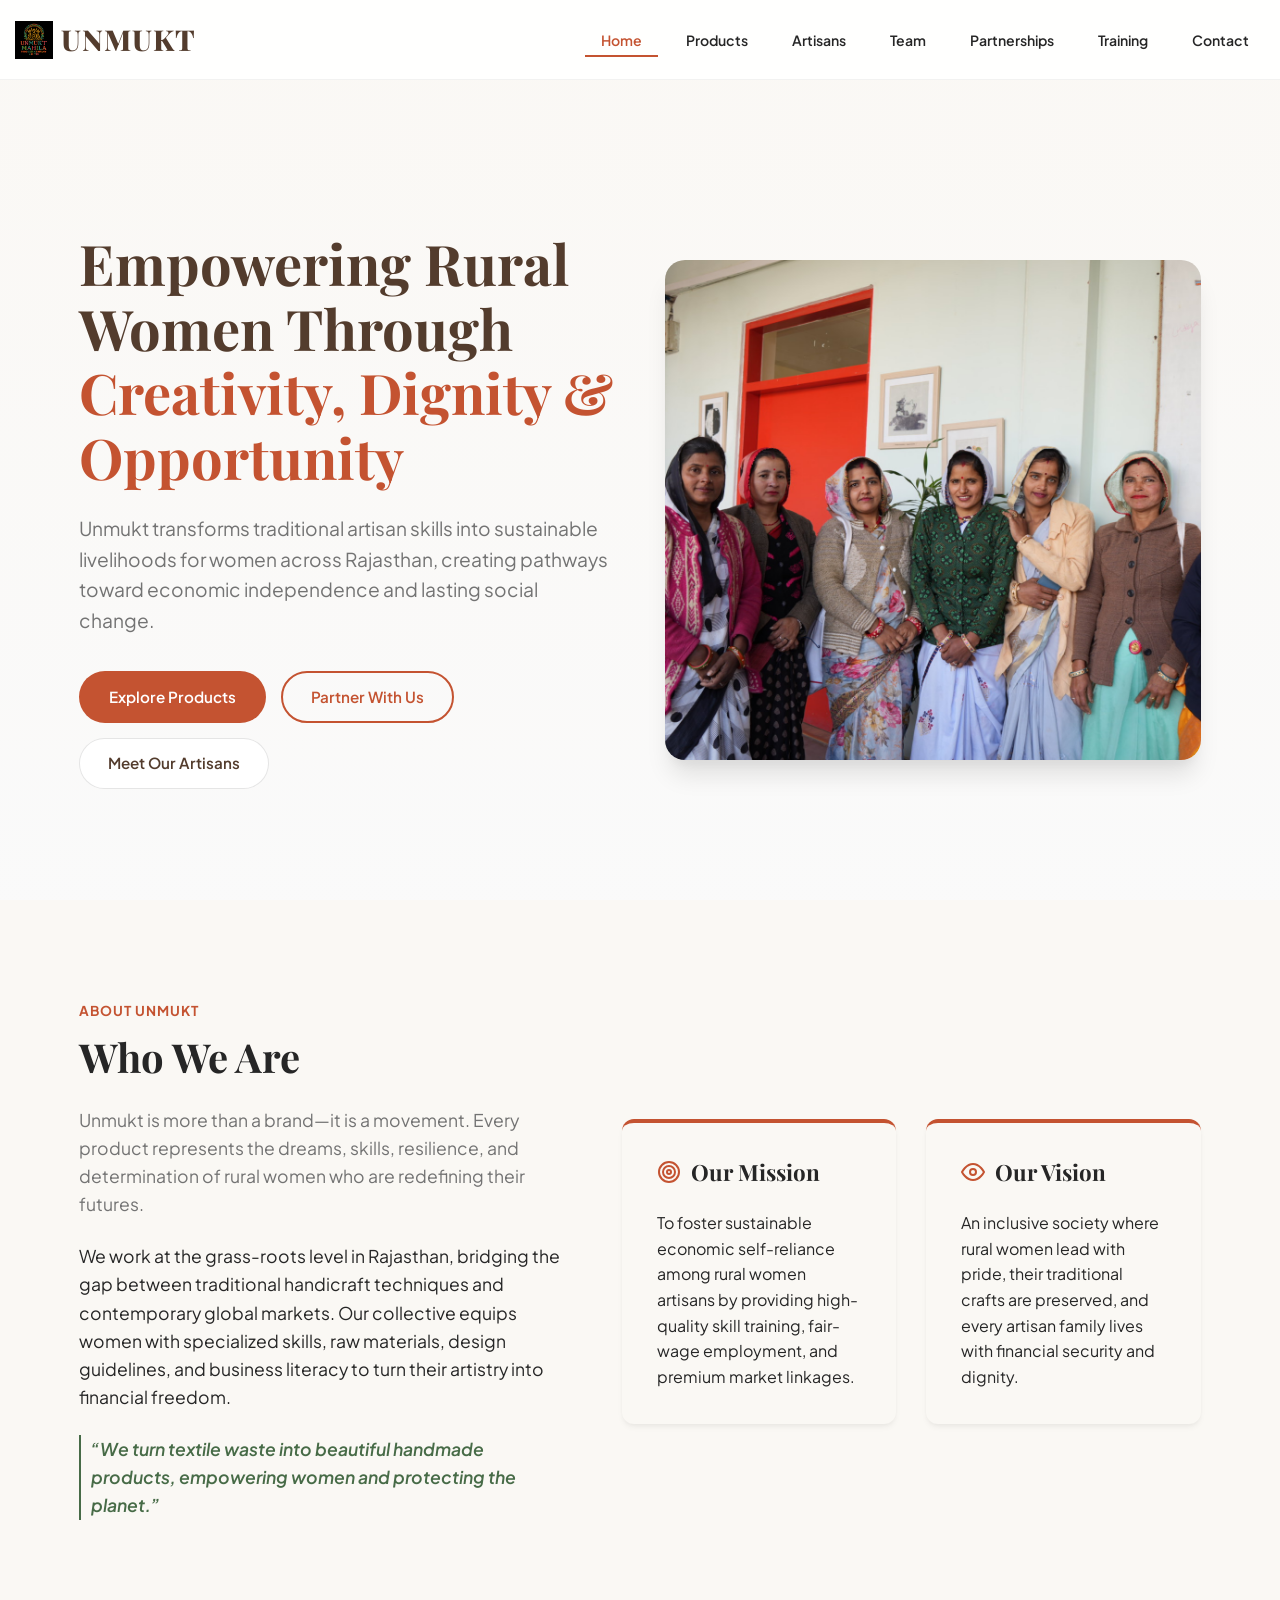
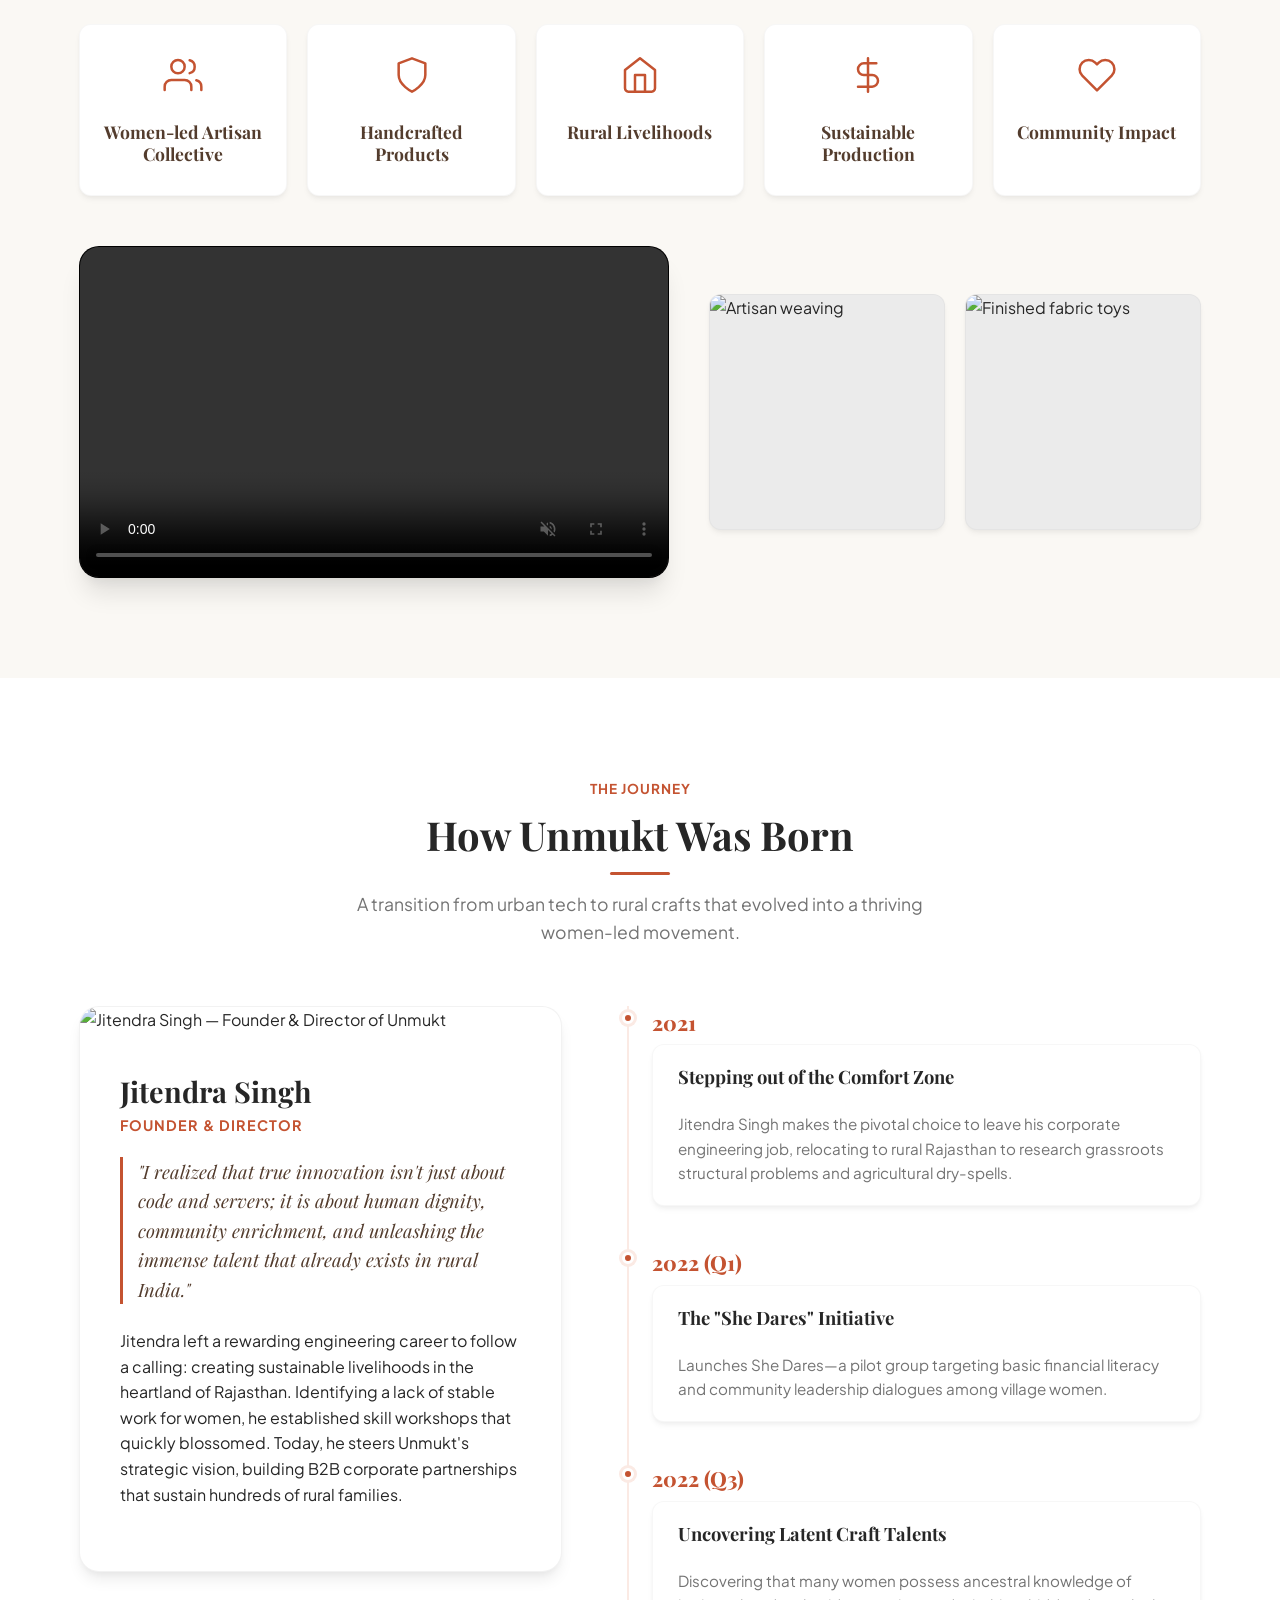
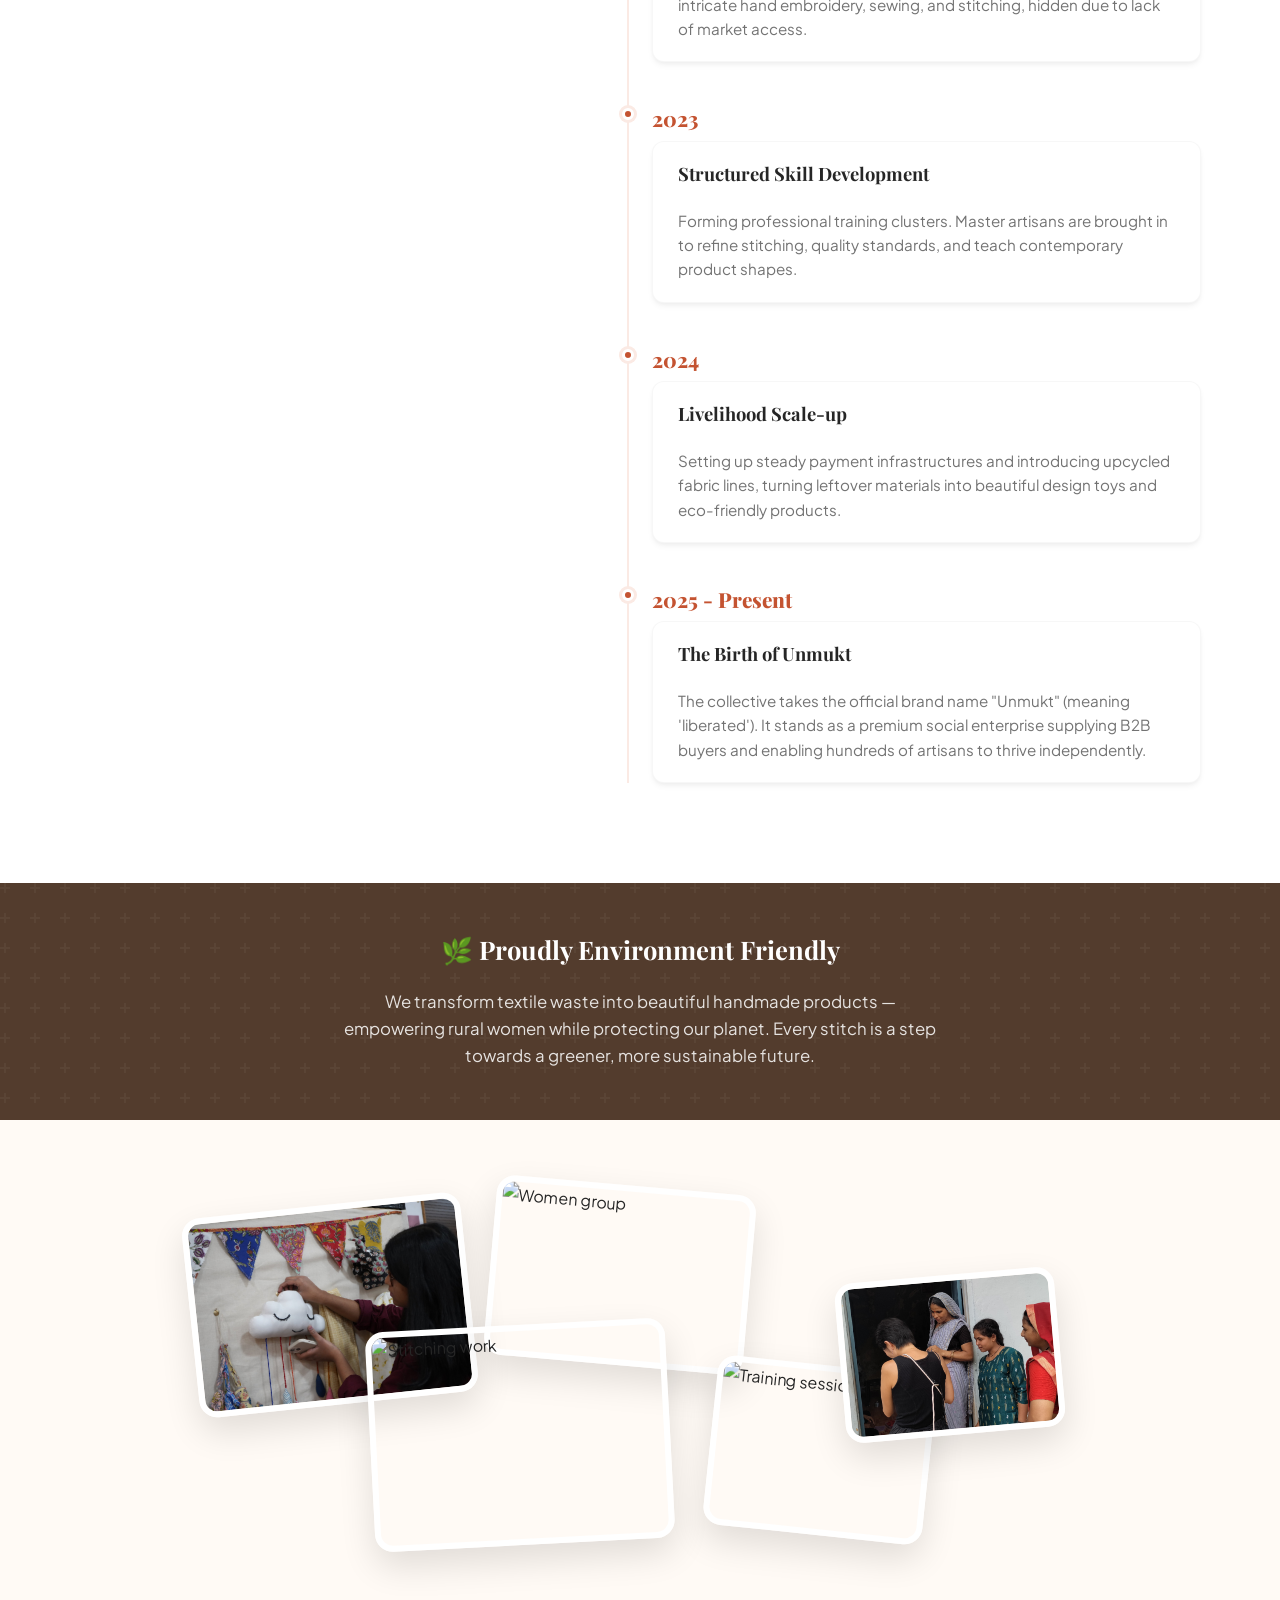
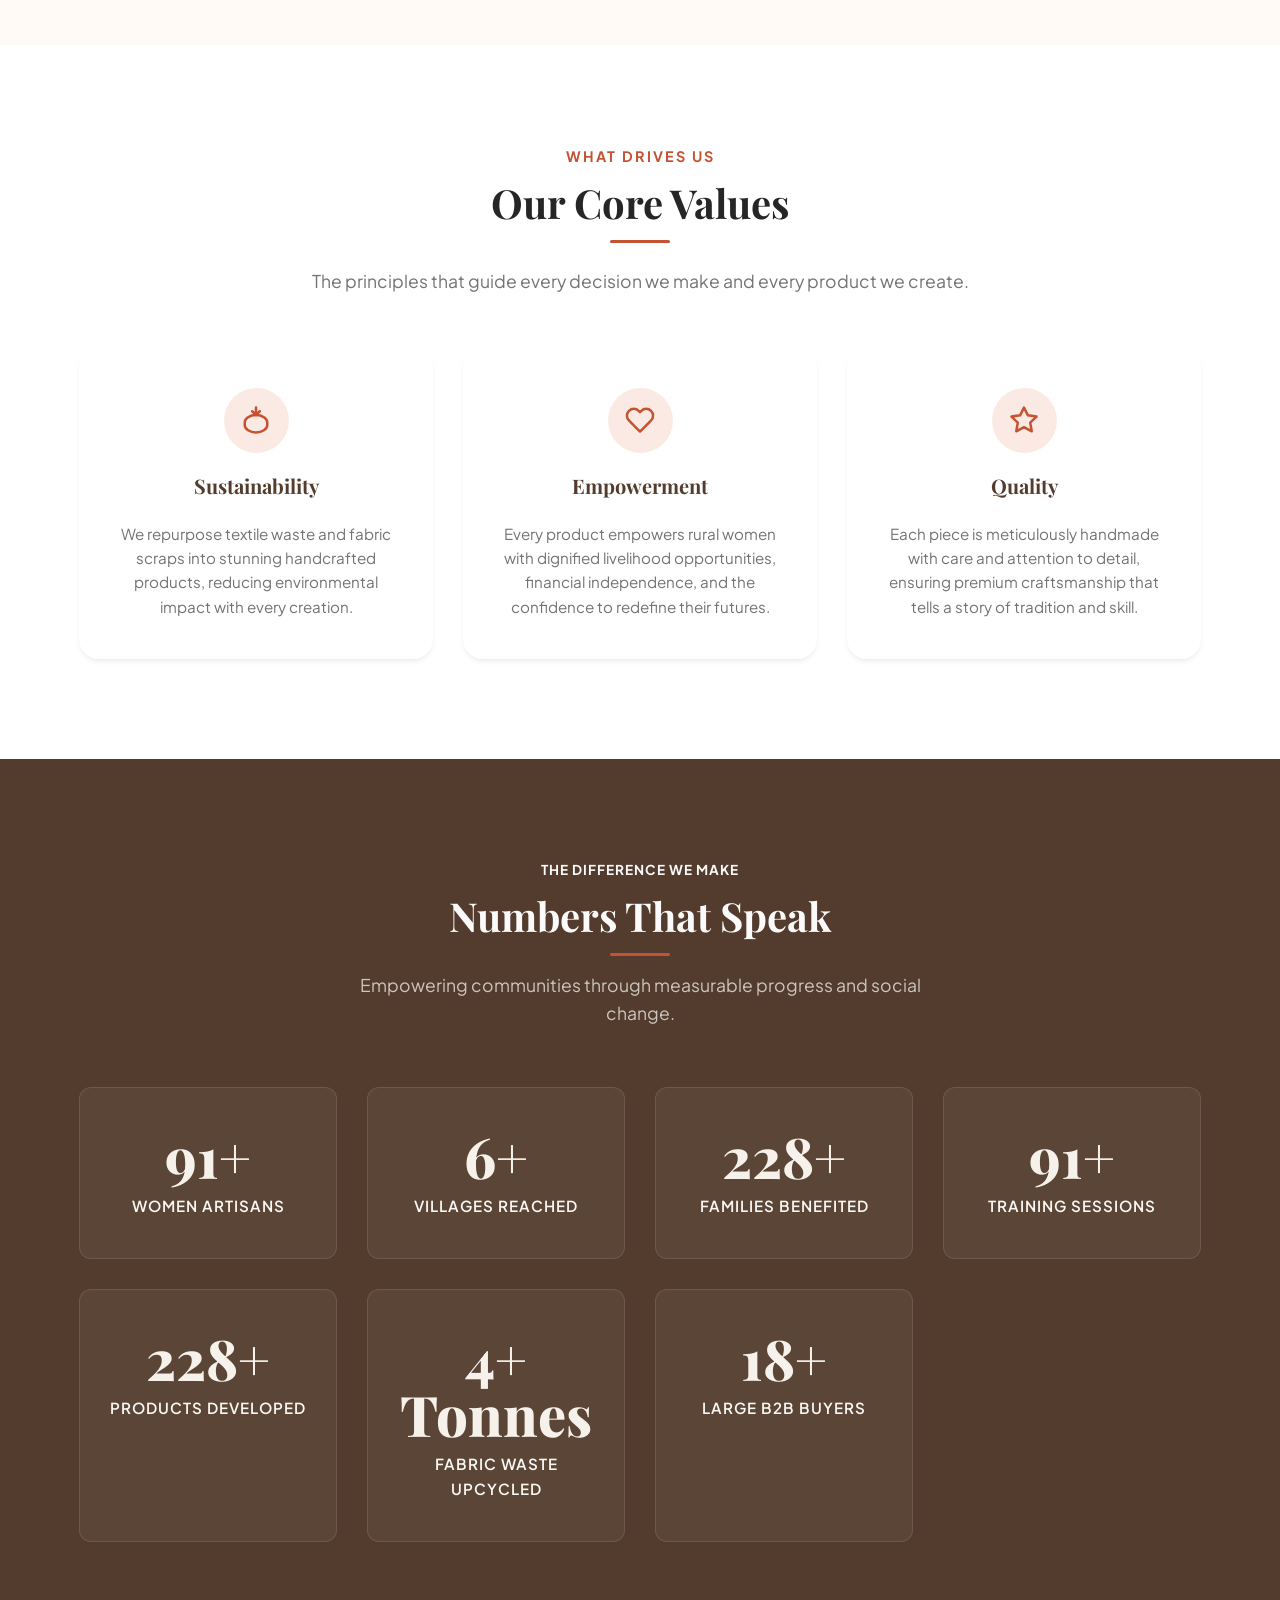
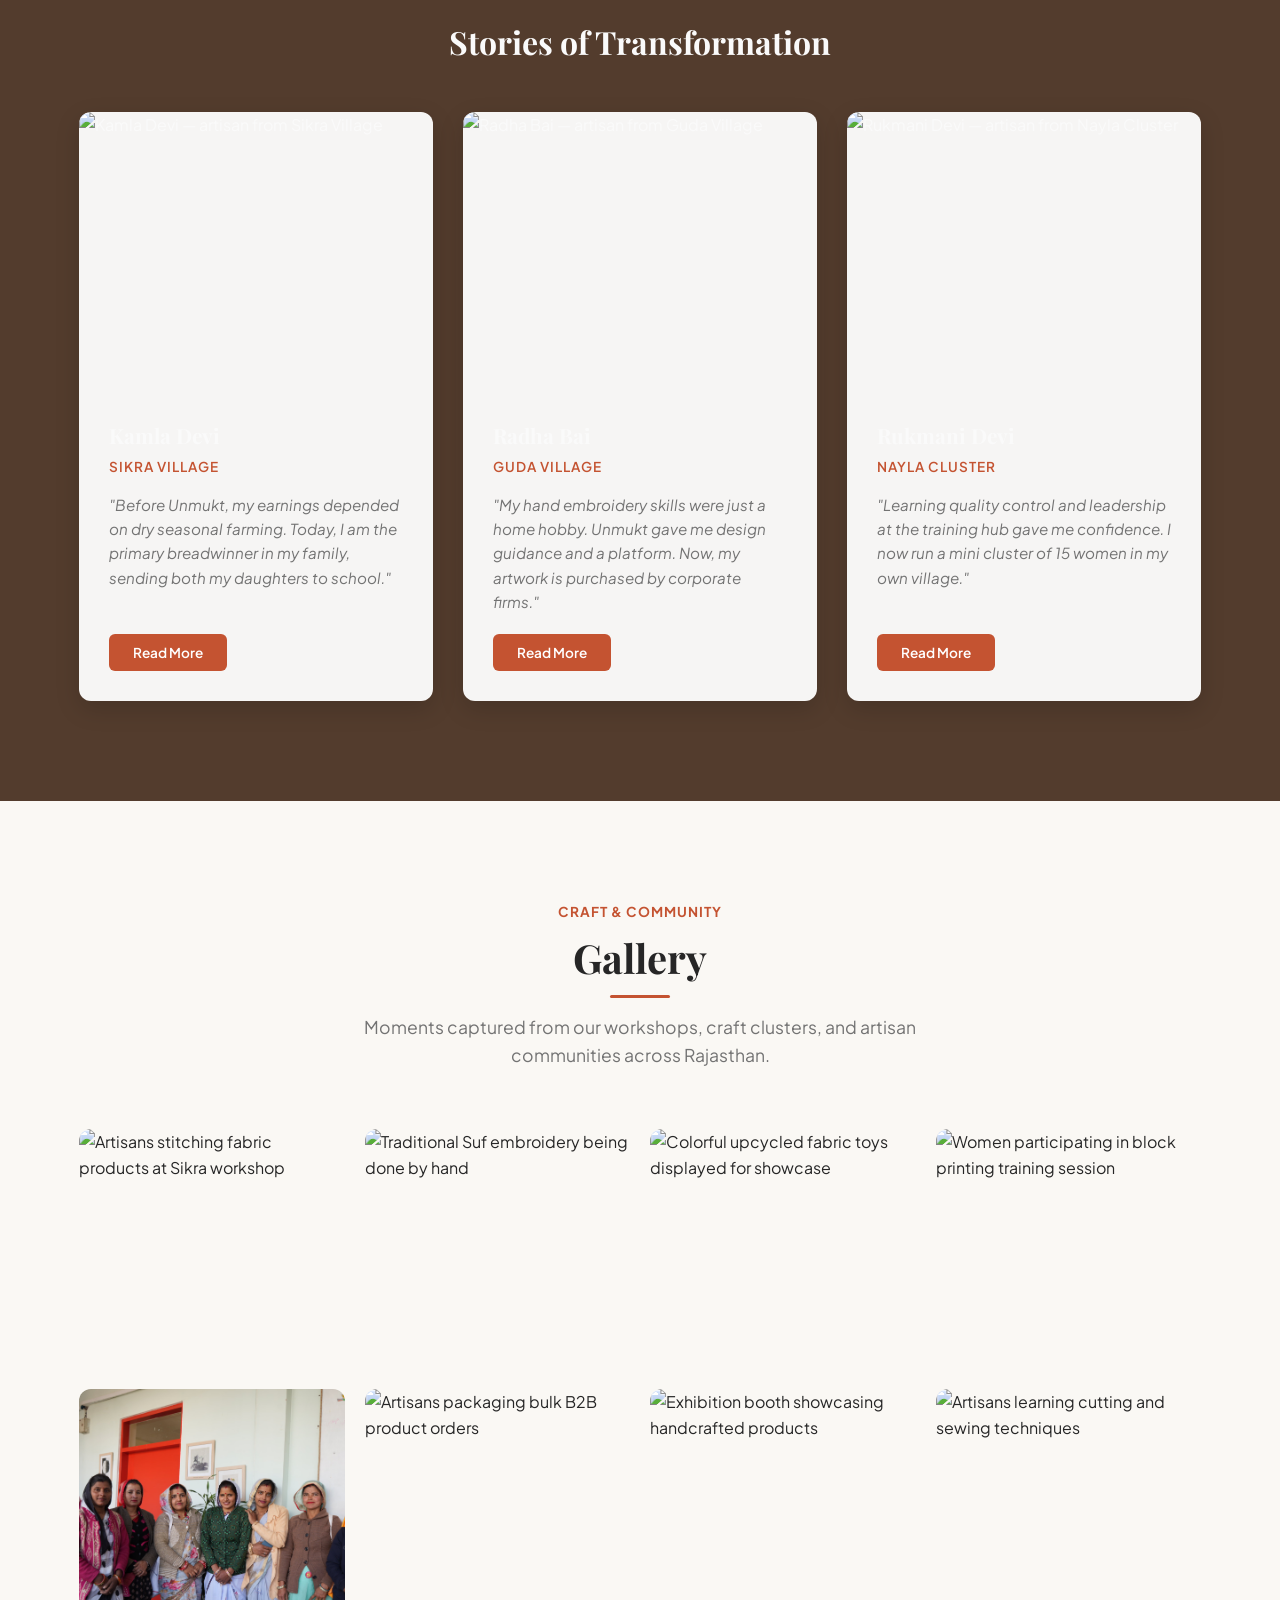
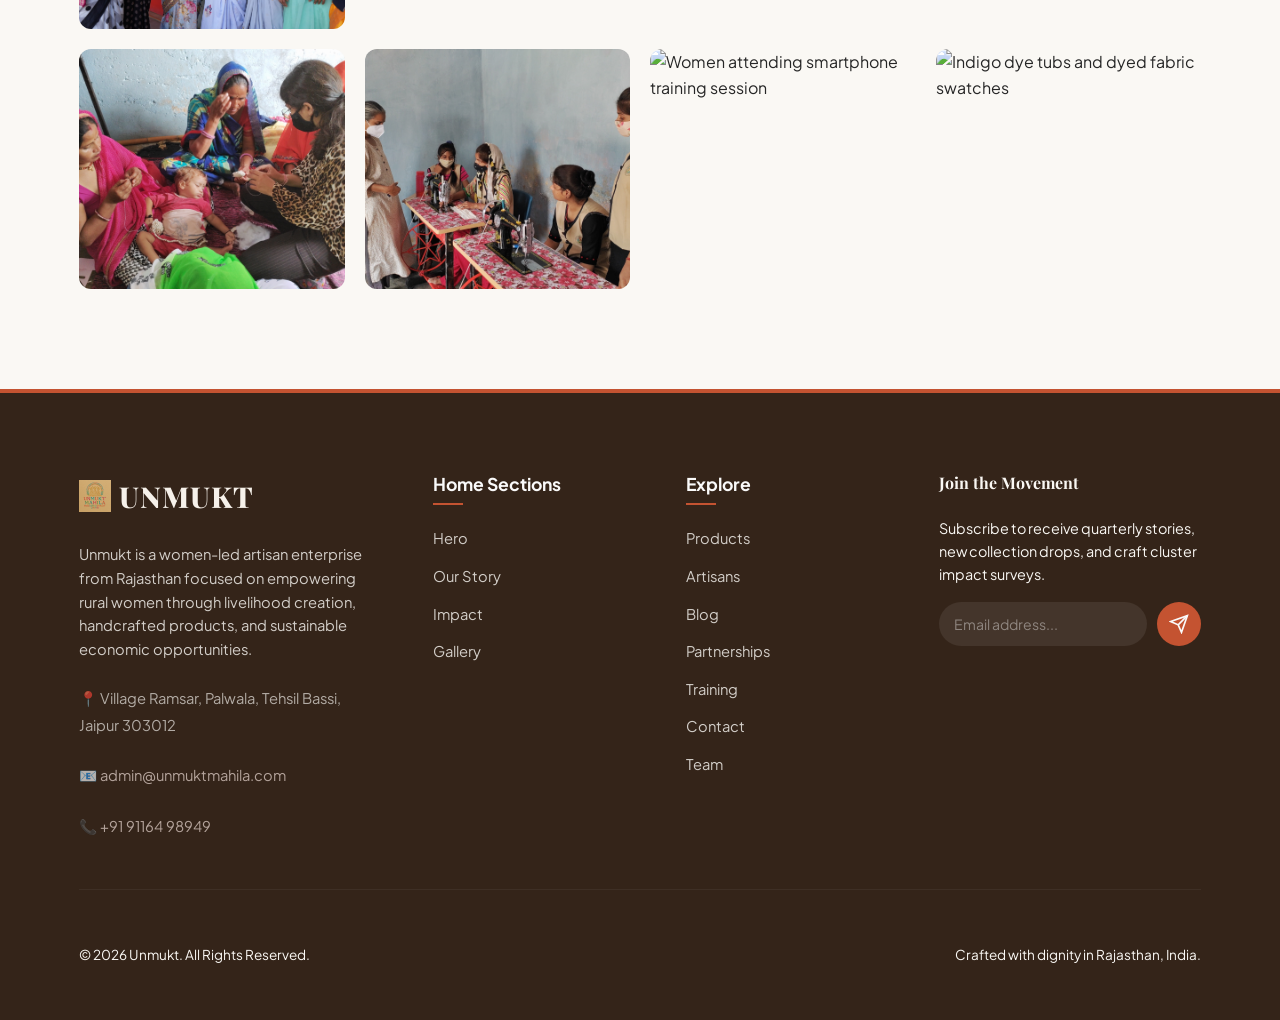
==== index.html @ b20cc85b "Add files via upload" ====
<!DOCTYPE html>
<html lang="en">
<head>
  <meta charset="UTF-8">
  <meta name="viewport" content="width=device-width, initial-scale=1.0">

  <!-- SEO Meta Tags -->
  <title>UNMUKT | Empowering Rural Women Artisans in Rajasthan</title>
  <meta name="description" content="Unmukt is a women-led artisan enterprise from Rajasthan empowering rural women through livelihood creation, skill development, and handcrafted sustainable products.">
  <meta name="keywords" content="Unmukt, artisan enterprise, Rajasthan, women empowerment, rural livelihoods, sustainable craft, upcycled fabric toys, corporate gifting, NGO Rajasthan">
  <meta name="author" content="Unmukt">

  <!-- Open Graph / Facebook -->
  <meta property="og:type" content="website">
  <meta property="og:url" content="https://unmukt-artisans.org/">
  <meta property="og:title" content="UNMUKT | Empowering Rural Women Artisans in Rajasthan">
  <meta property="og:description" content="Unmukt transforms traditional artisan skills into sustainable livelihoods for rural women. Discover handcrafted toys, home decor, and corporate gifts.">
  <meta property="og:image" content="images/hero/hero-main.jpg">

  <!-- Twitter -->
  <meta property="twitter:card" content="summary_large_image">
  <meta property="twitter:title" content="UNMUKT | Empowering Rural Women Artisans in Rajasthan">
  <meta property="twitter:description" content="Discover Unmukt - a movement unlocking pathways toward economic independence and lasting social change for rural women.">

  <!-- Stylesheet Link -->
  <link rel="stylesheet" href="style.css">
</head>
<body>

  <!-- STICKY NAVBAR -->
  <header class="navbar" id="navbar" role="banner">
    <div class="container nav-container">
      <a href="index.html" class="logo" aria-label="UNMUKT Home Page">
        <img src="assets/logo/Unmukt_Logo-removebg-preview.png" alt="UNMUKT Logo" style="height: 38px; width: auto; object-fit: contain;">
        UNMUKT
      </a>

      <button class="hamburger" id="hamburger-menu" aria-label="Toggle Navigation Menu" aria-expanded="false" aria-controls="nav-menu">
        <span></span>
        <span></span>
        <span></span>
      </button>

      <nav role="navigation">
        <ul class="nav-menu" id="nav-menu">
          <li><a href="index.html" class="nav-link active">Home</a></li>
          <li><a href="products.html" class="nav-link">Products</a></li>
          <li><a href="artisans.html" class="nav-link">Artisans</a></li>
          <li><a href="team.html" class="nav-link">Team</a></li>
          <!-- <li><a href="blog.html" class="nav-link">Blog</a></li> -->
          <li><a href="partnerships.html" class="nav-link">Partnerships</a></li>
          <li><a href="training.html" class="nav-link">Training</a></li>
           <li><a href="contact.html" class="nav-link">Contact</a></li>
        </ul>
      </nav>
    </div>
  </header>

  <!-- HERO SECTION -->
  <section id="home" class="hero" aria-label="Hero Introduction">
    <div class="container hero-grid">
      <div class="hero-content reveal">
        <h1>Empowering Rural Women Through <span>Creativity, Dignity &amp; Opportunity</span></h1>
        <p>Unmukt transforms traditional artisan skills into sustainable livelihoods for women across Rajasthan, creating pathways toward economic independence and lasting social change.</p>
        <div class="btn-group">
          <a href="products.html" class="btn btn-primary" aria-label="Explore Products catalog">Explore Products</a>
          <a href="partnerships.html" class="btn btn-secondary" aria-label="Partner With Us section">Partner With Us</a>
          <a href="artisans.html" class="btn btn-white" style="border: 1px solid rgba(0,0,0,0.1);" aria-label="Meet Our Artisans section">Meet Our Artisans</a>
        </div>
      </div>
      <div class="hero-image-container reveal" style="transition-delay: 0.15s;">
        <img src="./assets/Banner Images//DSC00562.JPG" alt="Rural women artisans of Rajasthan" class="hero-img" style="width: 100%; height: 500px; object-fit: cover; border-radius: var(--radius-lg); box-shadow: var(--shadow-lg);">
      </div>
    </div>
  </section>

  <!-- INTRODUCTION SECTION -->
  <section class="section bg-beige-light" id="intro" aria-label="Introduction, Mission &amp; Vision">
    <div class="container">
      <div class="intro-grid reveal">
        <div class="intro-text">
          <span style="font-weight: 700; color: var(--color-terracotta); text-transform: uppercase; letter-spacing: 1px; font-size: 0.85rem; display: block; margin-bottom: 10px;">About Unmukt</span>
          <h2>Who We Are</h2>
          <p class="lead">Unmukt is more than a brand—it is a movement. Every product represents the dreams, skills, resilience, and determination of rural women who are redefining their futures.</p>
          <p>We work at the grass-roots level in Rajasthan, bridging the gap between traditional handicraft techniques and contemporary global markets. Our collective equips women with specialized skills, raw materials, design guidelines, and business literacy to turn their artistry into financial freedom.</p>
          <p style="font-style: italic; color: var(--color-natural-green); font-weight: 600; border-left: 2px solid var(--color-natural-green); padding-left: 10px;">“We turn textile waste into beautiful handmade products, empowering women and protecting the planet.”</p>
        </div>
        <div class="mission-vision">
          <div class="mv-card">
            <h3>
              <svg viewBox="0 0 24 24" fill="none" stroke="currentColor" stroke-width="2" stroke-linecap="round" stroke-linejoin="round"><circle cx="12" cy="12" r="10"/><circle cx="12" cy="12" r="6"/><circle cx="12" cy="12" r="2"/></svg>
              Our Mission
            </h3>
            <p style="margin-bottom: 0;">To foster sustainable economic self-reliance among rural women artisans by providing high-quality skill training, fair-wage employment, and premium market linkages.</p>
          </div>
          <div class="mv-card">
            <h3>
              <svg viewBox="0 0 24 24" fill="none" stroke="currentColor" stroke-width="2" stroke-linecap="round" stroke-linejoin="round"><path d="M1 12s4-8 11-8 11 8 11 8-4 8-11 8-11-8-11-8z"/><circle cx="12" cy="12" r="3"/></svg>
              Our Vision
            </h3>
            <p style="margin-bottom: 0;">An inclusive society where rural women lead with pride, their traditional crafts are preserved, and every artisan family lives with financial security and dignity.</p>
          </div>
        </div>
      </div>

      <!-- Highlights cards -->
      <div class="highlights-grid reveal" style="transition-delay: 0.2s;">
        <div class="highlight-card">
          <svg viewBox="0 0 24 24" fill="none" stroke="currentColor" stroke-width="1.5" stroke-linecap="round" stroke-linejoin="round">
            <path d="M17 21v-2a4 4 0 0 0-4-4H5a4 4 0 0 0-4 4v2"/><circle cx="9" cy="7" r="4"/><path d="M23 21v-2a4 4 0 0 0-3-3.87"/><path d="M16 3.13a4 4 0 0 1 0 7.75"/>
          </svg>
          <h4>Women-led Artisan Collective</h4>
        </div>
        <div class="highlight-card">
          <svg viewBox="0 0 24 24" fill="none" stroke="currentColor" stroke-width="1.5" stroke-linecap="round" stroke-linejoin="round">
            <path d="M12 22s8-4 8-10V5l-8-3-8 3v7c0 6 8 10 8 10z"/>
          </svg>
          <h4>Handcrafted Products</h4>
        </div>
        <div class="highlight-card">
          <svg viewBox="0 0 24 24" fill="none" stroke="currentColor" stroke-width="1.5" stroke-linecap="round" stroke-linejoin="round">
            <path d="M3 9l9-7 9 7v11a2 2 0 0 1-2 2H5a2 2 0 0 1-2-2z"/><polyline points="9 22 9 12 15 12 15 22"/>
          </svg>
          <h4>Rural Livelihoods</h4>
        </div>
        <div class="highlight-card">
          <svg viewBox="0 0 24 24" fill="none" stroke="currentColor" stroke-width="1.5" stroke-linecap="round" stroke-linejoin="round">
            <path d="M12 2v20M17 5H9.5a3.5 3.5 0 0 0 0 7h5a3.5 3.5 0 0 1 0 7H6"/>
          </svg>
          <h4>Sustainable Production</h4>
        </div>
        <div class="highlight-card">
          <svg viewBox="0 0 24 24" fill="none" stroke="currentColor" stroke-width="1.5" stroke-linecap="round" stroke-linejoin="round">
            <path d="M20.84 4.61a5.5 5.5 0 0 0-7.78 0L12 5.67l-1.06-1.06a5.5 5.5 0 0 0-7.78 7.78l1.06 1.06L12 21.23l7.78-7.78 1.06-1.06a5.5 5.5 0 0 0 0-7.78z"/>
          </svg>
          <h4>Community Impact</h4>
        </div>
      </div>

      <!-- Intro Media Block (Video + Pictures) -->
      <div class="intro-media-block reveal" style="margin-top: 50px;">
        <div class="intro-video-container">
       <video
         autoplay
         muted
         loop
         playsinline
         controls
         class="intro-video-player"
       >
         <source src="./assets/Unmukt_Video.mp4" type="video/mp4" />
         Your browser does not support the video tag.
       </video>
        </div>
        <div class="intro-pictures-grid">
          <div class="intro-img-card">
            <img src="./assets/Plastic waste project//IMG-20231019-WA0035.jpg" alt="Artisan weaving">
          </div>
          <div class="intro-img-card">
            <img src="./assets//Plastic waste project/IMG_20230924_121026.jpg" alt="Finished fabric toys">
          </div>
        </div>
      </div>
    </div>
  </section>

  <!-- OUR STORY SECTION -->
  <section class="section bg-white" id="story" aria-label="Our Story &amp; Founders">
    <div class="container">
      <div class="section-header reveal" style="text-align:center; margin-bottom: 60px;">
        <span style="font-weight: 700; color: var(--color-terracotta); text-transform: uppercase; letter-spacing: 1px; font-size: 0.85rem; display: block; margin-bottom: 10px;">The Journey</span>
        <h2>How Unmukt Was Born</h2>
        <p style="max-width: 600px; margin: 0 auto; color: var(--color-text-muted);">A transition from urban tech to rural crafts that evolved into a thriving women-led movement.</p>
      </div>
      <div class="story-layout">
        <!-- Founder Column -->
        <div class="founder-card reveal">
          <img src="images/story/founder-jitendra.jpg"
               alt="Jitendra Singh — Founder &amp; Director of Unmukt"
               class="section-img">
          <div class="founder-info">
            <h3>Jitendra Singh</h3>
            <div class="role">Founder &amp; Director</div>
            <div class="founder-quote">"I realized that true innovation isn't just about code and servers; it is about human dignity, community enrichment, and unleashing the immense talent that already exists in rural India."</div>
            <p>Jitendra left a rewarding engineering career to follow a calling: creating sustainable livelihoods in the heartland of Rajasthan. Identifying a lack of stable work for women, he established skill workshops that quickly blossomed. Today, he steers Unmukt's strategic vision, building B2B corporate partnerships that sustain hundreds of rural families.</p>
          </div>
        </div>

        <!-- Timeline Column -->
        <div class="timeline reveal" style="transition-delay: 0.25s;">
          <div class="timeline-item">
            <div class="timeline-dot"></div>
            <div class="timeline-year">2021</div>
            <div class="timeline-content">
              <h4>Stepping out of the Comfort Zone</h4>
              <p>Jitendra Singh makes the pivotal choice to leave his corporate engineering job, relocating to rural Rajasthan to research grassroots structural problems and agricultural dry-spells.</p>
            </div>
          </div>
          <div class="timeline-item">
            <div class="timeline-dot"></div>
            <div class="timeline-year">2022 (Q1)</div>
            <div class="timeline-content">
              <h4>The "She Dares" Initiative</h4>
              <p>Launches She Dares—a pilot group targeting basic financial literacy and community leadership dialogues among village women.</p>
            </div>
          </div>
          <div class="timeline-item">
            <div class="timeline-dot"></div>
            <div class="timeline-year">2022 (Q3)</div>
            <div class="timeline-content">
              <h4>Uncovering Latent Craft Talents</h4>
              <p>Discovering that many women possess ancestral knowledge of intricate hand embroidery, sewing, and stitching, hidden due to lack of market access.</p>
            </div>
          </div>
          <div class="timeline-item">
            <div class="timeline-dot"></div>
            <div class="timeline-year">2023</div>
            <div class="timeline-content">
              <h4>Structured Skill Development</h4>
              <p>Forming professional training clusters. Master artisans are brought in to refine stitching, quality standards, and teach contemporary product shapes.</p>
            </div>
          </div>
          <div class="timeline-item">
            <div class="timeline-dot"></div>
            <div class="timeline-year">2024</div>
            <div class="timeline-content">
              <h4>Livelihood Scale-up</h4>
              <p>Setting up steady payment infrastructures and introducing upcycled fabric lines, turning leftover materials into beautiful design toys and eco-friendly products.</p>
            </div>
          </div>
          <div class="timeline-item">
            <div class="timeline-dot"></div>
            <div class="timeline-year">2025 - Present</div>
            <div class="timeline-content">
              <h4>The Birth of Unmukt</h4>
              <p>The collective takes the official brand name "Unmukt" (meaning 'liberated'). It stands as a premium social enterprise supplying B2B buyers and enabling hundreds of artisans to thrive independently.</p>
            </div>
          </div>
        </div>
      </div>
    </div>
  </section>


   <!-- ECO-FRIENDLY BANNER -->
  <section class="eco-banner" aria-label="Environment Friendly Message">
    <div class="container">
      <div class="eco-banner-content">
        <!-- <div class="eco-banner-icon">
          <svg viewBox="0 0 24 24" fill="none" stroke="currentColor" stroke-width="2" stroke-linecap="round" stroke-linejoin="round">
            <path d="M12 22c-4.97 0-9-2.69-9-6v-2c0-3.31 4.03-6 9-6s9 2.69 9 6v2c0 3.31-4.03 6-9 6z"/>
            <path d="M12 2C8.13 2 5 5.13 5 9c0 1.74.56 3.35 1.5 4.66"/>
            <path d="M12 2a7 7 0 0 1 5.5 11.66"/>
            <line x1="12" y1="2" x2="12" y2="8"/>
            <polyline points="9 5 12 8 15 5"/>
          </svg>
        </div> -->
        <div class="eco-banner-text">
          <h3>🌿 Proudly Environment Friendly</h3>
          <p>We transform textile waste into beautiful handmade products — empowering rural women while protecting our planet. Every stitch is a step towards a greener, more sustainable future.</p>
        </div>
      </div>
    </div>
  </section>



<!-- COLLAGE GALLERY -->
<section class="mini-collage-section">
  <div class="container">
    <div class="mini-collage">

      <img src="./assets/Banner Images/DSC00526.JPG" alt="Women artisans" class="collage-img img-1">

      <img src="./assets/Impact images/Women group in action.jpg" alt="Women group" class="collage-img img-2">

      <img src="./assets/Unmukt group images/Copy of _V1A0176.jpg" alt="Stitching work" class="collage-img img-3">

      <img src="./assets/Impact images/fun activity sessions.JPG" alt="Training session" class="collage-img img-4">

      <img src="./assets/Foreign visits and exposures/IMG_20230815_130330.jpg" alt="Exposure visit" class="collage-img img-5">

    </div>
  </div>
</section>


  <!-- VALUES SECTION -->
  <section class="section bg-white" id="our-values" aria-label="Our Values">
    <div class="container">
      <div class="section-header reveal">
        <span class="sub">What Drives Us</span>
        <h2>Our Core Values</h2>
        <p>The principles that guide every decision we make and every product we create.</p>
      </div>
      <div class="values-grid reveal">
        <div class="value-card">
          <div class="value-card-icon">
            <svg viewBox="0 0 24 24" fill="none" stroke="currentColor" stroke-width="2" stroke-linecap="round" stroke-linejoin="round">
              <path d="M12 22c-4.97 0-9-2.69-9-6v-2c0-3.31 4.03-6 9-6s9 2.69 9 6v2c0 3.31-4.03 6-9 6z"/>
              <line x1="12" y1="2" x2="12" y2="8"/>
              <polyline points="9 5 12 8 15 5"/>
            </svg>
          </div>
          <h3>Sustainability</h3>
          <p>We repurpose textile waste and fabric scraps into stunning handcrafted products, reducing environmental impact with every creation.</p>
        </div>
        <div class="value-card">
          <div class="value-card-icon">
            <svg viewBox="0 0 24 24" fill="none" stroke="currentColor" stroke-width="2" stroke-linecap="round" stroke-linejoin="round">
              <path d="M20.84 4.61a5.5 5.5 0 0 0-7.78 0L12 5.67l-1.06-1.06a5.5 5.5 0 0 0-7.78 7.78l1.06 1.06L12 21.23l7.78-7.78 1.06-1.06a5.5 5.5 0 0 0 0-7.78z"/>
            </svg>
          </div>
          <h3>Empowerment</h3>
          <p>Every product empowers rural women with dignified livelihood opportunities, financial independence, and the confidence to redefine their futures.</p>
        </div>
        <div class="value-card">
          <div class="value-card-icon">
            <svg viewBox="0 0 24 24" fill="none" stroke="currentColor" stroke-width="2" stroke-linecap="round" stroke-linejoin="round">
              <polygon points="12 2 15.09 8.26 22 9.27 17 14.14 18.18 21.02 12 17.77 5.82 21.02 7 14.14 2 9.27 8.91 8.26 12 2"/>
            </svg>
          </div>
          <h3>Quality</h3>
          <p>Each piece is meticulously handmade with care and attention to detail, ensuring premium craftsmanship that tells a story of tradition and skill.</p>
        </div>
      </div>
    </div>
  </section>





<!-- IMPACT SECTION -->
<section class="section bg-brown" id="impact" aria-label="Our Real-World Impact">
  <div class="container">
    <div class="section-header reveal" style="text-align:center; margin-bottom: 60px;">
      <span style="font-weight: 700; color: var(--color-gold); text-transform: uppercase; letter-spacing: 1px; font-size: 0.85rem; display: block; margin-bottom: 10px;">The Difference We Make</span>
      <h2 style="color: var(--color-white);">Numbers That Speak</h2>
      <p style="max-width: 600px; margin: 0 auto; color: rgba(255,255,255,0.7);">Empowering communities through measurable progress and social change.</p>
    </div>

    <!-- Counters Grid -->
    <div class="impact-counters reveal">
      <div class="counter-card">
        <div class="counter-number" data-target="100" data-suffix="+">0</div>
        <div class="counter-label">Women Artisans</div>
      </div>
      <div class="counter-card">
        <div class="counter-number" data-target="7">0</div>
        <div class="counter-label">Villages Reached</div>
      </div>
      <div class="counter-card">
        <div class="counter-number" data-target="250" data-suffix="+">0</div>
        <div class="counter-label">Families Benefited</div>
      </div>
      <div class="counter-card">
        <div class="counter-number" data-target="100" data-suffix="+">0</div>
        <div class="counter-label">Training Sessions</div>
      </div>
      <div class="counter-card">
        <div class="counter-number" data-target="250" data-suffix="+">0</div>
        <div class="counter-label">Products Developed</div>
      </div>
      <div class="counter-card">
        <div class="counter-number" data-target="5" data-suffix="+ Tonnes">0</div>
        <div class="counter-label">Fabric Waste Upcycled</div>
      </div>
      <div class="counter-card">
        <div class="counter-number" data-target="20">0</div>
        <div class="counter-label">Large B2B Buyers</div>
      </div>
    </div>

    <!-- Transformation Stories -->
    <div class="transformation-stories reveal" style="margin-top: 80px;">
      <h3 class="text-center" style="color: var(--color-white); font-size: 2rem; margin-bottom: 50px; font-family: var(--font-heading);">Stories of Transformation</h3>
      <div class="stories-grid" style="display: grid; grid-template-columns: repeat(auto-fit, minmax(300px, 1fr)); gap: 30px; grid-auto-rows: 1fr;">

        <!-- Story 1 -->
        <article class="story-card" style="display: flex; flex-direction: column; background: rgba(255, 255, 255, 0.95); border-radius: 12px; overflow: hidden; box-shadow: 0 8px 24px rgba(0, 0, 0, 0.15); transition: transform 0.3s ease, box-shadow 0.3s ease;">
          <img src="images/impact/kamla-devi.jpg"
               alt="Kamla Devi — artisan from Sikra Village"
               style="width: 100%; height: 280px; object-fit: cover; display: block;">
          <div class="story-body" style="padding: 30px; display: flex; flex-direction: column; justify-content: space-between; flex-grow: 1;">
            <div>
              <h3 style="margin: 0 0 8px 0; font-size: 1.3rem; color: var(--color-brown);">Kamla Devi</h3>
              <span class="story-village" style="display: block; font-size: 0.85rem; color: var(--color-terracotta); font-weight: 600; margin-bottom: 15px;">Sikra Village</span>
              <p style="margin: 0; line-height: 1.6; color: var(--color-text-muted); font-style: italic;">"Before Unmukt, my earnings depended on dry seasonal farming. Today, I am the primary breadwinner in my family, sending both my daughters to school."</p>
            </div>
            <button class="btn btn-secondary btn-read-story" data-artisan="kamla" style="align-self: flex-start; padding: 10px 24px; font-size: 0.85rem; margin-top: 20px; border: none; background: var(--color-terracotta); color: white; border-radius: 6px; cursor: pointer; transition: background 0.3s ease;" aria-label="Read Kamla Devi's full transformation story">Read More</button>
            </div>
        </article>

        <!-- Story 2 -->
        <article class="story-card" style="display: flex; flex-direction: column; background: rgba(255, 255, 255, 0.95); border-radius: 12px; overflow: hidden; box-shadow: 0 8px 24px rgba(0, 0, 0, 0.15); transition: transform 0.3s ease, box-shadow 0.3s ease;">
          <img src="images/impact/radha-bai.jpg"
               alt="Radha Bai — artisan from Guda Village"
               style="width: 100%; height: 280px; object-fit: cover; display: block;">
          <div class="story-body" style="padding: 30px; display: flex; flex-direction: column; justify-content: space-between; flex-grow: 1;">
            <div>
              <h3 style="margin: 0 0 8px 0; font-size: 1.3rem; color: var(--color-brown);">Radha Bai</h3>
              <span class="story-village" style="display: block; font-size: 0.85rem; color: var(--color-terracotta); font-weight: 600; margin-bottom: 15px;">Guda Village</span>
              <p style="margin: 0; line-height: 1.6; color: var(--color-text-muted); font-style: italic;">"My hand embroidery skills were just a home hobby. Unmukt gave me design guidance and a platform. Now, my artwork is purchased by corporate firms."</p>
            </div>
            <button class="btn btn-secondary btn-read-story" data-artisan="radha" style="align-self: flex-start; padding: 10px 24px; font-size: 0.85rem; margin-top: 20px; border: none; background: var(--color-terracotta); color: white; border-radius: 6px; cursor: pointer; transition: background 0.3s ease;" aria-label="Read Radha Bai's full transformation story">Read More</button>
            </div>
        </article>

        <!-- Story 3 -->
        <article class="story-card" style="display: flex; flex-direction: column; background: rgba(255, 255, 255, 0.95); border-radius: 12px; overflow: hidden; box-shadow: 0 8px 24px rgba(0, 0, 0, 0.15); transition: transform 0.3s ease, box-shadow 0.3s ease;">
          <img src="images/impact/rukmani-devi.jpg"
               alt="Rukmani Devi — artisan from Nayla Cluster"
               style="width: 100%; height: 280px; object-fit: cover; display: block;">
          <div class="story-body" style="padding: 30px; display: flex; flex-direction: column; justify-content: space-between; flex-grow: 1;">
            <div>
              <h3 style="margin: 0 0 8px 0; font-size: 1.3rem; color: var(--color-brown);">Rukmani Devi</h3>
              <span class="story-village" style="display: block; font-size: 0.85rem; color: var(--color-terracotta); font-weight: 600; margin-bottom: 15px;">Nayla Cluster</span>
              <p style="margin: 0; line-height: 1.6; color: var(--color-text-muted); font-style: italic;">"Learning quality control and leadership at the training hub gave me confidence. I now run a mini cluster of 15 women in my own village."</p>
            </div>
            <button class="btn btn-secondary btn-read-story" data-artisan="rukmani" style="align-self: flex-start; padding: 10px 24px; font-size: 0.85rem; margin-top: 20px; border: none; background: var(--color-terracotta); color: white; border-radius: 6px; cursor: pointer; transition: background 0.3s ease;" aria-label="Read Rukmani Devi's full transformation story">Read More</button>
            </div>
        </article>

      </div>
    </div>
  </div>
</section>

  <!-- GALLERY SECTION -->
  <section class="section bg-beige-light" id="gallery" aria-label="Photo Gallery">
    <div class="container">
      <div class="section-header reveal" style="text-align:center; margin-bottom: 60px;">
        <span style="font-weight: 700; color: var(--color-terracotta); text-transform: uppercase; letter-spacing: 1px; font-size: 0.85rem; display: block; margin-bottom: 10px;">Craft &amp; Community</span>
        <h2>Gallery</h2>
        <p style="max-width: 600px; margin: 0 auto; color: var(--color-text-muted);">Moments captured from our workshops, craft clusters, and artisan communities across Rajasthan.</p>
      </div>
      <div class="gallery-grid reveal">

        <!-- Gallery 1 (Tall) -->
        <div class="gallery-item">
          <img src="./assets/Unmukt group images/Copy of _MG_0394.JPG" alt="Artisans stitching fabric products at Sikra workshop">
          <div class="gallery-overlay"><span>Sikra Craft Cluster</span></div>
        </div>

        <!-- Gallery 2 -->
        <div class="gallery-item">
          <img src="./assets//Unmukt Board Meeting/DSC00973 copy.jpg" alt="Traditional Suf embroidery being done by hand">
          <div class="gallery-overlay"><span>Suf Embroidery</span></div>
        </div>

        <!-- Gallery 3 -->
        <div class="gallery-item">
          <img src="./assets//Foreign visits and exposures//IMG_20231005_144045.jpg" alt="Colorful upcycled fabric toys displayed for showcase">
          <div class="gallery-overlay"><span>Upcycled Toys</span></div>
        </div>

        <!-- Gallery 4 (Wide) -->
        <div class="gallery-item">
          <img src="./assets//Impact images//children at she dares center.JPG" alt="Women participating in block printing training session">
          <div class="gallery-overlay"><span>Block Printing Workshop</span></div>
        </div>

        <!-- Gallery 5 -->
        <div class="gallery-item">
          <img src="./assets/Banner Images/DSC00562.JPG" alt="Women gathered at Nayla artisan community hub">
          <div class="gallery-overlay"><span>Nayla Artisan Hub</span></div>
        </div>

        <!-- Gallery 6 (Tall) -->
        <div class="gallery-item">
          <img src="./assets/Unmukt group images/Copy of _MG_0394.JPG" alt="Artisans packaging bulk B2B product orders">
          <div class="gallery-overlay"><span>B2B Dispatch</span></div>
        </div>

        <!-- Gallery 7 (Wide & Tall - 2x2) -->
        <div class="gallery-item">
          <img src="./assets/Unmukt Board Meeting/DSC00914.JPG" alt="Exhibition booth showcasing handcrafted products">
          <div class="gallery-overlay"><span>Exhibition Showcase</span></div>
        </div>

        <!-- Gallery 8 -->
        <div class="gallery-item">
          <img src="./assets/Unmukt group images/Copy of _MG_0394.JPG" alt="Artisans learning cutting and sewing techniques">
          <div class="gallery-overlay"><span>Craft Training</span></div>
        </div>

        <!-- Gallery 9 -->
        <div class="gallery-item">
          <img src="./assets/Unmukt group images/Copy of Craft making.jpg" alt="Close-up of needlework and stitching">
          <div class="gallery-overlay"><span>Stitching Detail</span></div>
        </div>

        <!-- Gallery 10 (Wide) -->
        <div class="gallery-item">
          <img src="./assets/Unmukt group images/Copy of Stitching 1.jpg" alt="Artisan group celebrating a successful project">
          <div class="gallery-overlay"><span>Community Celebration</span></div>
        </div>

        <!-- Gallery 11 (Tall) -->
        <div class="gallery-item">
          <img src="./assets/Plastic waste project/IMG_20230924_113227.jpg" alt="Women attending smartphone training session">
          <div class="gallery-overlay"><span>Digital Hub Session</span></div>
        </div>

        <!-- Gallery 12 -->
        <div class="gallery-item">
          <img src="./assets/Impact images/Girls addressing to men.jpg" alt="Indigo dye tubs and dyed fabric swatches">
          <div class="gallery-overlay"><span>Indigo Dyeing</span></div>
        </div>

      </div>
    </div>
  </section>

  <!-- Lightbox Modal -->
  <div class="lightbox" id="lightbox" role="dialog" aria-modal="true" aria-label="Expanded media view">
    <button class="lightbox-close" id="lightboxClose" aria-label="Close lightbox">&times;</button>
    <div class="lightbox-content">
      <div class="lightbox-image" id="lightboxImage"></div>
      <p class="lightbox-caption" id="lightboxCaption"></p>
    </div>
  </div>


  <!-- Toast alert placement -->
  <div class="toast-container" id="toastContainer" aria-live="polite"></div>

  <!-- FOOTER -->
  <footer class="footer" role="contentinfo">
    <div class="container">
      <div class="footer-grid">
        <div class="footer-brand">
         <a href="index.html" class="logo">
            <img src="assets/logo/Unmukt Logo.png" alt="UNMUKT Logo" style="height: 32px; width: auto; object-fit: contain;">
            UNMUKT
          </a>
          <p>Unmukt is a women-led artisan enterprise from Rajasthan focused on empowering rural women through livelihood creation, handcrafted products, and sustainable economic opportunities.</p>
          <div style="margin-top: 15px; font-size: 0.9rem; line-height: 1.8; opacity: 0.8;">
            <p style="margin-bottom: 5px;">📍 Village Ramsar, Palwala, Tehsil Bassi, Jaipur 303012</p>
            <p style="margin-bottom: 5px;">📧 <a href="mailto:admin@unmuktmahila.com" style="color: var(--color-terracotta-light);">admin@unmuktmahila.com</a></p>
            <p style="margin-bottom: 0;">📞 <a href="tel:+919116498949" style="color: var(--color-terracotta-light);">+91 91164 98949</a></p>
          </div>
        </div>
        <div class="footer-links">
          <h4>Home Sections</h4>
          <ul>
            <li><a href="#home">Hero</a></li>
            <li><a href="#story">Our Story</a></li>
            <li><a href="#impact">Impact</a></li>
            <li><a href="#gallery">Gallery</a></li>
          </ul>
        </div>
        <div class="footer-links">
          <h4>Explore</h4>
          <ul>
            <li><a href="products.html">Products</a></li>
            <li><a href="artisans.html">Artisans</a></li>
            <li><a href="blog.html">Blog</a></li>
            <li><a href="partnerships.html">Partnerships</a></li>
            <li><a href="training.html">Training</a></li>
            <li><a href="contact.html">Contact</a></li>
            <li><a href="team.html">Team</a></li>
          </ul>
        </div>
        <div class="footer-newsletter">
          <h4>Join the Movement</h4>
          <p>Subscribe to receive quarterly stories, new collection drops, and craft cluster impact surveys.</p>
          <form class="footer-form" id="newsletterForm" onsubmit="event.preventDefault(); alert('Newsletter subscribed successfully!'); this.reset();">
            <input type="email" placeholder="Email address..." aria-label="Newsletter email address" required>
            <button type="submit" aria-label="Subscribe to newsletter">
              <svg viewBox="0 0 24 24" fill="none" stroke="currentColor" stroke-width="2"><line x1="22" y1="2" x2="11" y2="13"/><polygon points="22 2 15 22 11 13 2 9 22 2"/></svg>
            </button>
          </form>
        </div>
      </div>
      <div class="footer-bottom">
        <p>&copy; 2026 Unmukt. All Rights Reserved.</p>
        <p>Crafted with dignity in Rajasthan, India.</p>
      </div>
    </div>
  </footer>

  <!-- JavaScript file Link -->
  <script src="script.js"></script>
</body>
</html>
---- style.css ----
/* 
  UNMUKT Style System
  Colors: Terracotta, Earth Brown, Sand Beige, Natural Green, Charcoal Grey, Warm Cream
  Typography: Playfair Display (Serif) & Plus Jakarta Sans (Sans-Serif)
*/

@import url('https://fonts.googleapis.com/css2?family=Playfair+Display:ital,wght@0,400..900;1,400..900&family=Plus+Jakarta+Sans:ital,wght@0,200..800;1,200..800&display=swap');

:root {
  /* Colors */
  --color-terracotta: hsl(14, 60%, 48%);
  --color-terracotta-dark: hsl(14, 60%, 38%);
  --color-terracotta-light: hsl(14, 75%, 94%);
  --color-earth-brown: hsl(24, 30%, 25%);
  --color-earth-brown-dark: hsl(24, 35%, 15%);
  --color-natural-green: hsl(120, 20%, 35%);
  --color-natural-green-light: hsl(120, 25%, 93%);
  --color-sand-beige: hsl(36, 40%, 94%);
  --color-sand-beige-light: hsl(36, 40%, 97%);
  --color-white: hsl(0, 0%, 98%);
  --color-pure-white: hsl(0, 0%, 100%);
  --color-charcoal: hsl(0, 0%, 15%);
  --color-text-muted: hsl(0, 0%, 45%);
  --color-placeholder-bg: hsl(0, 0%, 92%);
  --color-placeholder-border: hsl(0, 0%, 82%);
  --color-placeholder-text: hsl(0, 0%, 35%);

  /* Typography */
  --font-heading: 'Playfair Display', serif;
  --font-body: 'Plus Jakarta Sans', sans-serif;

  /* Layout */
  --header-height: 80px;
  --header-shrink-height: 65px;
  --container-max-width: 1280px;
  --section-padding: 100px 0;
  --section-padding-mobile: 60px 0;

  /* Shadows */
  --shadow-sm: 0 4px 6px -1px rgba(0, 0, 0, 0.05), 0 2px 4px -1px rgba(0, 0, 0, 0.03);
  --shadow-md: 0 10px 15px -3px rgba(0, 0, 0, 0.08), 0 4px 6px -2px rgba(0, 0, 0, 0.04);
  --shadow-lg: 0 20px 25px -5px rgba(0, 0, 0, 0.1), 0 10px 10px -5px rgba(0, 0, 0, 0.04);
  --shadow-inset: inset 0 2px 4px 0 rgba(0, 0, 0, 0.06);

  /* Borders & Radius */
  --radius-sm: 6px;
  --radius-md: 12px;
  --radius-lg: 20px;
  --radius-round: 9999px;
  --border-width: 1px;
  --transition-fast: 0.2s ease;
  --transition-normal: 0.4s cubic-bezier(0.16, 1, 0.3, 1);
  --transition-slow: 0.6s cubic-bezier(0.16, 1, 0.3, 1);
}

/* Resets & Base Styles */
* {
  box-sizing: border-box;
  margin: 0;
  padding: 0;
}

html {
  scroll-behavior: smooth;
  scroll-padding-top: var(--header-shrink-height);
  -webkit-font-smoothing: antialiased;
  -moz-osx-font-smoothing: grayscale;
}

body {
  font-family: var(--font-body);
  font-size: 16px;
  line-height: 1.6;
  color: var(--color-charcoal);
  background-color: var(--color-white);
  overflow-x: hidden;
}

/* Typography elements */
h1, h2, h3, h4, h5, h6 {
  font-family: var(--font-heading);
  color: inherit;
  line-height: 1.25;
  font-weight: 700;
}

p {
  margin-top: 1.5rem;
  margin-bottom: 1.5rem;
   color: inherit;
}

p.lead {
  font-size: 1.15rem;
  color: var(--color-text-muted);
}

a {
  text-decoration: none;
  color: inherit;
  transition: color var(--transition-fast);
}

img, video {
  max-width: 100%;
  height: auto;
  display: block;
}

/* Layout Utilities */
.container {
  width: 90%;
  max-width: var(--container-max-width);
  margin: 0 auto;
  padding: 0 15px;
}

.section {
  padding: var(--section-padding);
}

@media (max-width: 768px) {
  .section {
    padding: var(--section-padding-mobile);
  }
}

.bg-beige {
  background-color: var(--color-sand-beige);
}

.bg-beige-light {
  background-color: var(--color-sand-beige-light);
}

.bg-white {
  background-color: var(--color-pure-white);
}

.bg-brown {
  background-color: var(--color-earth-brown);
  color: var(--color-white);
}
.bg-brown h1, .bg-brown h2, .bg-brown h3, .bg-brown h4 {
  color: var(--color-sand-beige);
}
.bg-brown p {
  color: var(--color-sand-beige-light);
}

.text-center {
  text-align: center;
}

/* Section Headers */
.section-header {
  max-width: 700px;
  margin: 0 auto 50px;
  text-align: center;
}

.section-header .sub {
  font-size: 0.9rem;
  text-transform: uppercase;
  letter-spacing: 2px;
  color: var(--color-terracotta);
  font-weight: 700;
  margin-bottom: 10px;
  display: block;
}

.section-header h2 {
  font-size: 2.5rem;
  margin-bottom: 15px;
  position: relative;
  display: block;
}

.section-header h2::after {
  content: '';
  display: block;
  width: 60px;
  height: 3px;
  background-color: var(--color-terracotta);
  margin: 12px auto 0;
  border-radius: var(--radius-round);
}

.section-header p {
  font-size: 1.1rem;
  color: var(--color-text-muted);
}

/* Buttons */
.btn {
  display: inline-flex;
  align-items: center;
  justify-content: center;
  padding: 12px 28px;
  font-family: var(--font-body);
  font-size: 0.95rem;
  font-weight: 600;
  border-radius: var(--radius-round);
  border: 2px solid transparent;
  cursor: pointer;
  transition: all var(--transition-normal);
  gap: 8px;
  text-align: center;
}

.btn-primary {
  background-color: var(--color-terracotta);
  color: var(--color-pure-white);
}

.btn-primary:hover {
  background-color: var(--color-terracotta-dark);
  transform: translateY(-2px);
  box-shadow: var(--shadow-md);
}

.btn-secondary {
  background-color: transparent;
  border-color: var(--color-terracotta);
  color: var(--color-terracotta);
}

.btn-secondary:hover {
  background-color: var(--color-terracotta-light);
  transform: translateY(-2px);
}

.btn-white {
  background-color: var(--color-pure-white);
  color: var(--color-earth-brown);
}

.btn-white:hover {
  background-color: var(--color-sand-beige);
  transform: translateY(-2px);
  box-shadow: var(--shadow-md);
}

.btn-outline-white {
  background-color: transparent;
  border-color: var(--color-white);
  color: var(--color-white);
}

.btn-outline-white:hover {
  background-color: var(--color-white);
  color: var(--color-earth-brown);
  transform: translateY(-2px);
}

.btn-group {
  display: flex;
  flex-wrap: wrap;
  gap: 15px;
}

/* Elegant Grey Placeholders */
.placeholder-image {
  background: linear-gradient(135deg, var(--color-placeholder-bg) 0%, hsl(0, 0%, 88%) 100%);
  border: 1px dashed var(--color-placeholder-border);
  border-radius: var(--radius-md);
  position: relative;
  overflow: hidden;
  display: flex;
  flex-direction: column;
  align-items: center;
  justify-content: center;
  padding: 40px 20px;
  text-align: center;
  color: var(--color-placeholder-text);
  min-height: 200px;
  transition: all var(--transition-normal);
}

.placeholder-image::before {
  content: '';
  position: absolute;
  top: 0;
  left: 0;
  width: 100%;
  height: 100%;
  background: linear-gradient(90deg, transparent, rgba(255, 255, 255, 0.15), transparent);
  transform: translateX(-100%);
}

.placeholder-image:hover::before {
  animation: shimmer 1.5s infinite;
}

.placeholder-image svg {
  width: 48px;
  height: 48px;
  stroke: var(--color-placeholder-text);
  margin-bottom: 12px;
  opacity: 0.6;
  transition: transform var(--transition-normal);
}

.placeholder-image:hover svg {
  transform: scale(1.1);
}

.placeholder-image span {
  font-family: var(--font-body);
  font-size: 0.85rem;
  font-weight: 600;
  letter-spacing: 1px;
  text-transform: uppercase;
  opacity: 0.8;
}

@keyframes shimmer {
  100% {
    transform: translateX(100%);
  }
}

/* Header & Sticky Navbar */
.navbar {
  position: fixed;
  top: 0;
  left: 0;
  width: 100%;
  height: var(--header-height);
  background-color: rgba(255, 255, 255, 0.9);
  backdrop-filter: blur(12px);
  -webkit-backdrop-filter: blur(12px);
  z-index: 1000;
  border-bottom: 1px solid rgba(0, 0, 0, 0.05);
  transition: all var(--transition-normal);
  display: flex;
  align-items: center;
}

.navbar.scrolled {
  height: var(--header-shrink-height);
  box-shadow: var(--shadow-sm);
  background-color: rgba(255, 255, 255, 0.95);
}

.nav-container {
  display: flex;
  justify-content: space-between;
  align-items: center;
  width: 100%;
}

.logo {
  font-family: var(--font-heading);
  font-size: 1.8rem;
  font-weight: 800;
  color: var(--color-earth-brown);
  letter-spacing: 1px;
  display: flex;
  align-items: center;
  gap: 8px;
}

.logo span {
  color: var(--color-terracotta);
}

.nav-menu {
  display: flex;
  list-style: none;
  gap: 12px;
}

.nav-link {
  font-family: var(--font-body);
  font-size: 0.88rem;
  font-weight: 600;
  color: var(--color-charcoal);
  position: relative;
  padding: 0.5rem 1rem;
}

.nav-link::after {
  content: '';
  position: absolute;
  bottom: 0;
  left: 0;
  width: 0;
  height: 2px;
  background-color: var(--color-terracotta);
  transition: width var(--transition-normal);
}

.nav-link:hover, .nav-link.active {
  color: var(--color-terracotta);
}

.nav-link.active::after, .nav-link:hover::after {
  width: 100%;
}

/* Mobile Hamburger Menu */
.hamburger {
  display: none;
  cursor: pointer;
  background: none;
  border: none;
  padding: 10px;
  z-index: 1010;
}

.hamburger span {
  display: block;
  width: 25px;
  height: 3px;
  background-color: var(--color-earth-brown);
  margin: 5px 0;
  transition: all var(--transition-normal);
}

@media (max-width: 1024px) {
  .hamburger {
    display: block;
    margin-left: auto;
  }

  .nav-menu {
    position: fixed;
    top: 0;
    right: -100%;
    width: 250px;
    height: 100vh;
    background-color: var(--color-pure-white);
    box-shadow: -5px 0 25px rgba(0, 0, 0, 0.08);
    border-left: 1px solid rgba(0, 0, 0, 0.05);
    flex-direction: column;
    padding: 95px 30px 40px;
    transition: right 0.4s cubic-bezier(0.16, 1, 0.3, 1);
    z-index: 1005;
    overflow-y: auto;
    max-height: 100vh;
  }

  .nav-menu.open {
    right: 0;
  }

  .nav-menu li {
    margin-bottom: 22px;
  }

  .nav-menu .nav-link {
    font-size: 1.05rem;
    display: inline-block;
    transition: transform var(--transition-fast), color var(--transition-fast);
    width: 100%;
  }

  .nav-menu .nav-link:hover {
    transform: translateX(6px);
  }

  .hamburger.open span:nth-child(1) {
    transform: rotate(45deg) translate(5px, 6px);
  }

  .hamburger.open span:nth-child(2) {
    opacity: 0;
  }

  .hamburger.open span:nth-child(3) {
    transform: rotate(-45deg) translate(6px, -7px);
  }
}

/* Hero Section */
.hero {
  min-height: 100vh;
  padding-top: calc(var(--header-height) + 40px);
  display: flex;
  align-items: center;
  background: linear-gradient(180deg, var(--color-sand-beige-light) 0%, var(--color-white) 100%);
  position: relative;
  overflow: hidden;
}

.hero-grid {
  display: grid;
  grid-template-columns: 1fr 1fr;
  gap: 50px;
  align-items: center;
}

.hero-content h1 {
  font-size: 3.5rem;
  line-height: 1.15;
  margin-bottom: 20px;
  color: var(--color-earth-brown);
}

.hero-content h1 span {
  color: var(--color-terracotta);
}

.hero-content p {
  font-size: 1.2rem;
  color: var(--color-text-muted);
  margin-bottom: 35px;
}

.hero-image-container {
  position: relative;
}

.hero-image-container .placeholder-image {
  height: 500px;
  border-radius: var(--radius-lg);
  box-shadow: var(--shadow-lg);
}

@media (max-width: 991px) {
  .hero {
    padding: 120px 0 60px;
  }
  
  .hero-grid {
    grid-template-columns: 1fr;
    gap: 40px;
    text-align: center;
  }

  .hero-content h1 {
    font-size: 2.8rem;
  }

  .hero-content .btn-group {
    justify-content: center;
  }

  .hero-image-container .placeholder-image {
    height: 350px;
  }
}

/* Page Hero Banner (Sub-pages) */
.page-hero {
  padding: calc(var(--header-height) + 60px) 0 60px;
  background: linear-gradient(135deg, var(--color-sand-beige-light) 0%, var(--color-sand-beige) 50%, var(--color-terracotta-light) 100%);
  text-align: center;
  position: relative;
  overflow: hidden;
}

.page-hero::before {
  content: '';
  position: absolute;
  top: -50%;
  right: -20%;
  width: 500px;
  height: 500px;
  border-radius: 50%;
  background: radial-gradient(circle, rgba(196, 98, 56, 0.08) 0%, transparent 70%);
  pointer-events: none;
}

.page-hero .sub {
  font-size: 0.9rem;
  text-transform: uppercase;
  letter-spacing: 2px;
  color: var(--color-terracotta);
  font-weight: 700;
  margin-bottom: 10px;
  display: block;
}

.page-hero h1 {
  font-size: 3rem;
  color: var(--color-earth-brown);
  margin-bottom: 15px;
  font-family: var(--font-heading);
}

.page-hero p {
  font-size: 1.15rem;
  color: var(--color-text-muted);
  max-width: 600px;
  margin: 0 auto;
}

@media (max-width: 768px) {
  .page-hero {
    padding: calc(var(--header-shrink-height) + 40px) 0 40px;
  }
  .page-hero h1 {
    font-size: 2.2rem;
  }
}

/* Eco-Friendly Banner */
.eco-banner {
  background: var(--color-earth-brown);
  color: var(--color-pure-white);
  padding: 50px 0;
  text-align: center;
  position: relative;
  overflow: hidden;
}

.eco-banner::before {
  content: '';
  position: absolute;
  top: 0;
  left: 0;
  width: 100%;
  height: 100%;
  background: url("data:image/svg+xml,%3Csvg width='60' height='60' viewBox='0 0 60 60' xmlns='http://www.w3.org/2000/svg'%3E%3Cg fill='none' fill-rule='evenodd'%3E%3Cg fill='%23ffffff' fill-opacity='0.04'%3E%3Cpath d='M36 34v-4h-2v4h-4v2h4v4h2v-4h4v-2h-4zm0-30V0h-2v4h-4v2h4v4h2V6h4V4h-4zM6 34v-4H4v4H0v2h4v4h2v-4h4v-2H6zM6 4V0H4v4H0v2h4v4h2V6h4V4H6z'/%3E%3C/g%3E%3C/g%3E%3C/svg%3E");
  pointer-events: none;
}

.eco-banner .container {
  position: relative;
  z-index: 1;
}

.eco-banner-content {
  display: flex;
  align-items: center;
  justify-content: center;
  gap: 25px;
  flex-wrap: wrap;
}

.eco-banner-icon {
  width: 70px;
  height: 70px;
  background: rgba(255,255,255,0.15);
  border-radius: 50%;
  display: flex;
  align-items: center;
  justify-content: center;
  flex-shrink: 0;
  animation: ecoPulse 3s ease-in-out infinite;
}

.eco-banner-icon svg {
  width: 36px;
  height: 36px;
  stroke: var(--color-pure-white);
}

@keyframes ecoPulse {
  0%, 100% { transform: scale(1); }
  50% { transform: scale(1.08); }
}

.eco-banner-text h3 {
  font-size: 1.6rem;
  color: var(--color-pure-white);
  margin-bottom: 8px;
  font-family: var(--font-heading);
}

.eco-banner-text p {
  font-size: 1.05rem;
  color: rgba(255,255,255,0.85);
  margin-bottom: 0;
  max-width: 600px;
}

@media (max-width: 768px) {
  .eco-banner-content {
    flex-direction: column;
    text-align: center;
  }
  .eco-banner-text h3 {
    font-size: 1.3rem;
  }
}

/* Team Cards */
.team-grid {
  display: grid;
  grid-template-columns: repeat(3, 1fr);
  gap: 40px;
  margin-top: 50px;
}

.team-card {
  background: var(--color-pure-white);
  border-radius: var(--radius-lg);
  overflow: hidden;
  box-shadow: var(--shadow-md);
  transition: all var(--transition-normal);
  text-align: center;
}

.team-card:hover {
  transform: translateY(-8px);
  box-shadow: var(--shadow-lg);
}

.team-card-img {
  width: 100%;
  height: 320px;
  object-fit: cover;
}

.team-card .img-placeholder {
  display: none; /* hide placeholder – images now use uniform class */
}


.team-card-body {
  padding: 30px 25px;
}

.team-card-body h3 {
  font-size: 1.4rem;
  margin-bottom: 5px;
  color: var(--color-earth-brown);
}

.team-card-body .team-role {
  font-size: 0.85rem;
  text-transform: uppercase;
  letter-spacing: 1.5px;
  color: var(--color-terracotta);
  font-weight: 700;
  display: block;
  margin-bottom: 15px;
}

.team-card-body p {
  font-size: 0.95rem;
  color: var(--color-text-muted);
  line-height: 1.7;
}

.team-card-social {
  display: flex;
  gap: 12px;
  justify-content: center;
  margin-top: 15px;
}

.team-card-social a {
  width: 38px;
  height: 38px;
  border-radius: 50%;
  border: 1px solid rgba(0,0,0,0.1);
  display: flex;
  align-items: center;
  justify-content: center;
  transition: all var(--transition-fast);
}

.team-card-social a:hover {
  background: var(--color-terracotta);
  border-color: var(--color-terracotta);
}

.team-card-social a:hover svg {
  stroke: var(--color-pure-white);
}

.team-card-social svg {
  width: 18px;
  height: 18px;
  stroke: var(--color-text-muted);
}

/* Values Grid (Team page) */
.values-grid {
  display: grid;
  grid-template-columns: repeat(3, 1fr);
  gap: 30px;
  margin-top: 50px;
}

.value-card {
  text-align: center;
  padding: 40px 30px;
  background: var(--color-pure-white);
  border-radius: var(--radius-lg);
  box-shadow: var(--shadow-sm);
  transition: all var(--transition-normal);
  border-top: 3px solid transparent;
}

.value-card:hover {
  transform: translateY(-5px);
  box-shadow: var(--shadow-md);
  border-top-color: var(--color-terracotta);
}

.value-card-icon {
  width: 65px;
  height: 65px;
  border-radius: 50%;
  background: var(--color-terracotta-light);
  display: flex;
  align-items: center;
  justify-content: center;
  margin: 0 auto 20px;
}

.value-card-icon svg {
  width: 30px;
  height: 30px;
  stroke: var(--color-terracotta);
}

.value-card h3 {
  font-size: 1.25rem;
  margin-bottom: 10px;
  color: var(--color-earth-brown);
}

.value-card p {
  font-size: 0.95rem;
  color: var(--color-text-muted);
  margin-bottom: 0;
}

@media (max-width: 991px) {
  .team-grid {
    grid-template-columns: repeat(2, 1fr);
    gap: 30px;
  }
  .values-grid {
    grid-template-columns: repeat(2, 1fr);
  }
}

@media (max-width: 600px) {
  .team-grid {
    grid-template-columns: 1fr;
  }
  .values-grid {
    grid-template-columns: 1fr;
  }
}

/* Introduction Section */
.intro-grid {
  display: grid;
  grid-template-columns: 1fr 1.2fr;
  gap: 60px;
  align-items: center;
  margin-bottom: 80px;
}

.intro-text h2 {
  font-size: 2.5rem;
  margin-bottom: 20px;
}

.intro-text p {
  font-size: 1.1rem;
}

.mission-vision {
  display: grid;
  grid-template-columns: 1fr 1fr;
  gap: 30px;
}

.mv-card {
  background-color: var(--color-sand-beige-light);
  padding: 35px;
  border-radius: var(--radius-md);
  border-top: 4px solid var(--color-terracotta);
  box-shadow: var(--shadow-sm);
  transition: all var(--transition-normal);
}

.mv-card:hover {
  transform: translateY(-5px);
  box-shadow: var(--shadow-md);
}

.mv-card h3 {
  font-size: 1.4rem;
  margin-bottom: 15px;
  display: flex;
  align-items: center;
  gap: 10px;
}

.mv-card svg {
  width: 24px;
  height: 24px;
  stroke: var(--color-terracotta);
}

/* Highlights Grid */
.highlights-grid {
  display: grid;
  grid-template-columns: repeat(5, 1fr);
  gap: 20px;
}

.highlight-card {
  background-color: var(--color-pure-white);
  padding: 30px 20px;
  border-radius: var(--radius-md);
  text-align: center;
  box-shadow: var(--shadow-sm);
  border: 1px solid rgba(0, 0, 0, 0.03);
  transition: all var(--transition-normal);
}

.highlight-card:hover {
  transform: translateY(-8px);
  box-shadow: var(--shadow-lg);
  border-color: var(--color-terracotta-light);
}

.highlight-card svg {
  width: 40px;
  height: 40px;
  stroke: var(--color-terracotta);
  fill: none;
  margin-bottom: 20px;
}

.highlight-card h4 {
  font-size: 1.1rem;
  font-weight: 700;
  color: var(--color-earth-brown);
}

@media (max-width: 1024px) {
  .highlights-grid {
    grid-template-columns: repeat(3, 1fr);
  }
}

@media (max-width: 768px) {
  .intro-grid {
    grid-template-columns: 1fr;
    gap: 40px;
  }

  .mission-vision {
    grid-template-columns: 1fr;
  }

  .highlights-grid {
    grid-template-columns: repeat(2, 1fr);
  }
}

@media (max-width: 480px) {
  .highlights-grid {
    grid-template-columns: 1fr;
  }
}

/* Our Story Timeline Section */
.story-layout {
  display: grid;
  grid-template-columns: 1fr 1.2fr;
  gap: 60px;
  align-items: start;
}

.founder-card {
  background-color: var(--color-pure-white);
  border-radius: var(--radius-lg);
  box-shadow: var(--shadow-md);
  overflow: hidden;
  border: 1px solid rgba(0,0,0,0.05);
}

.founder-card .placeholder-image {
  height: 300px;
  border-radius: 0;
}

.founder-info {
  padding: 40px;
}

.founder-info h3 {
  font-size: 1.8rem;
  margin-bottom: 5px;
}

.founder-info .role {
  font-size: 0.9rem;
  font-weight: 700;
  text-transform: uppercase;
  color: var(--color-terracotta);
  letter-spacing: 1px;
  margin-bottom: 20px;
}

.founder-quote {
  font-family: var(--font-heading);
  font-style: italic;
  font-size: 1.15rem;
  color: var(--color-earth-brown);
  border-left: 3px solid var(--color-terracotta);
  padding-left: 15px;
  margin-bottom: 20px;
}

/* Timeline Layout */
.timeline {
  position: relative;
  padding-left: 30px;
}

.timeline::before {
  content: '';
  position: absolute;
  top: 0;
  left: 5px;
  width: 2px;
  height: 100%;
  background-color: var(--color-terracotta-light);
}

.timeline-item {
  position: relative;
  margin-bottom: 40px;
}

.timeline-item:last-child {
  margin-bottom: 0;
}

.timeline-dot {
  position: absolute;
  top: 6px;
  left: -30px;
  width: 12px;
  height: 12px;
  border-radius: 50%;
  background-color: var(--color-terracotta);
  border: 3px solid var(--color-pure-white);
  box-shadow: 0 0 0 3px var(--color-terracotta-light);
  z-index: 2;
  transition: all var(--transition-fast);
}

.timeline-item:hover .timeline-dot {
  transform: scale(1.3);
  background-color: var(--color-earth-brown);
}

.timeline-year {
  font-size: 1.3rem;
  font-weight: 800;
  color: var(--color-terracotta);
  margin-bottom: 5px;
  font-family: var(--font-heading);
}

.timeline-content {
  background-color: var(--color-pure-white);
  padding: 20px 25px;
  border-radius: var(--radius-md);
  box-shadow: var(--shadow-sm);
  border: 1px solid rgba(0,0,0,0.03);
}

.timeline-content h4 {
  font-size: 1.15rem;
  margin-bottom: 8px;
}

.timeline-content p {
  margin-bottom: 0;
  font-size: 0.95rem;
  color: var(--color-text-muted);
}

@media (max-width: 991px) {
  .story-layout {
    grid-template-columns: 1fr;
    gap: 50px;
  }
}

/* Impact Section */
.impact-counters {
  display: grid;
  grid-template-columns: repeat(4, 1fr);
  gap: 30px;
  margin-bottom: 80px;
}

.counter-card {
  text-align: center;
  background-color: rgba(255, 255, 255, 0.05);
  padding: 40px 20px;
  border-radius: var(--radius-md);
  border: 1px solid rgba(255, 255, 255, 0.1);
  transition: transform var(--transition-normal);
}

.counter-card:hover {
  transform: translateY(-5px);
  background-color: rgba(255, 255, 255, 0.08);
}

.counter-number {
  font-family: var(--font-heading);
  font-size: 3.5rem;
  font-weight: 800;
  color: var(--color-sand-beige);
  line-height: 1;
  margin-bottom: 10px;
}

.counter-label {
  font-size: 0.95rem;
  text-transform: uppercase;
  letter-spacing: 1px;
  color: var(--color-sand-beige-light);
  font-weight: 600;
}

@media (max-width: 991px) {
  .impact-counters {
    grid-template-columns: repeat(2, 1fr);
  }
}

@media (max-width: 480px) {
  .impact-counters {
    grid-template-columns: 1fr;
  }
}

/* Impact Stories Carousel/Grid */
.transformation-stories {
  margin-top: 60px;
}

.stories-grid {
  display: grid;
  grid-template-columns: repeat(3, 1fr);
  gap: 30px;
}

/* Add these media queries after: */
@media (max-width: 991px) {
  .stories-grid {
    grid-template-columns: 1fr 1fr;  /* 2 columns on tablet */
    gap: 25px;
  }
}

@media (max-width: 768px) {
  .stories-grid {
    grid-template-columns: 1fr;  /* 1 column on mobile */
    gap: 20px;
  }

  .story-card img,
  .story-card .placeholder-image {
    height: 220px;
  }
}


.story-card {
  background-color: var(--color-pure-white);
  border-radius: var(--radius-lg);
  overflow: hidden;
  box-shadow: var(--shadow-md);
  transition: all var(--transition-normal);
  display: flex;
  flex-direction: column;
}

.story-card:hover {
  transform: translateY(-8px);
  box-shadow: var(--shadow-lg);
}

.story-card .placeholder-image {
  height: 240px;
  border-radius: 0;
}

.story-body {
  padding: 30px;
  flex-grow: 1;
  display: flex;
  flex-direction: column;
  justify-content: space-between;
}

.story-body h3 {
  font-size: 1.4rem;
  margin-bottom: 5px;
  color: var(--color-earth-brown);
}

.story-village {
  font-size: 0.85rem;
  font-weight: 700;
  text-transform: uppercase;
  color: var(--color-terracotta);
  letter-spacing: 1px;
  margin-bottom: 15px;
  display: inline-block;
}

.story-body p {
  font-size: 0.95rem;
  color: var(--color-text-muted);
  line-height: 1.5;
  margin-bottom: 20px;
}

@media (max-width: 991px) {
  .stories-grid {
    grid-template-columns: 1fr 1fr;
  }
}

@media (max-width: 768px) {
  .stories-grid {
    grid-template-columns: 1fr;
  }
}

/* Products Section */
.products-wrapper {
  margin-bottom: 80px;
}

.tabs-container {
  display: flex;
  justify-content: center;
  flex-wrap: wrap;
  gap: 15px;
  margin-bottom: 45px;
}

.tab-btn {
  background-color: var(--color-white);
  border: 1px solid rgba(0,0,0,0.1);
  padding: 10px 24px;
  border-radius: var(--radius-round);
  font-family: var(--font-body);
  font-weight: 600;
  font-size: 0.9rem;
  cursor: pointer;
  color: var(--color-charcoal);
  transition: all var(--transition-normal);
}

.tab-btn:hover {
  border-color: var(--color-terracotta);
  background-color: var(--color-terracotta-light);
  color: var(--color-terracotta);
}

.tab-btn.active {
  background-color: var(--color-terracotta);
  border-color: var(--color-terracotta);
  color: var(--color-pure-white);
  box-shadow: var(--shadow-sm);
}

.products-grid {
  display: grid;
  grid-template-columns: repeat(4, 1fr);
  gap: 30px;
  min-height: 400px;
}

.product-card {
  background-color: var(--color-pure-white);
  border-radius: var(--radius-md);
  overflow: hidden;
  box-shadow: var(--shadow-sm);
  border: 1px solid rgba(0,0,0,0.03);
  transition: all var(--transition-normal);
  display: flex;
  flex-direction: column;
}

.product-card:hover {
  transform: translateY(-5px);
  box-shadow: var(--shadow-md);
}

.product-card.hidden {
  display: none;
}

.product-card .placeholder-image {
  height: 250px;
  border-radius: 0;
}

.product-info {
  padding: 20px;
  flex-grow: 1;
  display: flex;
  flex-direction: column;
  justify-content: space-between;
}

.product-info h3 {
  font-size: 1.15rem;
  margin-bottom: 8px;
}

.product-info p {
  font-size: 0.88rem;
  color: var(--color-text-muted);
  margin-bottom: 20px;
  line-height: 1.5;
}

.product-actions {
  display: flex;
  justify-content: space-between;
  align-items: center;
}

.product-price {
  font-family: var(--font-body);
  font-weight: 700;
  color: var(--color-terracotta);
}

@media (max-width: 1024px) {
  .products-grid {
    grid-template-columns: repeat(3, 1fr);
  }
}

@media (max-width: 768px) {
  .products-grid {
    grid-template-columns: repeat(2, 1fr);
  }
}

@media (max-width: 480px) {
  .products-grid {
    grid-template-columns: 1fr;
  }
}

/* Forms & Card layouts */
.form-card {
  background-color: var(--color-pure-white);
  border-radius: var(--radius-lg);
  padding: 50px;
  box-shadow: var(--shadow-lg);
  max-width: 800px;
  margin: 0 auto;
  border: 1px solid rgba(0,0,0,0.03);
}

@media (max-width: 768px) {
  .form-card {
    padding: 30px 20px;
  }
}

.form-title-area {
  text-align: center;
  margin-bottom: 40px;
}

.form-title-area h3 {
  font-size: 2rem;
  margin-bottom: 10px;
}

.form-title-area p {
  color: var(--color-text-muted);
}

.form-grid {
  display: grid;
  grid-template-columns: 1fr 1fr;
  gap: 20px;
  margin-bottom: 30px;
}

.form-group-full {
  grid-column: span 2;
}

@media (max-width: 600px) {
  .form-grid {
    grid-template-columns: 1fr;
  }
  .form-group-full {
    grid-column: span 1;
  }
}

.form-group {
  display: flex;
  flex-direction: column;
  gap: 8px;
}

.form-group label {
  font-size: 0.85rem;
  font-weight: 700;
  color: var(--color-earth-brown);
  text-transform: uppercase;
  letter-spacing: 0.5px;
}

.form-control {
  font-family: var(--font-body);
  font-size: 0.95rem;
  padding: 12px 18px;
  border-radius: var(--radius-md);
  border: 1.5px solid rgba(0, 0, 0, 0.1);
  background-color: var(--color-white);
  color: var(--color-charcoal);
  transition: all var(--transition-fast);
  width: 100%;
  max-width: 100%;
}

.form-control:focus {
  outline: none;
  border-color: var(--color-terracotta);
  background-color: var(--color-pure-white);
  box-shadow: 0 0 0 4px var(--color-terracotta-light);
}

.form-control.error {
  border-color: hsl(0, 75%, 60%);
  background-color: hsl(0, 75%, 98%);
}

.form-control.error:focus {
  box-shadow: 0 0 0 4px hsl(0, 75%, 94%);
}

.form-error-msg {
  font-size: 0.8rem;
  color: hsl(0, 75%, 50%);
  margin-top: 4px;
  display: none;
}

textarea.form-control {
  min-height: 120px;
  resize: vertical;
}

/* Artisans Grid */
/* .artisans-grid {
  display: grid;
  grid-template-columns: repeat(3, 1fr);
  gap: 30px;
  align-items: stretch;
}

.artisan-card {
  background-color: var(--color-pure-white);
  border-radius: var(--radius-lg);
  overflow: hidden;
  box-shadow: var(--shadow-md);
  border: 1px solid rgba(0,0,0,0.03);
  transition: all var(--transition-normal);
  display: flex;
  flex-direction: column;
}

.artisan-card .artisan-img {
  width: 100%;
  height: 260px;
  object-fit: cover;
  object-position: center top;
  display: block;
  flex-shrink: 0;
}

.artisan-card:hover {
  transform: translateY(-8px);
  box-shadow: var(--shadow-lg);
}

.artisan-card .placeholder-image {
  height: 280px;
  border-radius: 0;
}

.artisan-info {
  padding: 25px 30px 30px;
  display: flex;
  flex-direction: column;
  flex: 1;
}

.artisan-info .btn-read-story {
  margin-top: auto;
  width: 100%;
}

.artisan-info h3 {
  font-size: 1.5rem;
  margin-bottom: 5px;
}

.artisan-village {
  font-size: 0.85rem;
  font-weight: 700;
  text-transform: uppercase;
  color: var(--color-terracotta);
  letter-spacing: 1px;
  margin-bottom: 10px;
  display: block;
}

.artisan-skills {
  display: flex;
  flex-wrap: wrap;
  gap: 8px;
  margin-bottom: 20px;
}

.skill-tag {
  font-size: 0.78rem;
  background-color: var(--color-sand-beige);
  color: var(--color-earth-brown);
  padding: 4px 10px;
  border-radius: var(--radius-round);
  font-weight: 600;
}

.artisan-story {
  font-size: 0.92rem;
  color: var(--color-text-muted);
  line-height: 1.5;
  margin-bottom: 20px;
  flex: 1;
} */



/* Artisans Grid */
.artisans-grid {
  display: grid;
  grid-template-columns: repeat(3, 1fr);
  gap: 30px;
  align-items: stretch;
}

.artisan-card {
  background-color: var(--color-pure-white);
  border-radius: var(--radius-lg);
  overflow: hidden;
  box-shadow: var(--shadow-md);
  border: 1px solid rgba(0,0,0,0.03);
  transition: all var(--transition-normal);
  display: flex;
  flex-direction: column;
}

.artisan-card .artisan-img {
  width: 100%;
  aspect-ratio: 4 / 3;
  object-fit: cover;
  object-position: center;
  display: block;
  flex-shrink: 0;
  min-height: 0;
}

.artisan-card:hover {
  transform: translateY(-8px);
  box-shadow: var(--shadow-lg);
}

.artisan-card .placeholder-image {
  height: 280px;
  border-radius: 0;
}

.artisan-info {
  padding: 30px;
  display: flex;
  flex-direction: column;
  flex: 1;
}

.artisan-info .btn-read-story {
  margin-top: auto;
  width: 100%;
}

.artisan-info h3 {
  font-size: 1.5rem;
  margin-bottom: 5px;
}

.artisan-village {
  font-size: 0.85rem;
  font-weight: 700;
  text-transform: uppercase;
  color: var(--color-terracotta);
  letter-spacing: 1px;
  margin-bottom: 10px;
  display: block;
}

.artisan-skills {
  display: flex;
  flex-wrap: wrap;
  gap: 8px;
  margin-bottom: 20px;
}

.skill-tag {
  font-size: 0.78rem;
  background-color: var(--color-sand-beige);
  color: var(--color-earth-brown);
  padding: 4px 10px;
  border-radius: var(--radius-round);
  font-weight: 600;
}

.artisan-story {
  font-size: 0.92rem;
  color: var(--color-text-muted);
  line-height: 1.5;
  margin-bottom: 20px;
  flex: 1;
}

@media (max-width: 991px) {
  .artisans-grid {
    grid-template-columns: 1fr 1fr;
    gap: 25px;
  }

  .artisan-info {
    padding: 25px;
  }

  .artisan-info h3 {
    font-size: 1.35rem;
  }
}

@media (max-width: 650px) {
  .artisans-grid {
    grid-template-columns: 1fr;
    gap: 20px;
  }

  .artisan-card .artisan-img {
    aspect-ratio: 16 / 10;
  }

  .artisan-info {
    padding: 20px;
  }

  .artisan-info h3 {
    font-size: 1.25rem;
  }

  .artisan-village {
    font-size: 0.8rem;
  }

  .artisan-story {
    font-size: 0.88rem;
    margin-bottom: 15px;
  }

  .skill-tag {
    font-size: 0.75rem;
    padding: 3px 8px;
  }

  .artisan-info .btn-read-story {
    padding: 10px 16px;
    font-size: 0.8rem;
  }
}

@media (max-width: 480px) {
  .artisans-grid {
    gap: 15px;
  }

  .artisan-card .artisan-img {
    aspect-ratio: 3 / 2;
  }

  .artisan-info {
    padding: 15px;
  }

  .artisan-info h3 {
    font-size: 1.15rem;
    margin-bottom: 3px;
  }

  .artisan-skills {
    gap: 6px;
    margin-bottom: 15px;
  }

  .artisan-story {
    font-size: 0.85rem;
    margin-bottom: 12px;
  }
}


@media (max-width: 991px) {
  .artisans-grid {
    grid-template-columns: 1fr 1fr;
  }
}

@media (max-width: 650px) {
  .artisans-grid {
    grid-template-columns: 1fr;
  }
}

/* Training Section */
.training-grid {
  display: grid;
  grid-template-columns: repeat(4, 1fr);
  gap: 25px;
  margin-bottom: 80px;
}

.training-card {
  background-color: var(--color-pure-white);
  padding: 35px 25px;
  border-radius: var(--radius-lg);
  box-shadow: var(--shadow-sm);
  border: 1px solid rgba(0,0,0,0.03);
  text-align: center;
  transition: all var(--transition-normal);
}

.training-card:hover {
  transform: translateY(-5px);
  box-shadow: var(--shadow-md);
  border-color: var(--color-natural-green);
}

.training-card svg {
  width: 48px;
  height: 48px;
  stroke: var(--color-natural-green);
  fill: none;
  margin-bottom: 20px;
}

.training-card h3 {
  font-size: 1.25rem;
  margin-bottom: 10px;
  color: var(--color-earth-brown);
}

.training-card p {
  font-size: 0.88rem;
  color: var(--color-text-muted);
  margin-bottom: 0;
  line-height: 1.5;
}

@media (max-width: 1024px) {
  .training-grid {
    grid-template-columns: repeat(2, 1fr);
  }
}

@media (max-width: 550px) {
  .training-grid {
    grid-template-columns: 1fr;
  }
}

.training-stats-grid {
  display: grid;
  grid-template-columns: 1fr 1fr;
  gap: 50px;
  align-items: center;
}

.training-stats-grid img {
  width: 100%;
  height: auto;
  max-height: 400px;
  object-fit: cover;
  border-radius: var(--radius-lg);
  box-shadow: var(--shadow-lg);
}

@media (max-width: 768px) {
  .training-stats-grid {
    grid-template-columns: 1fr;  /* Stack on tablet/mobile */
    gap: 30px;
  }
}
  .training-stats-grid img {
    max-height: 300px;
  }


/* Slider / Testimonials Styles */
.slider-section-wrapper {
  max-width: 900px;
  margin: 0 auto;
  position: relative;
  overflow: hidden;
}

.slider-container {
  display: flex;
  transition: transform var(--transition-slow);
}

.slide {
  min-width: 100%;
  max-width: 100%;
  flex-shrink: 0;
  padding: 0 40px;
  display: flex;
  flex-direction: column;
  align-items: center;
  text-align: center;
  overflow: hidden;
}

.slide .placeholder-image {
  width: 100px;
  height: 100px;
  min-height: 100px;
  border-radius: 50%;
  padding: 0;
  margin-bottom: 20px;
  box-shadow: var(--shadow-sm);
  border: 2px solid var(--color-natural-green-light);
}

.slide-quote {
  font-family: var(--font-heading);
  font-style: italic;
  font-size: 1.4rem;
  line-height: 1.5;
  color: var(--color-earth-brown);
  margin-bottom: 20px;
  position: relative;
  width: 100%;
  max-width: 100%;
  white-space: normal;
  word-wrap: break-word;
  overflow-wrap: break-word;
}

.slide-quote::before, .slide-quote::after {
  content: '"';
  font-family: var(--font-heading);
  font-size: 3rem;
  color: var(--color-natural-green-light);
  position: absolute;
  line-height: 1;
}

.slide-quote::before {
  top: -15px;
  left: -25px;
}

.slide-quote::after {
  bottom: -40px;
  right: -25px;
}

.slide-author {
  font-family: var(--font-body);
  font-weight: 700;
  font-size: 1.1rem;
  color: var(--color-charcoal);
  margin-bottom: 2px;
}

.slide-sub {
  font-size: 0.85rem;
  color: var(--color-natural-green);
  font-weight: 600;
  text-transform: uppercase;
  letter-spacing: 1px;
}

.slider-controls {
  display: flex;
  justify-content: center;
  gap: 15px;
  margin-top: 30px;
}

.slider-btn {
  background-color: var(--color-pure-white);
  border: 1px solid rgba(0,0,0,0.1);
  width: 44px;
  height: 44px;
  border-radius: 50%;
  cursor: pointer;
  display: flex;
  align-items: center;
  justify-content: center;
  transition: all var(--transition-fast);
  box-shadow: var(--shadow-sm);
}

.slider-btn:hover {
  background-color: var(--color-natural-green);
  border-color: var(--color-natural-green);
}

.slider-btn:hover svg {
  stroke: var(--color-pure-white);
}

.slider-btn svg {
  width: 20px;
  height: 20px;
  stroke: var(--color-charcoal);
  fill: none;
  stroke-width: 2.5;
  transition: stroke var(--transition-fast);
}

.slider-dots {
  display: flex;
  justify-content: center;
  gap: 8px;
  margin-top: 20px;
}

.slider-dot {
  width: 8px;
  height: 8px;
  border-radius: 50%;
  background-color: rgba(0, 0, 0, 0.1);
  cursor: pointer;
  transition: all var(--transition-fast);
}

.slider-dot.active {
  background-color: var(--color-natural-green);
  transform: scale(1.3);
}

/* Partnerships B2B Section */
.partnerships-services {
  display: grid;
  grid-template-columns: repeat(4, 1fr);
  gap: 30px;
  margin-bottom: 80px;
}

.service-card {
  background-color: var(--color-pure-white);
  padding: 40px 30px;
  border-radius: var(--radius-lg);
  box-shadow: var(--shadow-sm);
  border: 1px solid rgba(0,0,0,0.03);
  transition: all var(--transition-normal);
}

.service-card:hover {
  transform: translateY(-8px);
  box-shadow: var(--shadow-lg);
}

.service-card .icon-wrap {
  width: 60px;
  height: 60px;
  background-color: var(--color-terracotta-light);
  border-radius: var(--radius-md);
  display: flex;
  align-items: center;
  justify-content: center;
  margin-bottom: 25px;
}

.service-card svg {
  width: 30px;
  height: 30px;
  stroke: var(--color-terracotta);
  fill: none;
}

.service-card h3 {
  font-size: 1.3rem;
  margin-bottom: 12px;
}

.service-card p {
  font-size: 0.9rem;
  color: var(--color-text-muted);
  line-height: 1.5;
  margin-bottom: 0;
}

@media (max-width: 1024px) {
  .partnerships-services {
    grid-template-columns: repeat(2, 1fr);
  }
}

@media (max-width: 550px) {
  .partnerships-services {
    grid-template-columns: 1fr;
  }
}

/* Gallery Section Masonry */
.gallery-grid {
  display: grid;
  grid-template-columns: repeat(4, 1fr);
  grid-auto-rows: 240px;
  gap: 20px;
}

.gallery-item {
  position: relative;
  border-radius: var(--radius-md);
  overflow: hidden;
  cursor: default;
  height: 100%;
}

.gallery-item img {
  width: 100%;
  height: 100%;
  object-fit: cover;
  display: block;
  transition: transform var(--transition-normal);
}

.gallery-item:hover img {
  transform: scale(1.05);
}

.gallery-item .img-placeholder {
  width: 100%;
  height: 100%;
  display: flex !important;
  flex-direction: column;
  justify-content: center;
  align-items: center;
  background-color: var(--color-placeholder-bg);
  color: var(--color-placeholder-text);
  border-radius: var(--radius-md);
  padding: 20px;
  text-align: center;
}

.gallery-item .img-placeholder svg {
  width: 32px;
  height: 32px;
  stroke: var(--color-placeholder-text);
  margin-bottom: 8px;
  opacity: 0.6;
}

.gallery-item .img-placeholder span {
  font-size: 0.85rem;
  font-weight: 600;
  opacity: 0.8;
}

.gallery-overlay {
  position: absolute;
  top: 0;
  left: 0;
  width: 100%;
  height: 100%;
  background-color: rgba(36, 30, 25, 0.8);
  display: flex;
  flex-direction: column;
  justify-content: center;
  align-items: center;
  opacity: 0;
  transition: opacity var(--transition-normal);
  padding: 20px;
  text-align: center;
  z-index: 5;
}

.gallery-item:hover .gallery-overlay {
  opacity: 1;
}

.gallery-overlay svg {
  width: 32px;
  height: 32px;
  stroke: var(--color-white);
  fill: none;
  margin-bottom: 10px;
  transform: translateY(15px);
  transition: transform var(--transition-normal);
}

.gallery-overlay span {
  color: var(--color-white);
  font-weight: 700;
  font-size: 0.95rem;
  letter-spacing: 1px;
  text-transform: uppercase;
  transform: translateY(15px);
  transition: transform var(--transition-normal) 0.1s;
}

.gallery-item:hover .gallery-overlay svg, 
.gallery-item:hover .gallery-overlay span {
  transform: translateY(0);
}

@media (max-width: 991px) {
  .gallery-grid {
    grid-template-columns: repeat(3, 1fr);
  }
}

@media (max-width: 768px) {
  .gallery-grid {
    grid-template-columns: repeat(2, 1fr);
    grid-auto-rows: 200px;
  }
  .gallery-item.h-2 {
    grid-column: span 1;
  }
}

@media (max-width: 480px) {
  .gallery-grid {
    grid-template-columns: 1fr;
    grid-auto-rows: 220px;
  }
  .gallery-item.v-2 {
    grid-row: span 1;
  }
}

/* Lightbox Modal */
.lightbox {
  position: fixed;
  top: 0;
  left: 0;
  width: 100%;
  height: 100%;
  background-color: rgba(0, 0, 0, 0.95);
  z-index: 2000;
  display: flex;
  justify-content: center;
  align-items: center;
  opacity: 0;
  pointer-events: none;
  transition: opacity var(--transition-normal);
}

.lightbox.open {
  opacity: 1;
  pointer-events: auto;
}

.lightbox-content {
  max-width: 90%;
  max-height: 80%;
  position: relative;
  display: flex;
  flex-direction: column;
  align-items: center;
}

.lightbox-content .placeholder-image {
  width: 800px;
  max-width: 100%;
  height: 500px;
  max-height: 70vh;
  background-color: #222;
  border-color: #333;
}

.lightbox-caption {
  color: var(--color-white);
  margin-top: 15px;
  font-size: 1.1rem;
  font-family: var(--font-heading);
}

.lightbox-close {
  position: absolute;
  top: -50px;
  right: 0;
  background: none;
  border: none;
  cursor: pointer;
}

.lightbox-close svg {
  width: 32px;
  height: 32px;
  stroke: var(--color-white);
  fill: none;
  stroke-width: 2;
}

/* Video Section */
.video-layout {
  max-width: 900px;
  margin: 0 auto;
}

.video-main {
  position: relative;
  border-radius: var(--radius-lg);
  overflow: hidden;
  box-shadow: var(--shadow-lg);
  width: 100%;
  aspect-ratio: 16 / 9;
}

.video-main .placeholder-image {
  width: 100%;
  height: 100%;
  border-radius: var(--radius-lg);
}

.play-btn-overlay {
  position: absolute;
  top: 0;
  left: 0;
  width: 100%;
  height: 100%;
  display: flex;
  justify-content: center;
  align-items: center;
  background-color: rgba(24, 20, 18, 0.4);
  cursor: pointer;
  transition: background-color var(--transition-normal);
}

.video-main:hover .play-btn-overlay {
  background-color: rgba(24, 20, 18, 0.55);
}

.play-circle {
  width: 90px;
  height: 90px;
  background-color: var(--color-white);
  border-radius: 50%;
  display: flex;
  justify-content: center;
  align-items: center;
  box-shadow: var(--shadow-lg);
  transition: all var(--transition-normal);
}

.video-main:hover .play-circle {
  transform: scale(1.1);
  background-color: var(--color-terracotta);
}

.play-circle svg {
  width: 35px;
  height: 35px;
  stroke: none;
  fill: var(--color-terracotta);
  margin-left: 5px;
  transition: fill var(--transition-normal);
}

.video-main:hover .play-circle svg {
  fill: var(--color-white);
}

/* Blog Section */
.blog-grid {
  display: grid;
  grid-template-columns: repeat(3, 1fr);
  gap: 30px;
}

.blog-card {
  background-color: var(--color-pure-white);
  border-radius: var(--radius-lg);
  overflow: hidden;
  box-shadow: var(--shadow-md);
  border: 1px solid rgba(0,0,0,0.03);
  transition: all var(--transition-normal);
  display: flex;
  flex-direction: column;
}

.blog-card:hover {
  transform: translateY(-8px);
  box-shadow: var(--shadow-lg);
}

.blog-card .placeholder-image {
  height: 220px;
  border-radius: 0;
}

.blog-body {
  padding: 30px;
  flex-grow: 1;
  display: flex;
  flex-direction: column;
  justify-content: space-between;
}

.blog-meta {
  display: flex;
  justify-content: space-between;
  align-items: center;
  margin-bottom: 15px;
}

.blog-category {
  font-size: 0.78rem;
  font-weight: 700;
  text-transform: uppercase;
  color: var(--color-terracotta);
  letter-spacing: 1px;
}

.blog-date {
  font-size: 0.8rem;
  color: var(--color-text-muted);
}

.blog-body h3 {
  font-size: 1.35rem;
  margin-bottom: 12px;
  line-height: 1.3;
}

.blog-body p {
  font-size: 0.9rem;
  color: var(--color-text-muted);
  margin-bottom: 25px;
  line-height: 1.5;
}

.blog-read-more {
  font-size: 0.88rem;
  font-weight: 700;
  color: var(--color-terracotta);
  display: inline-flex;
  align-items: center;
  gap: 5px;
  transition: gap var(--transition-fast);
}

.blog-card:hover .blog-read-more {
  color: var(--color-terracotta-dark);
  gap: 8px;
}

.blog-read-more svg {
  width: 16px;
  height: 16px;
  stroke: var(--color-terracotta);
  fill: none;
  stroke-width: 2.5;
}

@media (max-width: 991px) {
  .blog-grid {
    grid-template-columns: 1fr 1fr;
  }
}

@media (max-width: 650px) {
  .blog-grid {
    grid-template-columns: 1fr;
  }
}

/* Contact Split Layout */
.contact-split {
  display: grid;
  grid-template-columns: 1fr 1.3fr;
  gap: 50px;
  align-items: start;
}

.contact-info-panel {
  background-color: var(--color-earth-brown);
  color: var(--color-white);
  padding: 50px;
  border-radius: var(--radius-lg);
  display: flex;
  flex-direction: column;
  justify-content: space-between;
  box-shadow: var(--shadow-lg);
}

.contact-info-panel h3 {
  color: var(--color-sand-beige);
  font-size: 2rem;
  margin-bottom: 20px;
}

.contact-info-panel p {
  color: var(--color-sand-beige-light);
  margin-bottom: 40px;
}

.contact-details {
  display: flex;
  flex-direction: column;
  gap: 30px;
  margin-bottom: 40px;
}

.detail-item {
  display: flex;
  align-items: flex-start;
  gap: 20px;
}

.detail-icon {
  width: 44px;
  height: 44px;
  background-color: rgba(255,255,255,0.08);
  border-radius: 50%;
  display: flex;
  align-items: center;
  justify-content: center;
  flex-shrink: 0;
  border: 1px solid rgba(255,255,255,0.1);
}

.detail-icon svg {
  width: 20px;
  height: 20px;
  stroke: var(--color-sand-beige);
  fill: none;
}

.detail-content h4 {
  font-family: var(--font-body);
  font-size: 0.85rem;
  color: var(--color-sand-beige-light);
  text-transform: uppercase;
  letter-spacing: 1px;
  margin-bottom: 5px;
}

.detail-content p {
  color: var(--color-white);
  margin-bottom: 0;
  font-size: 1rem;
}

.detail-content a:hover {
  color: var(--color-sand-beige);
}

.social-links {
  display: flex;
  gap: 15px;
}

.social-btn {
  width: 40px;
  height: 40px;
  border-radius: 50%;
  background-color: rgba(255,255,255,0.08);
  border: 1px solid rgba(255,255,255,0.1);
  display: flex;
  align-items: center;
  justify-content: center;
  transition: all var(--transition-fast);
}

.social-btn:hover {
  background-color: var(--color-terracotta);
  border-color: var(--color-terracotta);
  transform: translateY(-3px);
}

.social-btn svg {
  width: 18px;
  height: 18px;
  stroke: var(--color-white);
  fill: none;
  stroke-width: 2;
}

.contact-form-panel {
  background-color: var(--color-pure-white);
  padding: 50px;
  border-radius: var(--radius-lg);
  box-shadow: var(--shadow-md);
  border: 1px solid rgba(0,0,0,0.03);
}

@media (max-width: 991px) {
  .contact-split {
    grid-template-columns: 1fr;  /* Stack on mobile */
    gap: 40px;
  }

  .contact-map-container > div:first-child {
    min-height: 250px;
  }
}

@media (max-width: 768px) {
  .contact-info-panel, .contact-form-panel {
    padding: 30px;
  }
}

@media (max-width: 550px) {
  .contact-info-panel, .contact-form-panel {
    padding: 20px;
  }
}


/* Map Section */
.map-section {
  padding: 0;
  line-height: 0;
  position: relative;
}

.map-placeholder {
  width: 100%;
  height: 450px;
  background-color: var(--color-placeholder-bg);
  display: flex;
  flex-direction: column;
  justify-content: center;
  align-items: center;
  color: var(--color-placeholder-text);
  border-top: 1px solid var(--color-placeholder-border);
  border-bottom: 1px solid var(--color-placeholder-border);
}

.map-placeholder svg {
  width: 48px;
  height: 48px;
  stroke: var(--color-placeholder-text);
  margin-bottom: 12px;
}

.map-placeholder p {
  font-weight: 700;
  text-transform: uppercase;
  font-size: 0.9rem;
  letter-spacing: 1px;
  margin-bottom: 0;
}

.map-iframe {
  width: 100%;
  height: 450px;
  border: none;
}

/* Footer Styles */
.footer {
  background-color: var(--color-earth-brown-dark);
  color: var(--color-sand-beige-light);
  padding: 80px 0 30px;
  border-top: 4px solid var(--color-terracotta);
}

.footer-grid {
  display: grid;
  grid-template-columns: 1.5fr 1fr 1fr 1.2fr;
  gap: 50px;
  margin-bottom: 50px;
}

.footer-brand .logo {
  color: var(--color-sand-beige);
  margin-bottom: 20px;
}

.footer-brand p {
  font-size: 0.92rem;
  color: var(--color-sand-beige-light);
  opacity: 0.8;
  max-width: 300px;
}

.footer-links h4 {
  color: var(--color-white);
  font-family: var(--font-body);
  font-size: 1.1rem;
  font-weight: 700;
  margin-bottom: 20px;
  position: relative;
}

.footer-links h4::after {
  content: '';
  display: block;
  width: 30px;
  height: 2px;
  background-color: var(--color-terracotta);
  margin-top: 8px;
}

.footer-links ul {
  list-style: none;
  display: flex;
  flex-direction: column;
  gap: 12px;
}

.footer-links a {
  font-size: 0.92rem;
  opacity: 0.8;
}

.footer-links a:hover {
  color: var(--color-sand-beige);
  opacity: 1;
  padding-left: 5px;
}

.footer-newsletter p {
  font-size: 0.9rem;
  margin-bottom: 15px;
}

.footer-form {
  display: flex;
  gap: 10px;
}

.footer-form input {
  padding: 10px 15px;
  border-radius: var(--radius-round);
  border: none;
  font-family: var(--font-body);
  font-size: 0.88rem;
  background-color: rgba(255, 255, 255, 0.08);
  color: var(--color-white);
  flex-grow: 1;
}

.footer-form input::placeholder {
  color: rgba(255, 255, 255, 0.4);
}

.footer-form input:focus {
  outline: none;
  background-color: rgba(255, 255, 255, 0.15);
}

.footer-form button {
  width: 44px;
  height: 44px;
  border-radius: 50%;
  background-color: var(--color-terracotta);
  border: none;
  cursor: pointer;
  display: flex;
  align-items: center;
  justify-content: center;
  transition: background-color var(--transition-fast);
}

.footer-form button:hover {
  background-color: var(--color-terracotta-dark);
}

.footer-form button svg {
  width: 20px;
  height: 20px;
  stroke: var(--color-white);
  fill: none;
}

.footer-bottom {
  border-top: 1px solid rgba(255, 255, 255, 0.05);
  padding-top: 30px;
  display: flex;
  justify-content: space-between;
  align-items: center;
  flex-wrap: wrap;
  gap: 20px;
  font-size: 0.85rem;
}

@media (max-width: 991px) {
  .footer-grid {
    grid-template-columns: 1fr 1fr;
    gap: 40px;
  }
}

@media (max-width: 550px) {
  .footer-grid {
    grid-template-columns: 1fr;
    gap: 30px;
  }
  .footer-bottom {
    flex-direction: column;
    text-align: center;
  }
}

/* Notifications / Toast Alerts */
.toast-container {
  position: fixed;
  bottom: 30px;
  right: 30px;
  display: flex;
  flex-direction: column;
  gap: 15px;
  z-index: 3000;
  max-width: 400px;
  width: 90%;
}

.toast {
  background-color: var(--color-pure-white);
  border-left: 4px solid var(--color-terracotta);
  padding: 15px 20px;
  border-radius: var(--radius-sm);
  box-shadow: var(--shadow-lg);
  display: flex;
  align-items: flex-start;
  gap: 12px;
  transform: translateY(100px);
  opacity: 0;
  transition: all var(--transition-normal);
}

.toast.show {
  transform: translateY(0);
  opacity: 1;
}

.toast.success {
  border-left-color: var(--color-natural-green);
}

.toast.error {
  border-left-color: hsl(0, 75%, 60%);
}

.toast-icon {
  flex-shrink: 0;
}

.toast-icon svg {
  width: 20px;
  height: 20px;
}

.toast.success .toast-icon svg {
  stroke: var(--color-natural-green);
}

.toast.error .toast-icon svg {
  stroke: hsl(0, 75%, 60%);
}

.toast-content h4 {
  font-size: 0.95rem;
  margin-bottom: 2px;
  color: var(--color-charcoal);
  font-family: var(--font-body);
}

.toast-content p {
  font-size: 0.85rem;
  color: var(--color-text-muted);
  margin-bottom: 0;
}

/* Animations Trigger Classes */
.reveal {
  opacity: 0;
  transform: translateY(40px);
  transition: opacity var(--transition-slow), transform var(--transition-slow);
}

.reveal.active {
  opacity: 1;
  transform: translateY(0);
}

/* Extra Responsive Adjustments for Mobile & Tablets */
@media (max-width: 768px) {
  .slide-quote {
    font-size: 1.15rem;
    padding: 0 15px;
  }
  .slide-quote::before {
    left: -10px;
    top: -10px;
  }
  .slide-quote::after {
    right: -10px;
    bottom: -30px;
  }
  .slide {
    padding: 0 20px;
  }
}

@media (max-width: 480px) {
  .hero-content h1 {
    font-size: 2.1rem;
  }
  .section-header h2 {
    font-size: 2rem;
  }
  .btn-group {
    flex-direction: column;
    width: 100%;
  }
  .btn-group .btn {
    width: 100%;
  }
  .product-actions {
    flex-direction: column;
    gap: 10px;
    align-items: stretch;
    text-align: center;
  }
  .product-actions .btn {
    width: 100%;
  }
}

/* Hero & Intro Section Additions */
.hero-image-container img {
  width: 100%;
  height: 500px;
  object-fit: cover;
  border-radius: var(--radius-lg);
  box-shadow: var(--shadow-lg);
}

@media (max-width: 991px) {
  .hero-image-container img {
    height: 350px;
  }
}

@media (max-width: 600px) {
  .hero-image-container img {
    height: 280px;
  }
}

.intro-media-block {
  margin-top: 60px;
  display: grid;
  grid-template-columns: 1.2fr 1fr;
  gap: 40px;
  align-items: center;
}

.intro-video-container {
  position: relative;
  border-radius: var(--radius-lg);
  overflow: hidden;
  box-shadow: var(--shadow-lg);
  aspect-ratio: 16 / 9;
  background-color: #000;
  border: 1px solid rgba(0,0,0,0.05);
}

.intro-video-player {
  width: 100%;
  height: 100%;
  object-fit: cover;
  display: block;
}

.intro-pictures-grid {
  display: grid;
  grid-template-columns: 1fr 1fr;
  gap: 20px;
}

.intro-img-card {
  border-radius: var(--radius-md);
  overflow: hidden;
  box-shadow: var(--shadow-sm);
  aspect-ratio: 1 / 1;
  position: relative;
  background-color: var(--color-placeholder-bg);
  border: 1px solid rgba(0,0,0,0.03);
  transition: transform var(--transition-fast);
}

.intro-img-card:hover {
  transform: translateY(-5px);
}

.intro-img-card img {
  width: 100%;
  height: 100%;
  object-fit: cover;
}

.intro-img-card .img-placeholder {
  width: 100%;
  height: 100%;
  display: flex;
  flex-direction: column;
  justify-content: center;
  align-items: center;
  color: var(--color-placeholder-text);
  padding: 15px;
  text-align: center;
  font-size: 0.85rem;
}

.intro-img-card .img-placeholder svg {
  width: 32px;
  height: 32px;
  stroke: var(--color-placeholder-text);
  margin-bottom: 8px;
}

@media (max-width: 991px) {
  .intro-media-block {
    grid-template-columns: 1fr;
    gap: 30px;
  }
}

/* Eco-friendly images collage */

/* MINI COLLAGE */
.mini-collage-section{
  padding: 65px 0 40px;
  background: #fffaf5;
}

.mini-collage{
  position: relative;
  height: 420px;
  max-width: 900px;
  margin: auto;
}

.story-card {
  display: flex;
  flex-direction: column;
  background: rgba(255, 255, 255, 0.95);
  border-radius: 12px;
  overflow: hidden;
  box-shadow: 0 8px 24px rgba(0,0,0,0.15);
  transition: transform 0.3s ease, box-shadow 0.2s ease;
  height: 100%;
}
.story-card:hover {
  transform: translateY(-5px);
}
.story-card img {
  width: 100%;
  height: 250px;
  object-fit: cover;
  display: block;
}
.story-body {
  flex: 1;
  display: flex;
  flex-direction: column;
  justify-content: space-between;
  padding: 30px;
}

.collage-img{
  position: absolute;
  object-fit: cover;
  border-radius: 18px;
  box-shadow: 0 15px 35px rgba(0,0,0,0.12);
  transition: all 0.4s ease;
  border: 6px solid #fff;
}

.collage-img:hover{
  transform: scale(1.05);
  z-index: 10;
}

/* Individual Positions */

.img-1{
  width: 280px;
  height: 200px;
  top: 20px;
  left: 0;
  transform: rotate(-6deg);
}

.img-2{
  width: 260px;
  height: 180px;
  top: 0;
  left: 300px;
  transform: rotate(5deg);
}

.img-3{
  width: 300px;
  height: 220px;
  top: 140px;
  left: 180px;
  transform: rotate(-3deg);
}

.img-4{
  width: 220px;
  height: 170px;
  top: 180px;
  left: 520px;
  transform: rotate(6deg);
}

.img-5{
  width: 220px;
  height: 160px;
  top: 90px;
  left: 650px;
  transform: rotate(-5deg);
}

/* Mobile */

@media (max-width: 768px){

  .mini-collage{
    display: grid;
    grid-template-columns: repeat(2,1fr);
    gap: 15px;
    height: auto;
  }

  .collage-img{
    position: static;
    width: 100%;
    height: 180px;
    transform: none !important;
  }

  .img-3{
    grid-column: span 2;
    height: 220px;
  }
}
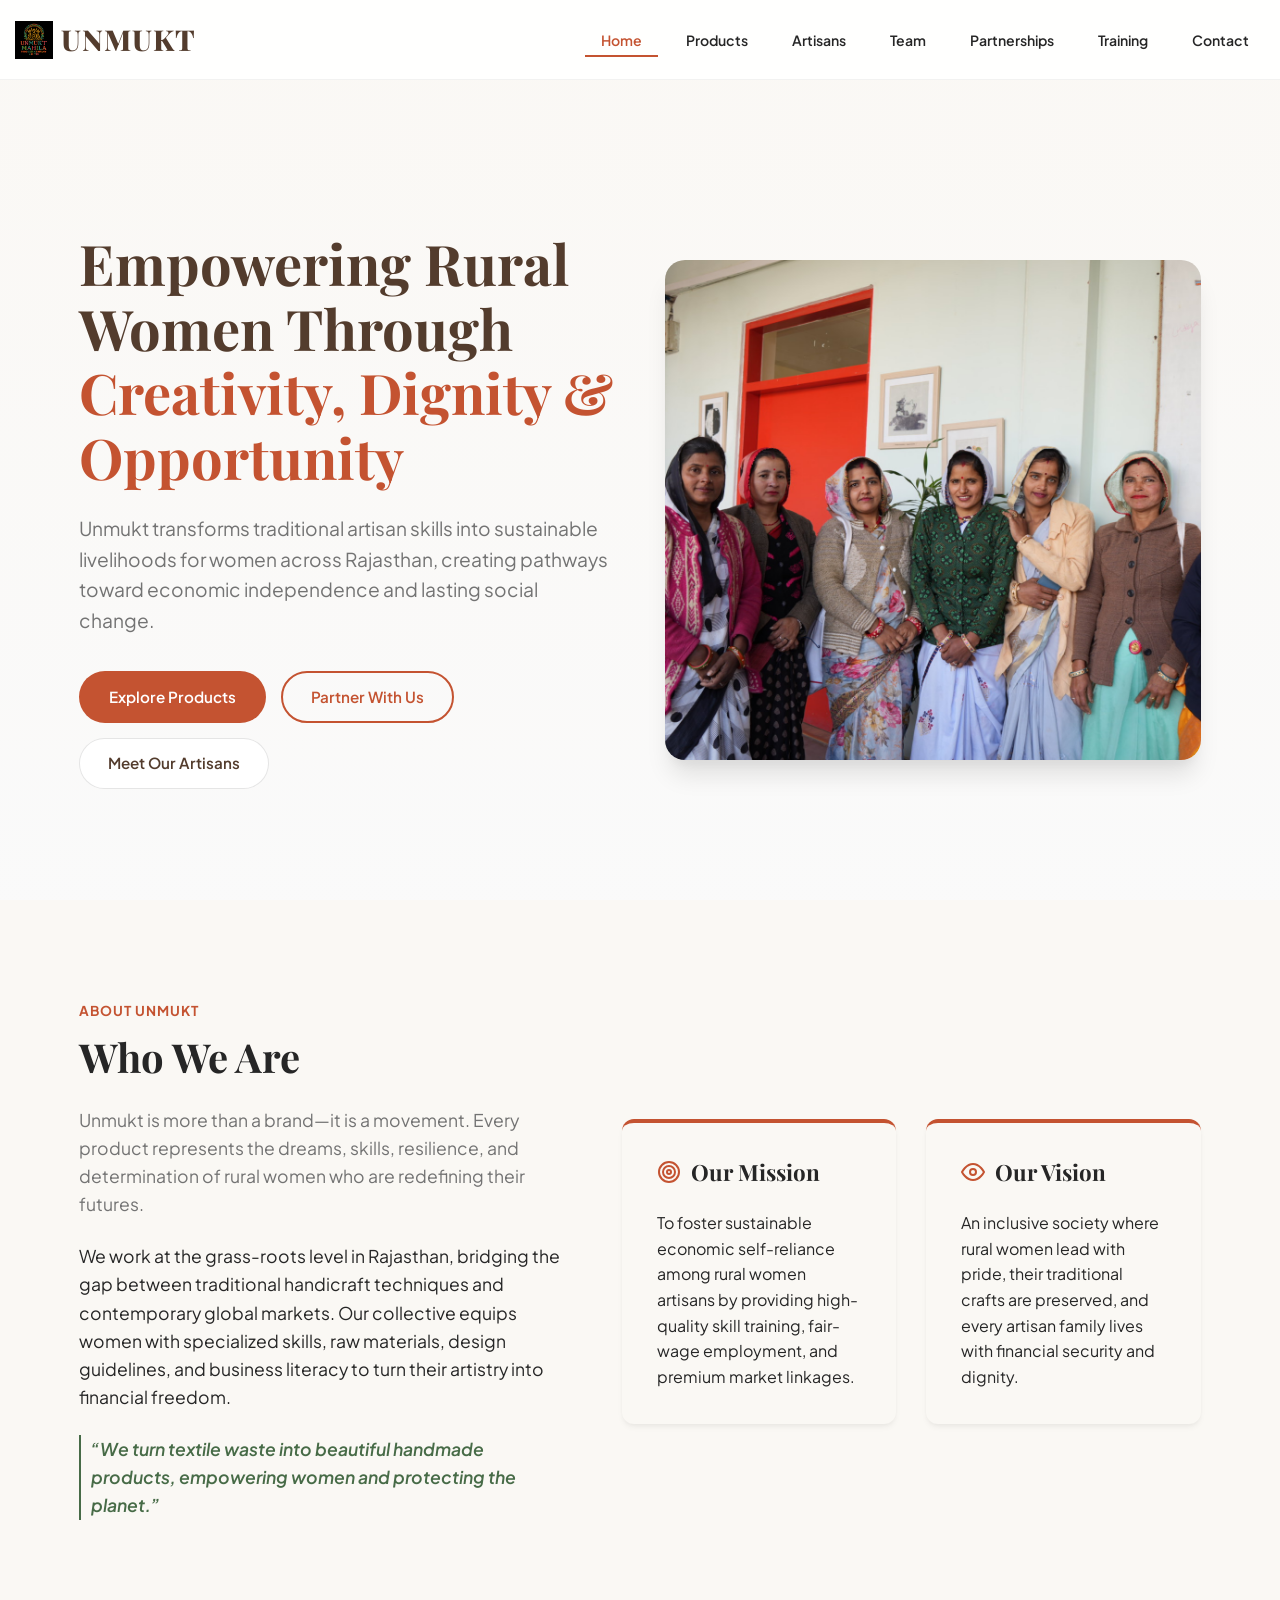
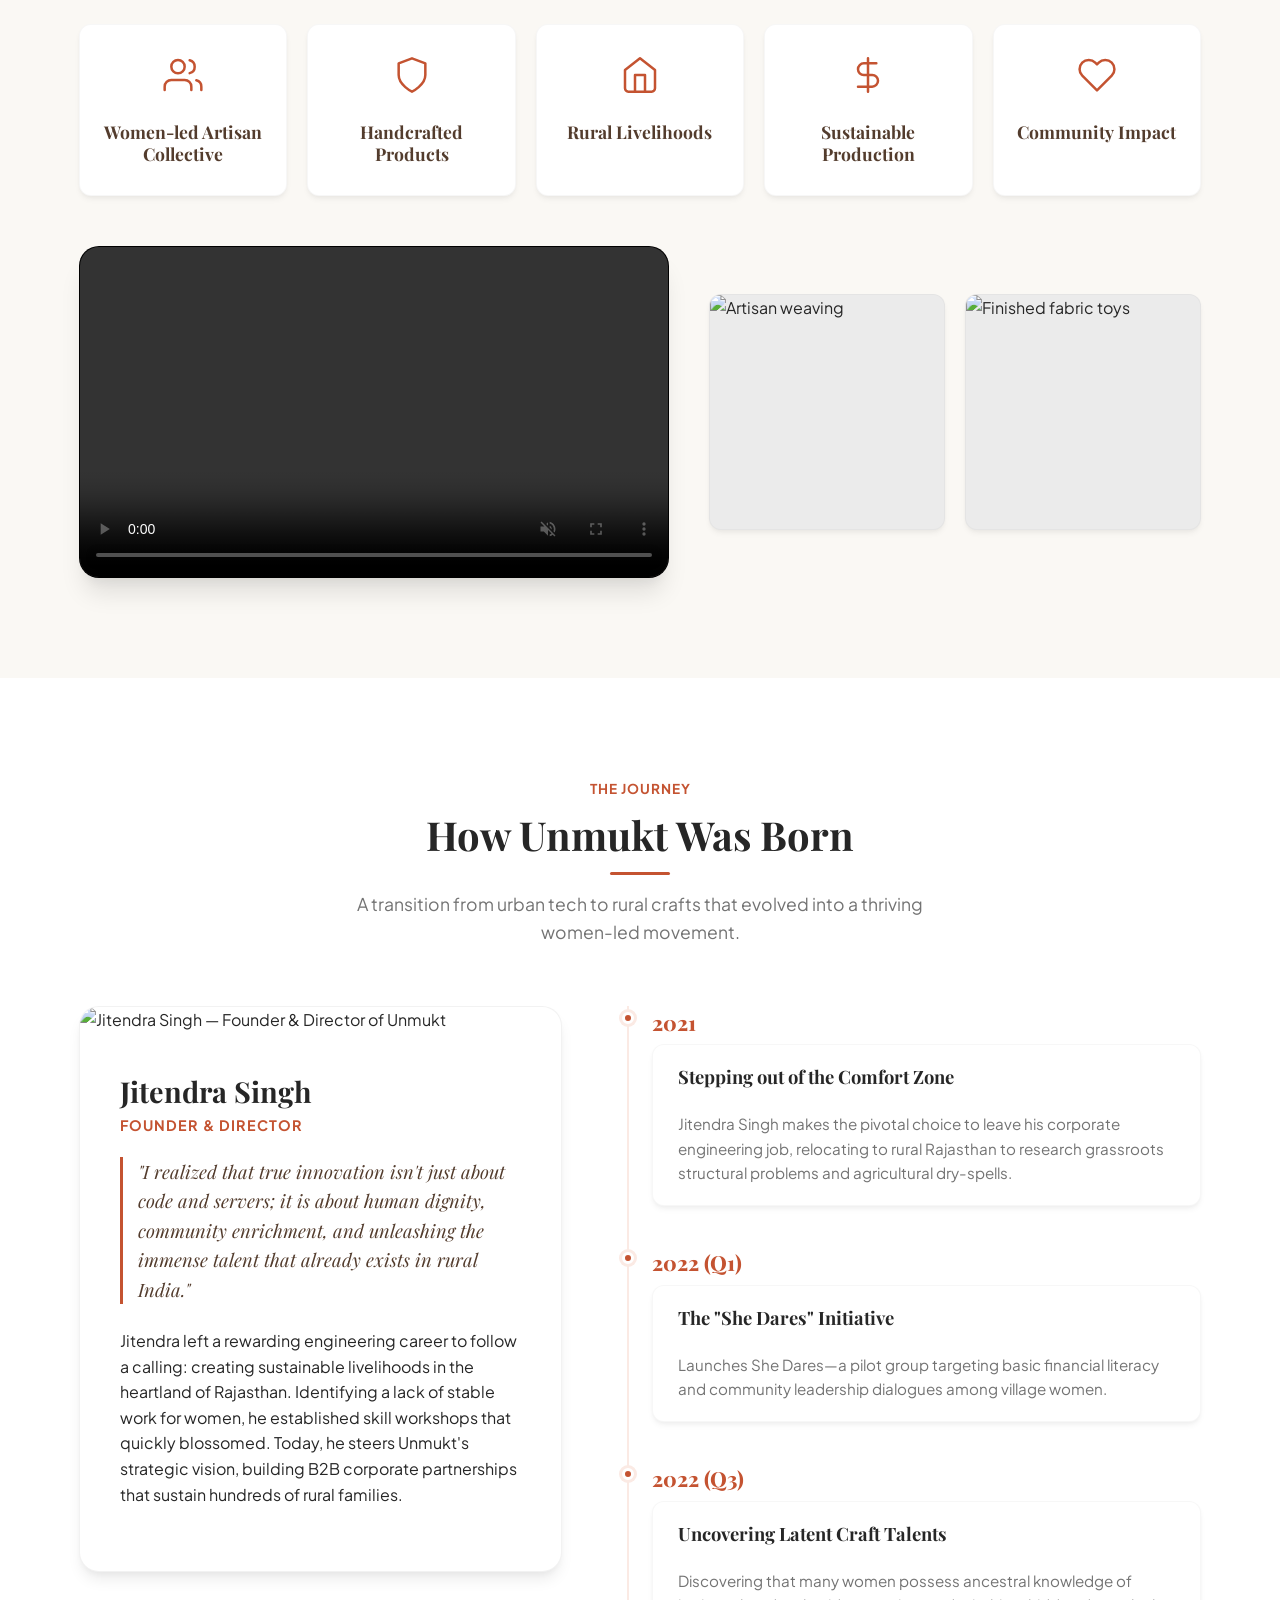
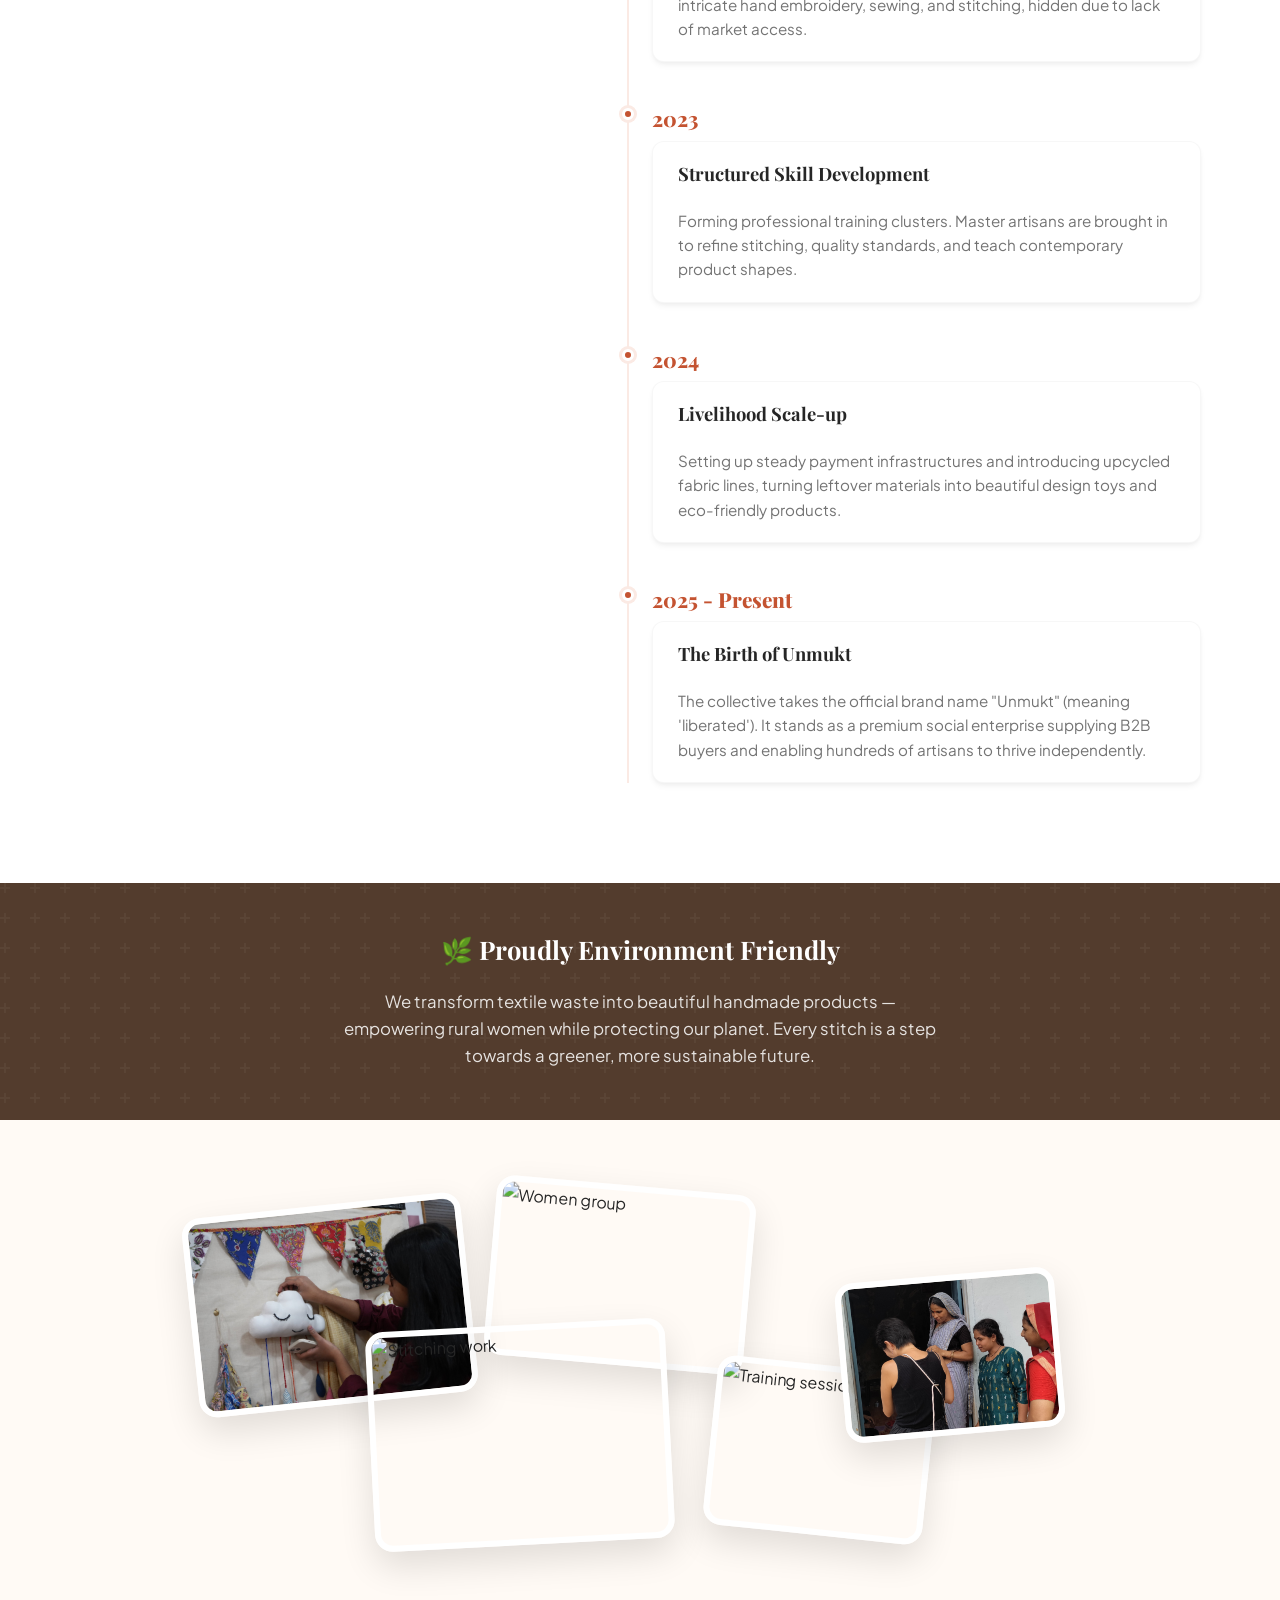
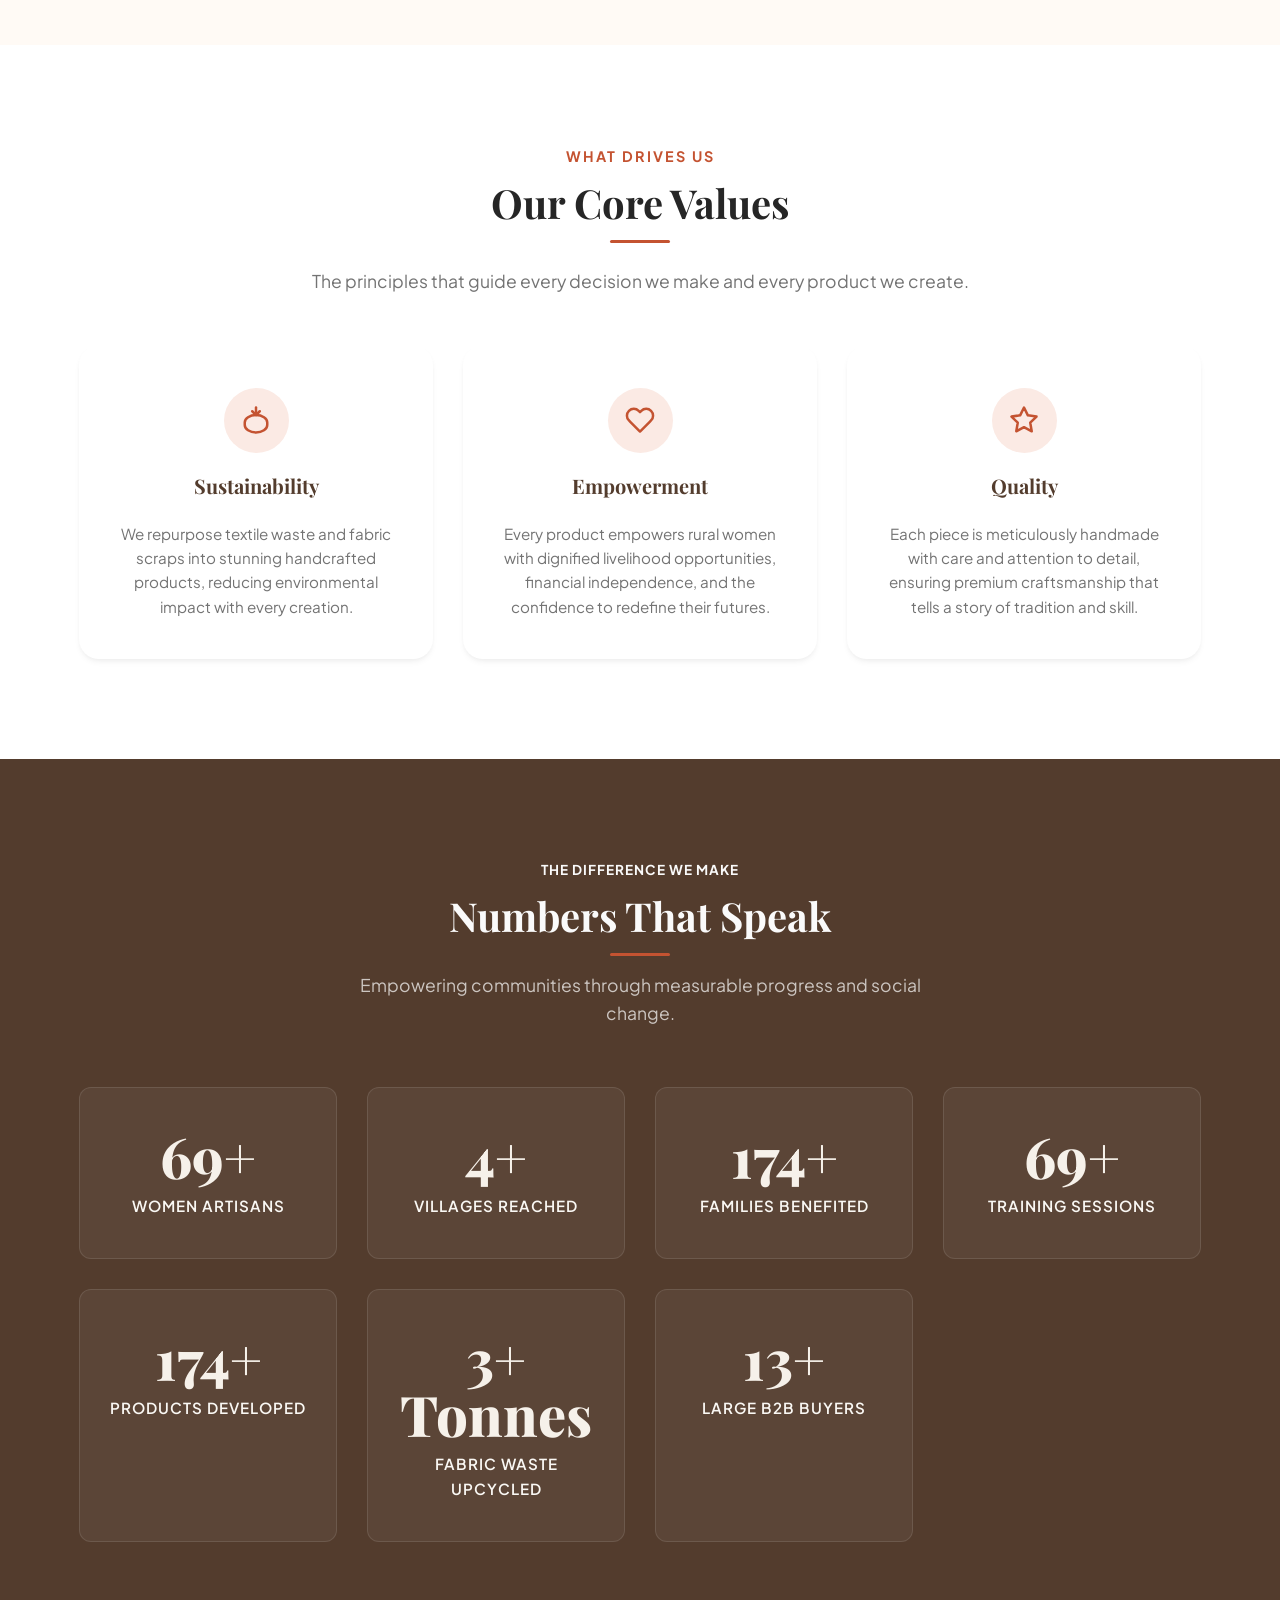
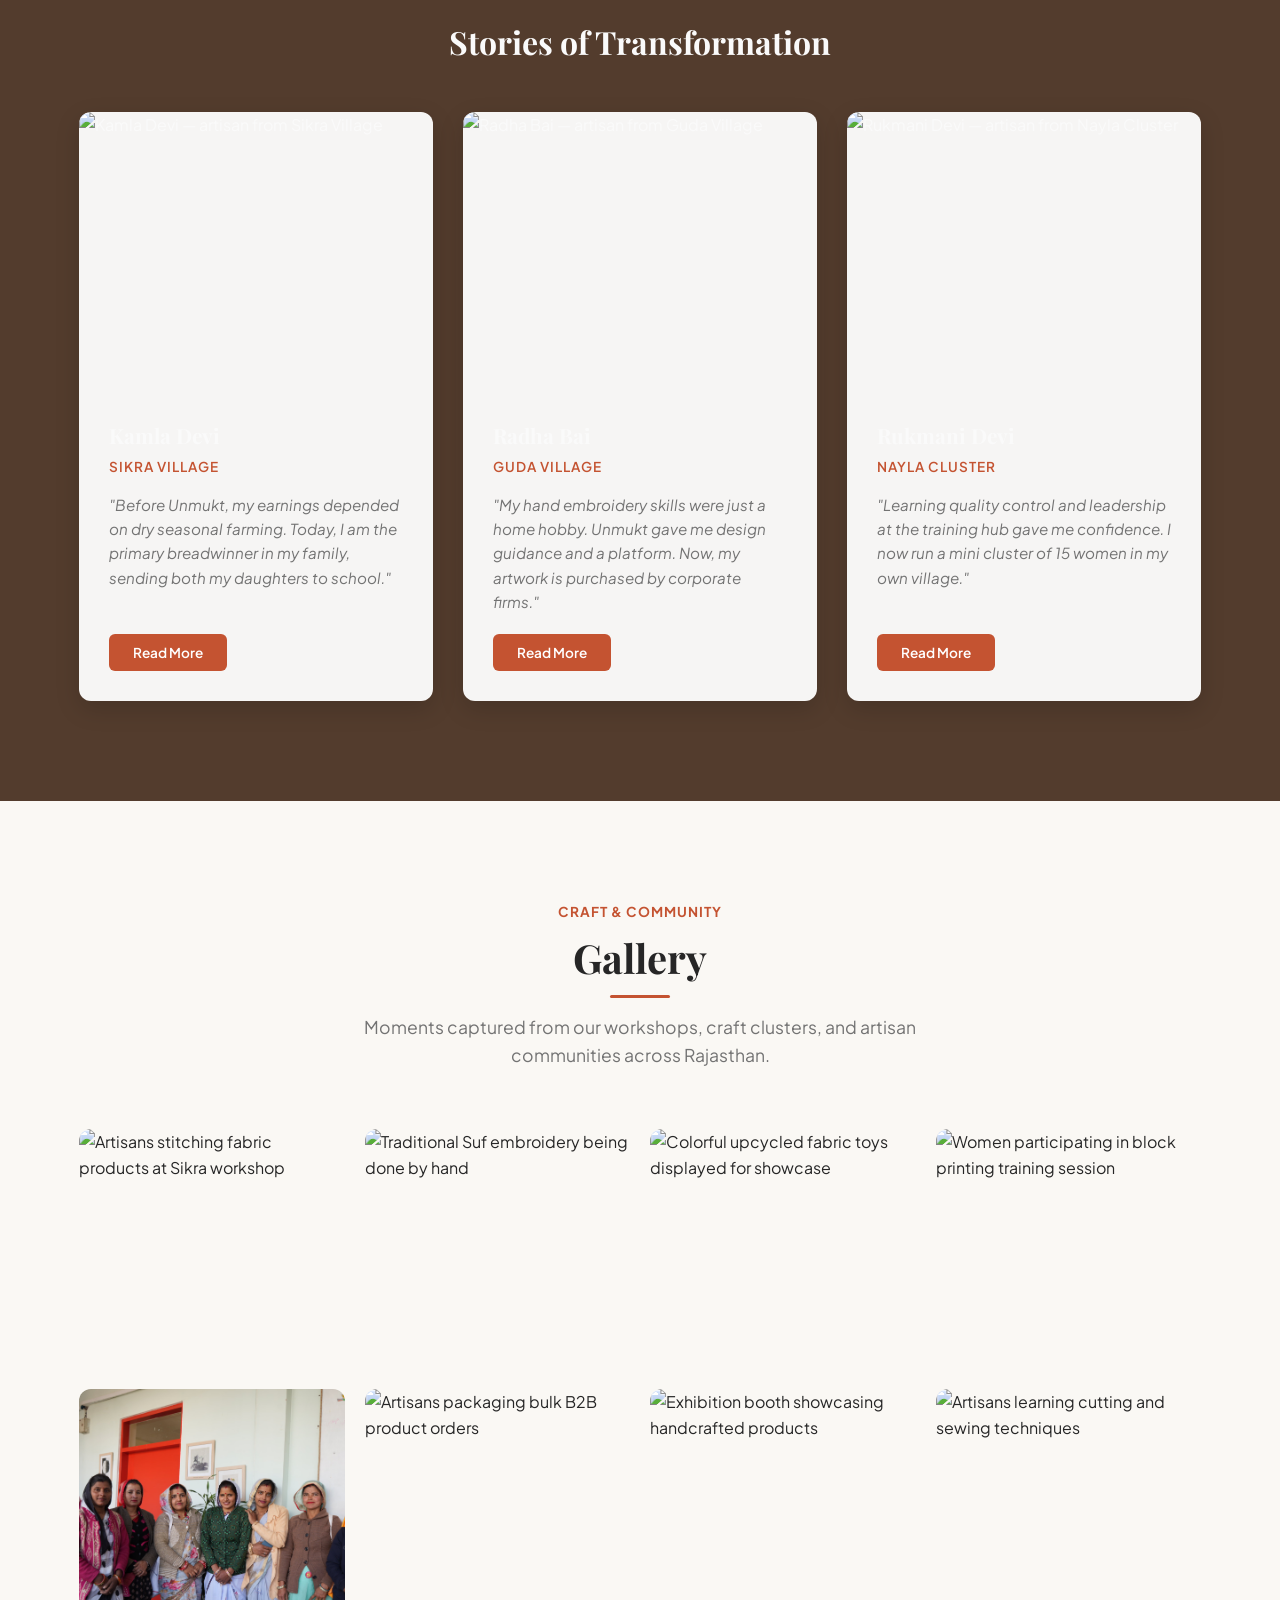
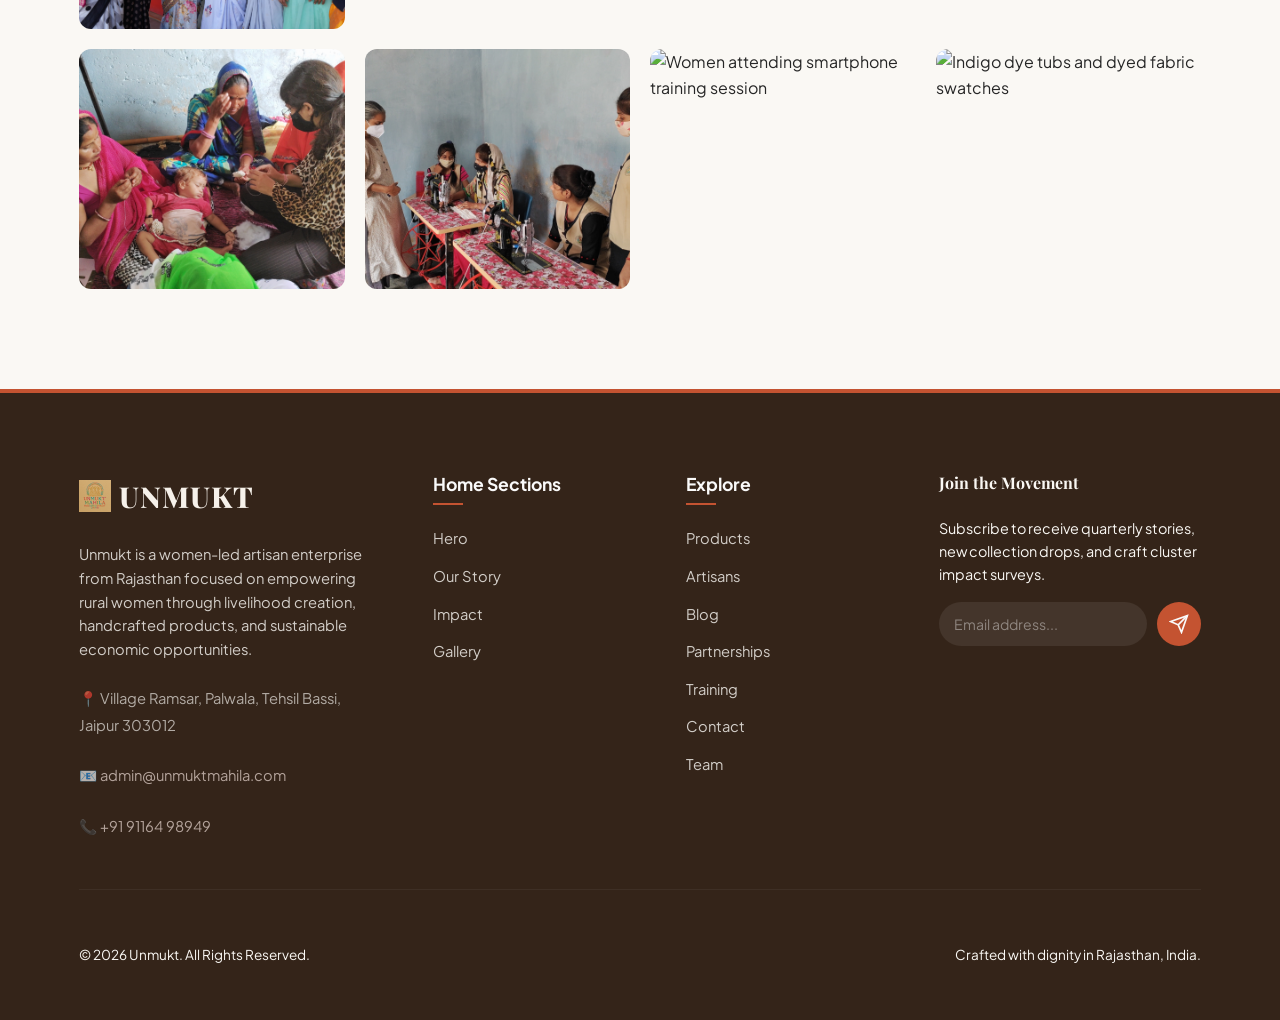
==== commit 708ece9d: "Update index.html" ====
--- a/index.html
+++ b/index.html
@@ -148,16 +148,16 @@
          controls
          class="intro-video-player"
        >
-         <source src="./assets/Unmukt_Video.mp4" type="video/mp4" />
+         <source src="./Unmukt_Video.mp4" type="video/mp4" />
          Your browser does not support the video tag.
        </video>
         </div>
         <div class="intro-pictures-grid">
           <div class="intro-img-card">
-            <img src="./assets/Plastic waste project//IMG-20231019-WA0035.jpg" alt="Artisan weaving">
+            <img src="./assets/Plastic waste project/IMG-20231019-WA0035.jpg" alt="Artisan weaving">
           </div>
           <div class="intro-img-card">
-            <img src="./assets//Plastic waste project/IMG_20230924_121026.jpg" alt="Finished fabric toys">
+            <img src="./assets/Plastic waste project/IMG_20230924_121026.jpg" alt="Finished fabric toys">
           </div>
         </div>
       </div>
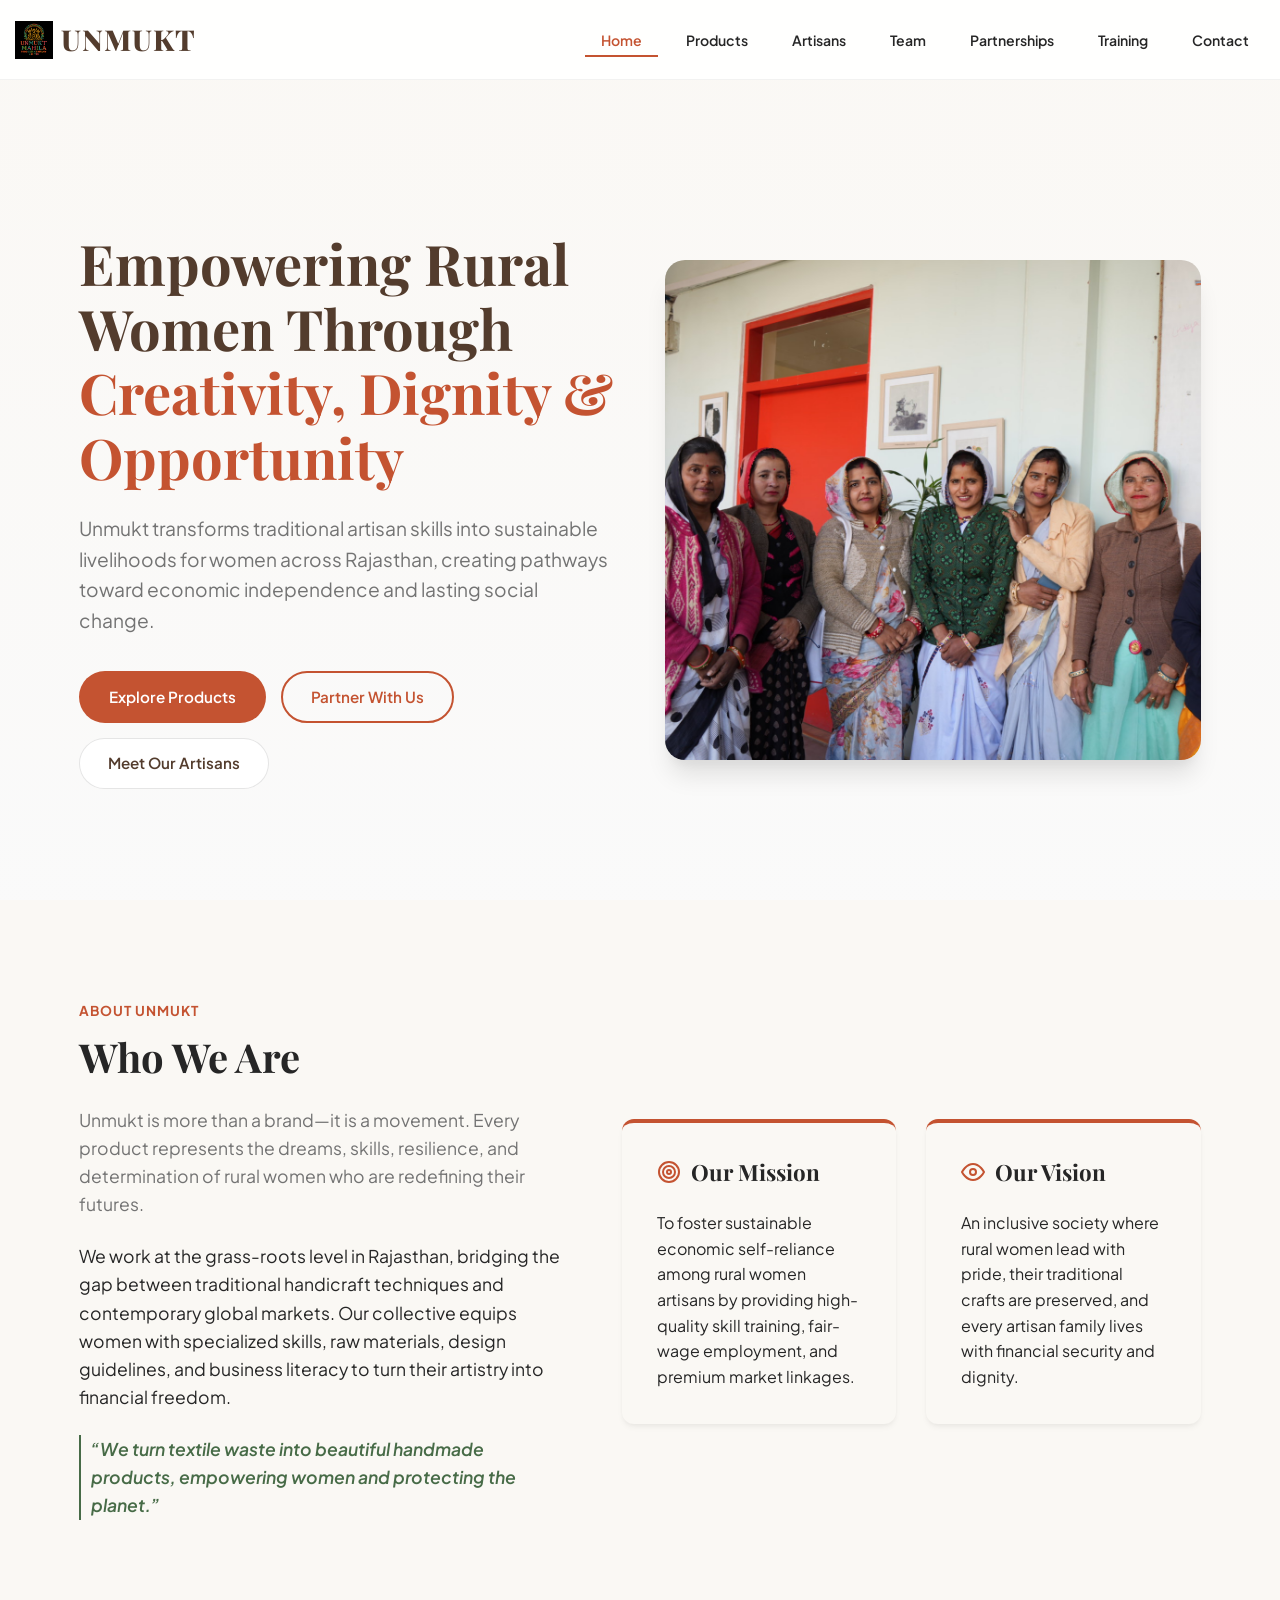
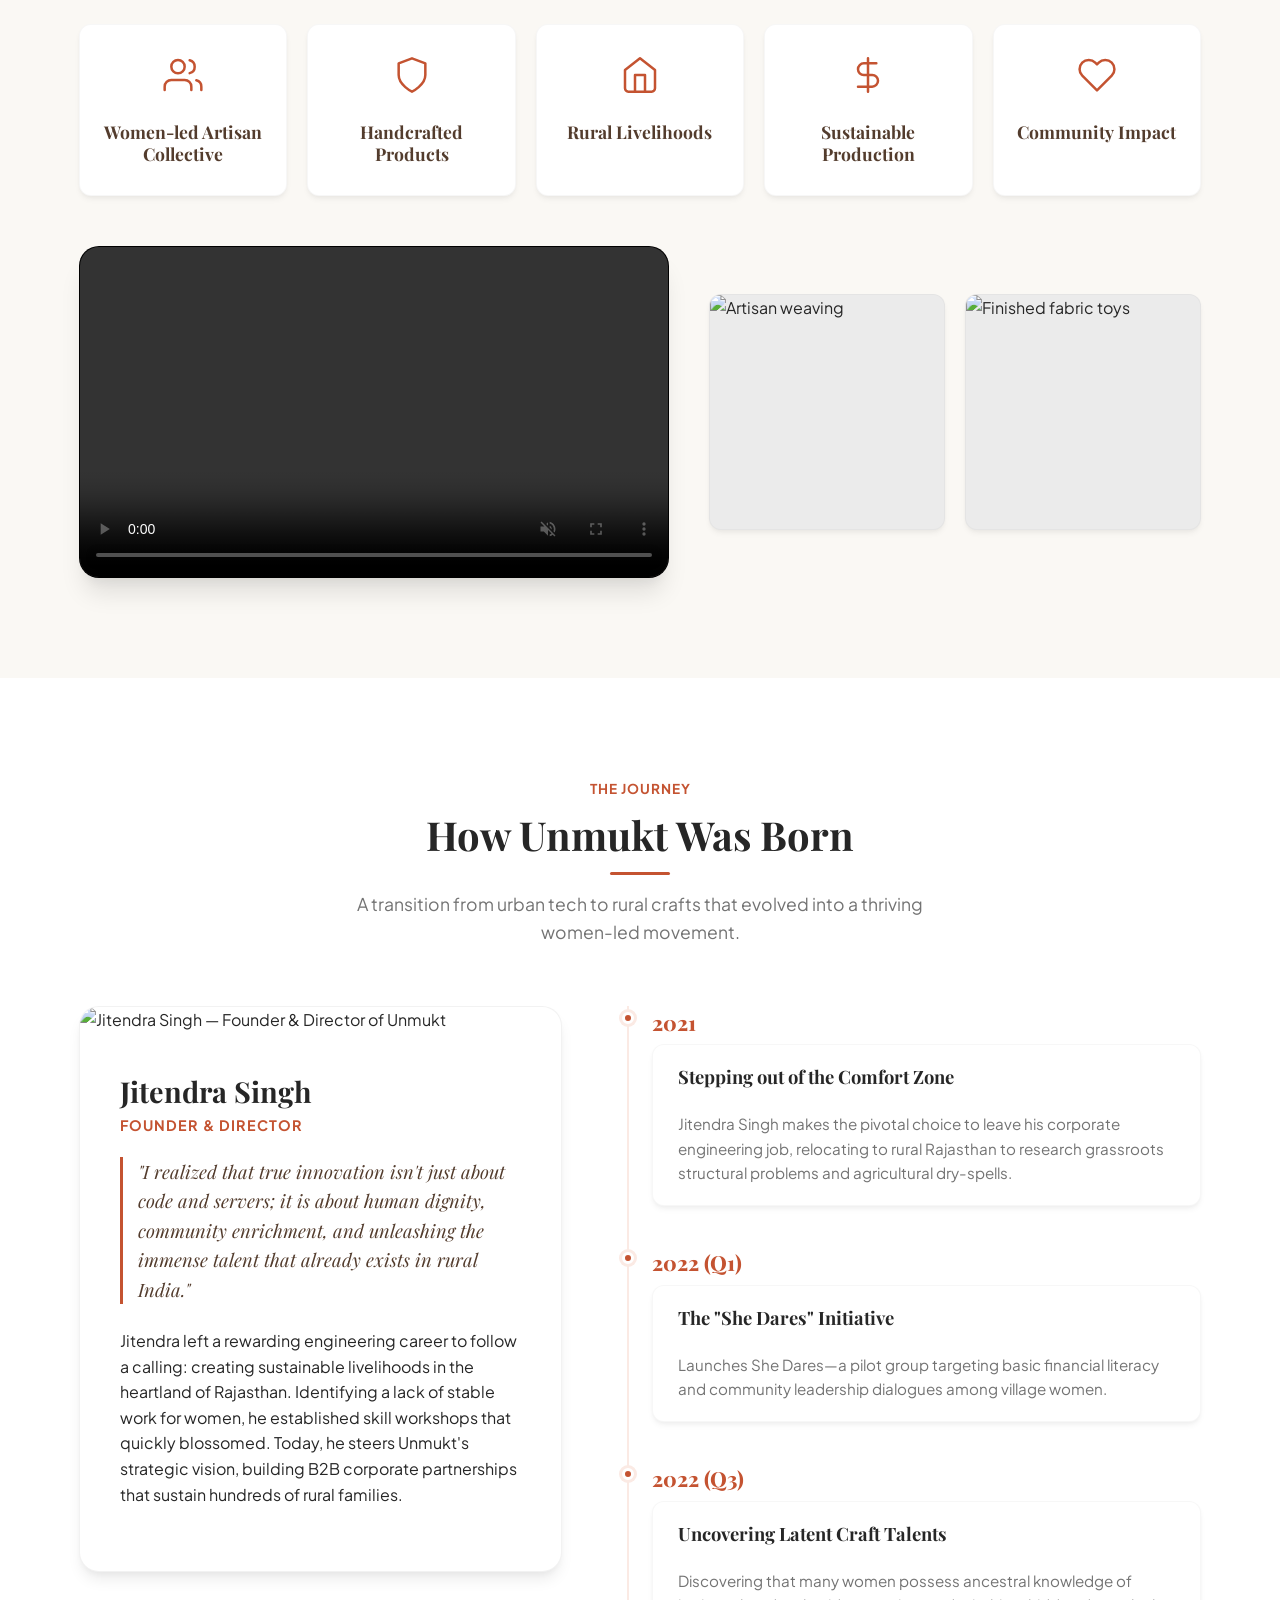
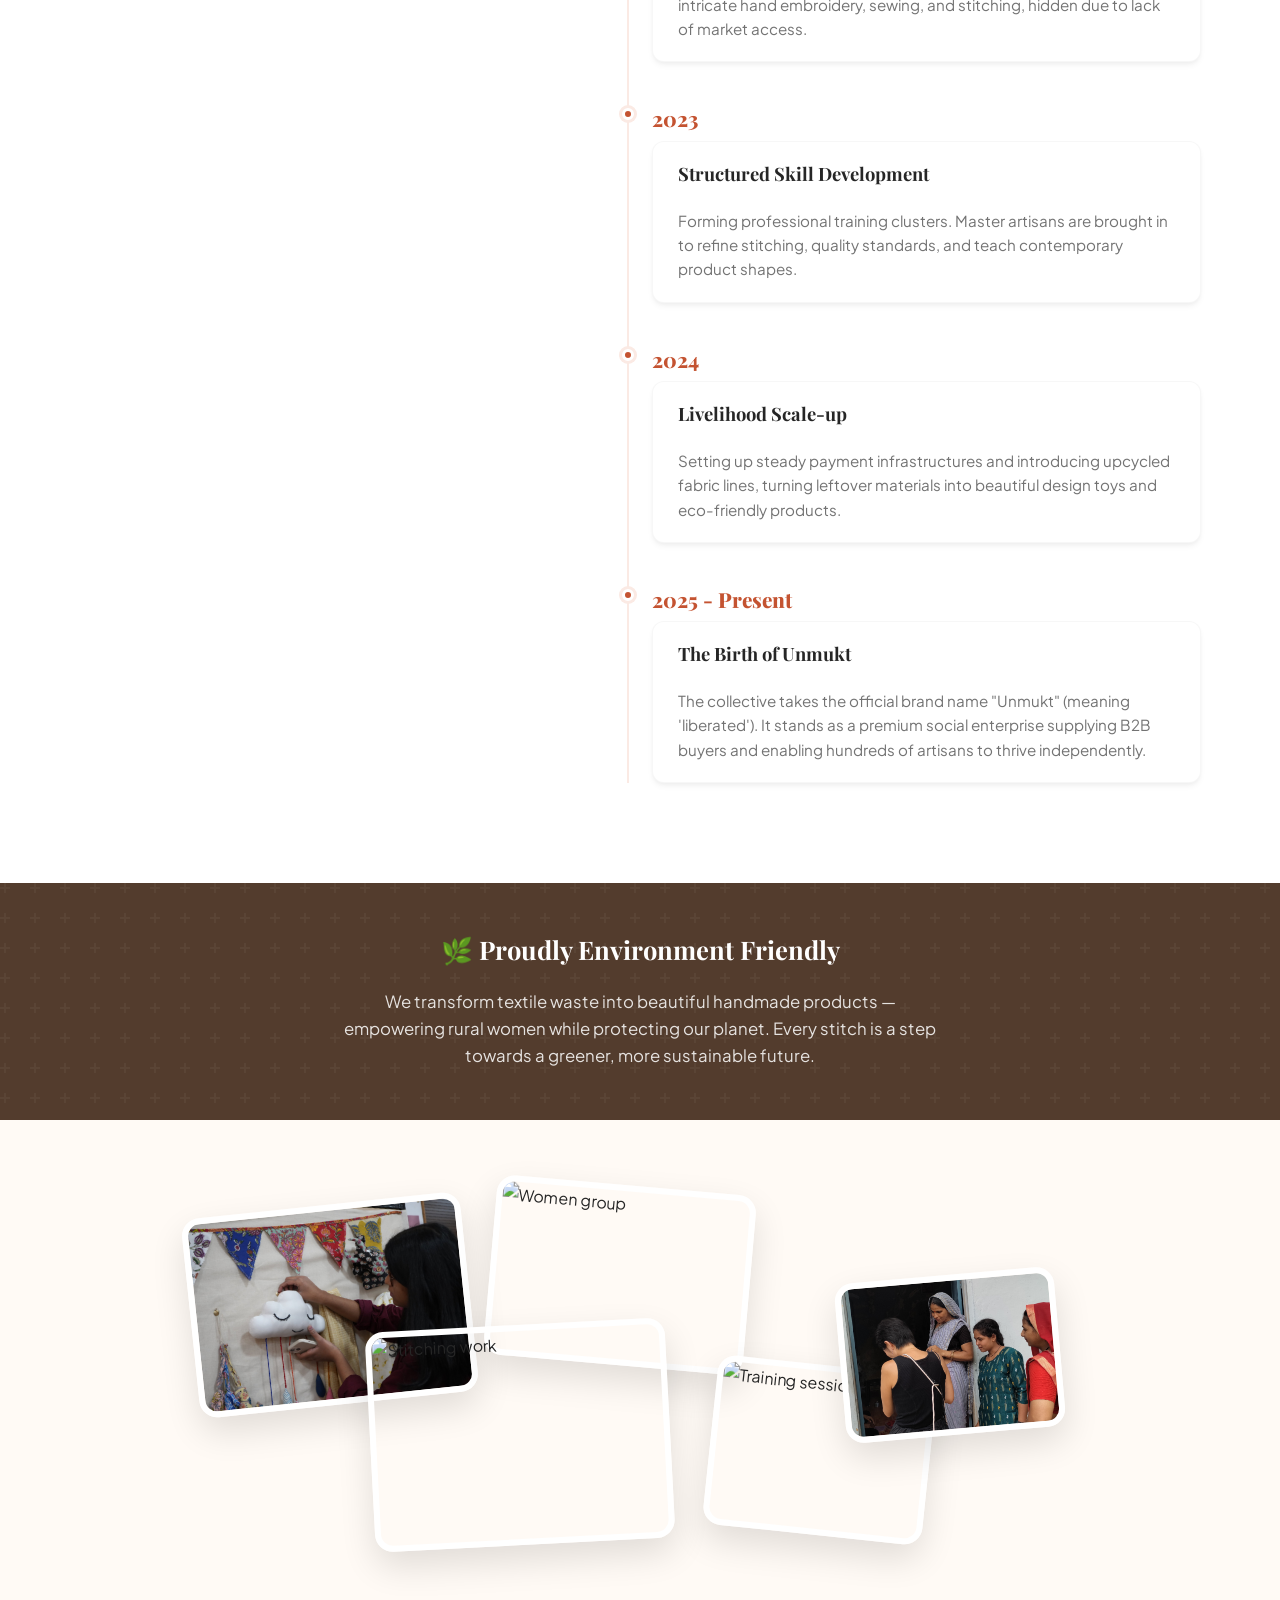
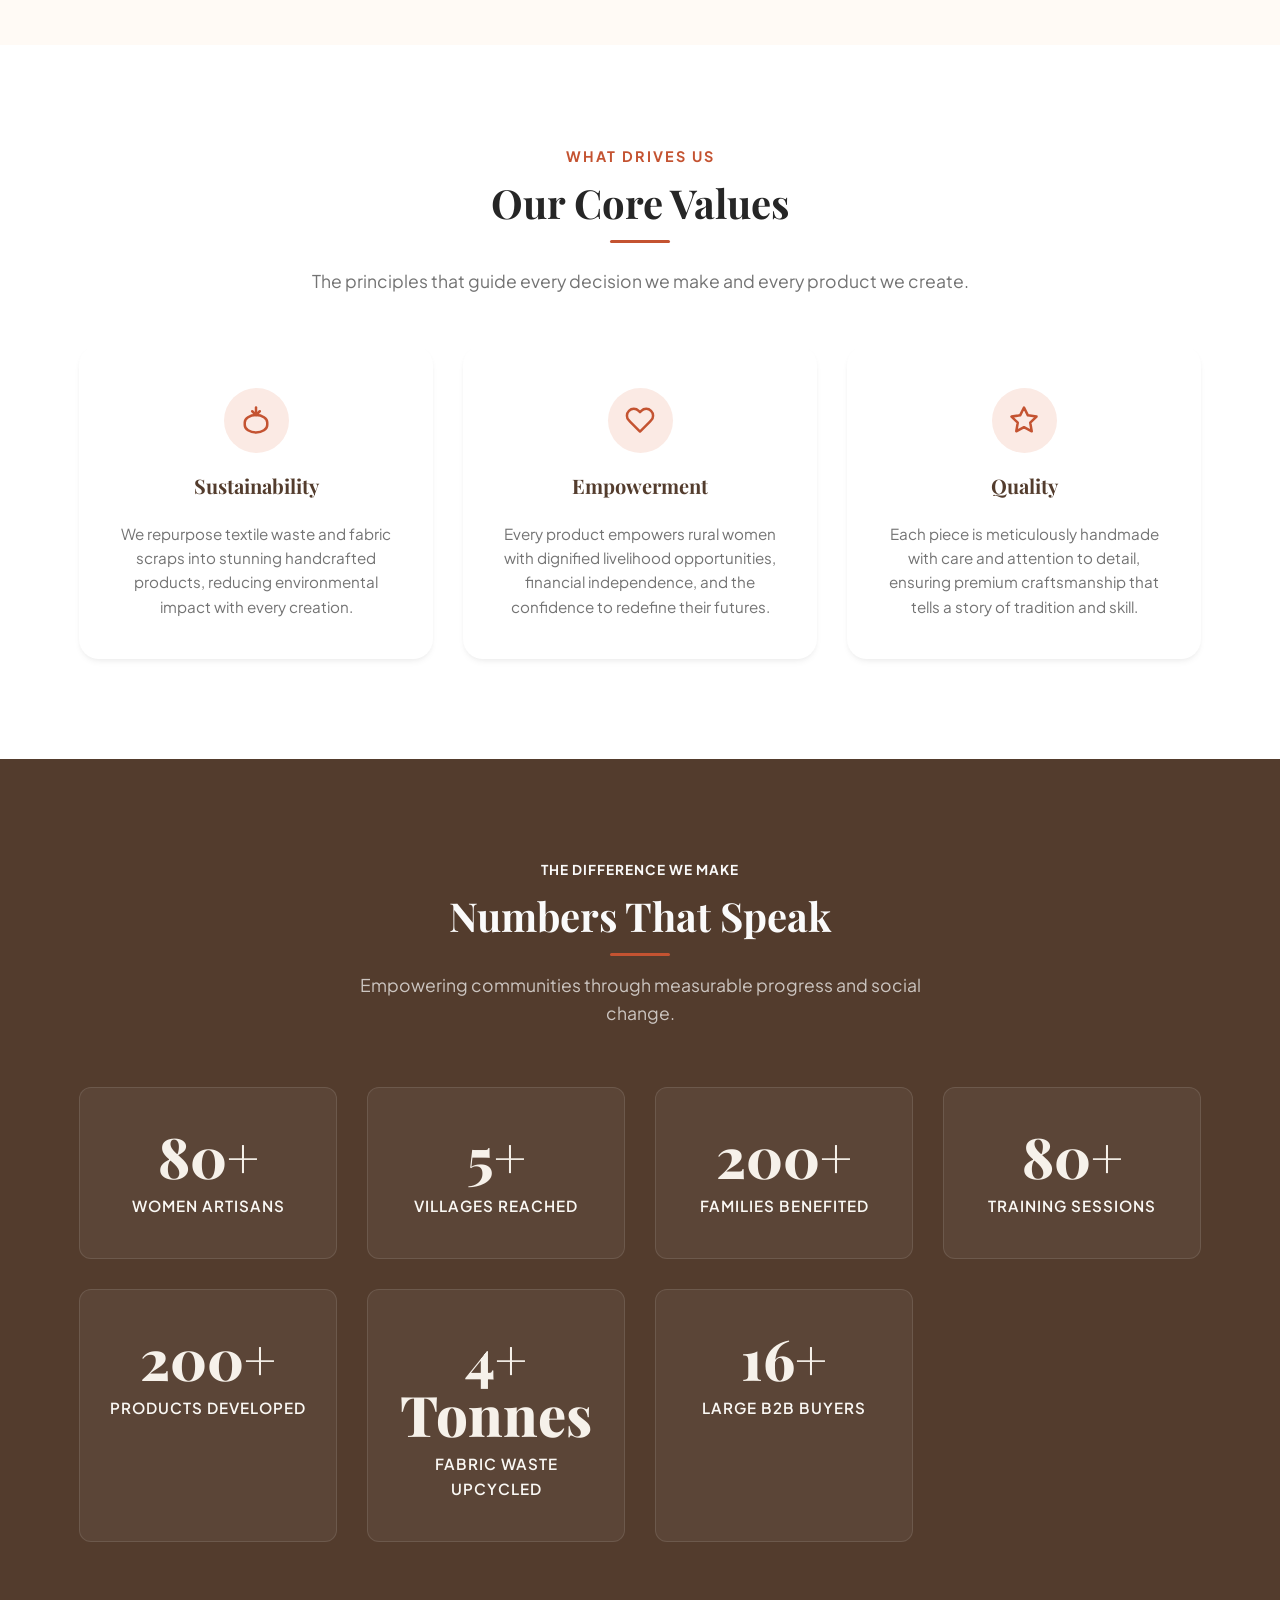
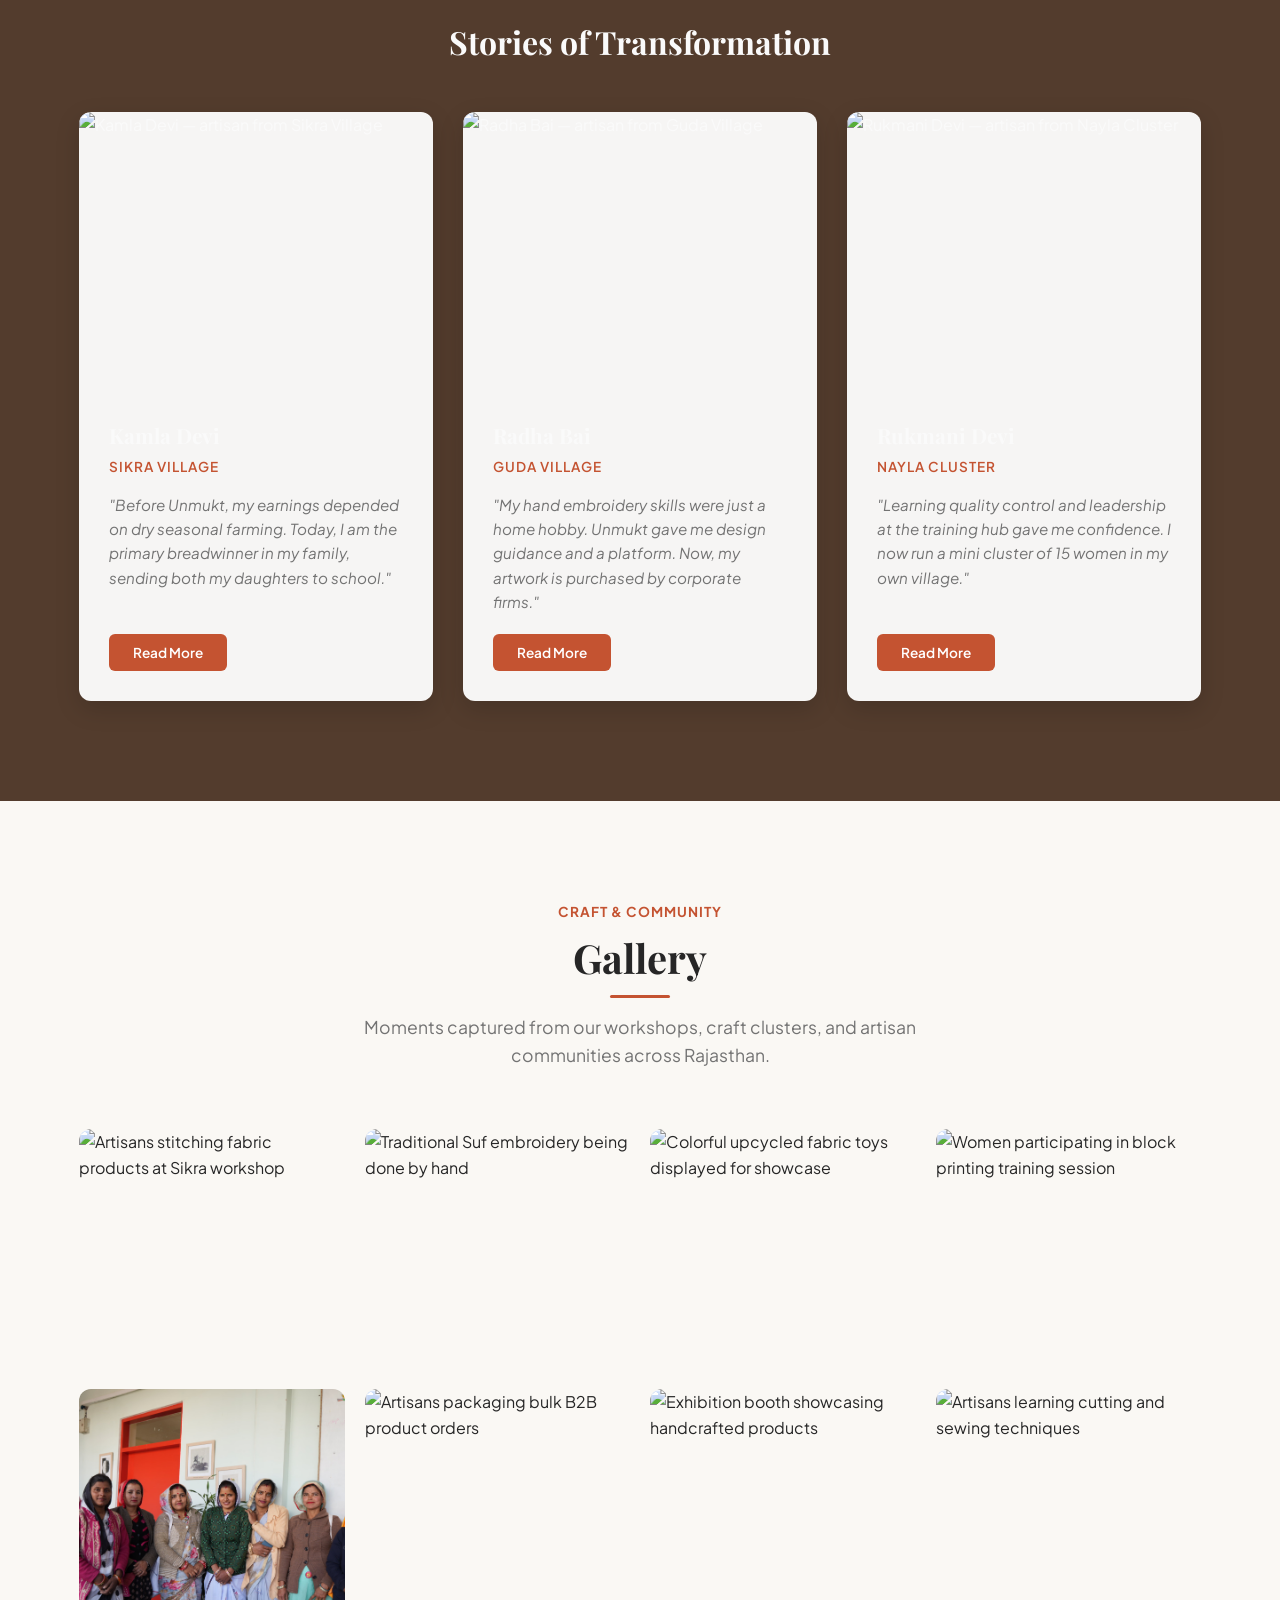
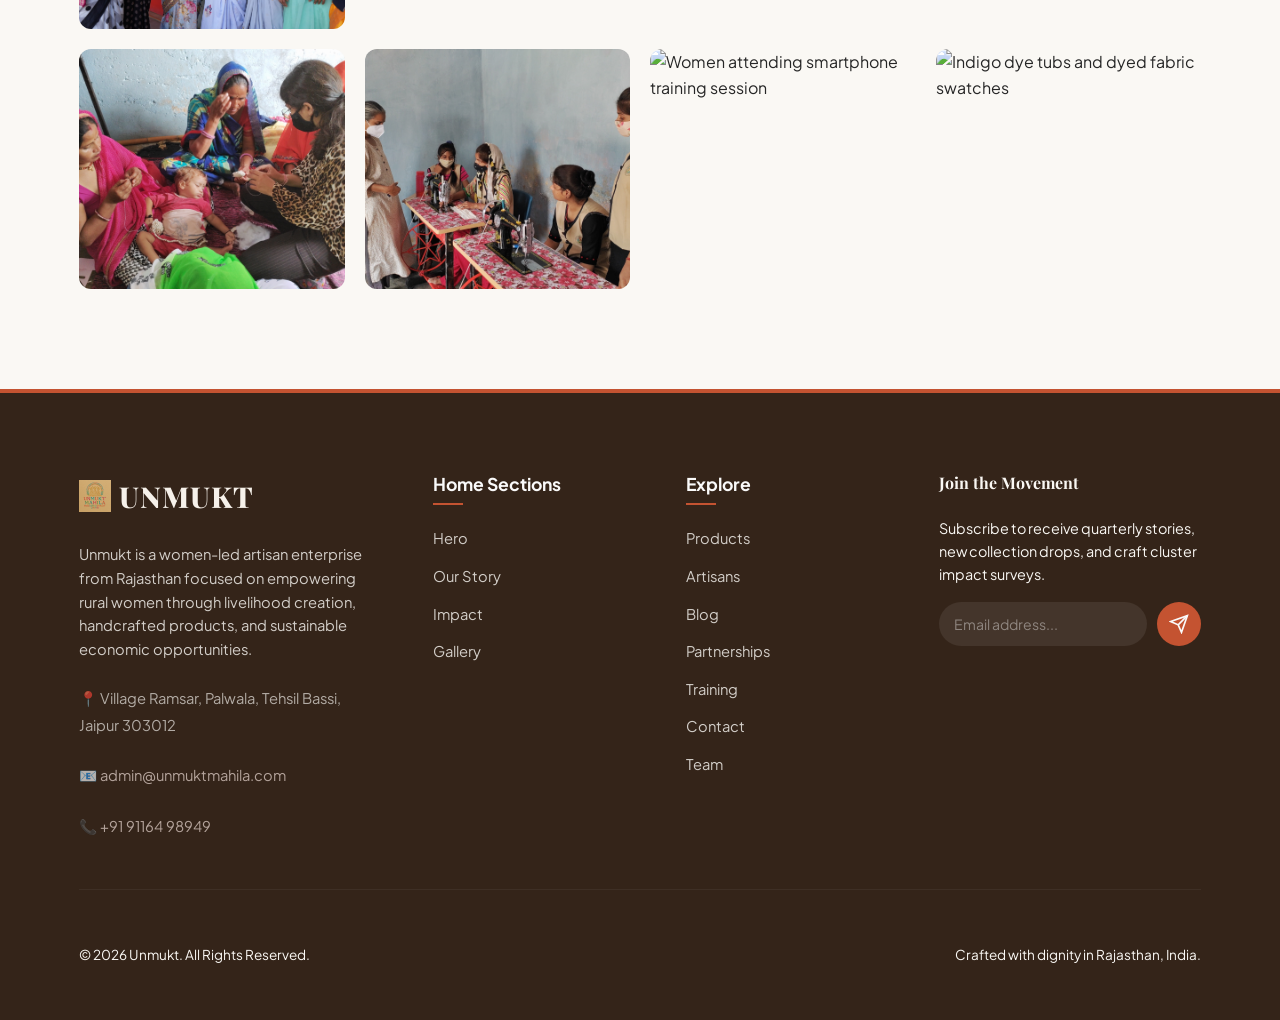
==== commit 8d87ca97: "Update index.html" ====
--- a/index.html
+++ b/index.html
@@ -69,7 +69,7 @@
         </div>
       </div>
       <div class="hero-image-container reveal" style="transition-delay: 0.15s;">
-        <img src="./assets/Banner Images//DSC00562.JPG" alt="Rural women artisans of Rajasthan" class="hero-img" style="width: 100%; height: 500px; object-fit: cover; border-radius: var(--radius-lg); box-shadow: var(--shadow-lg);">
+        <img src="./assets/Banner Images/DSC00562.JPG" alt="Rural women artisans of Rajasthan" class="hero-img" style="width: 100%; height: 500px; object-fit: cover; border-radius: var(--radius-lg); box-shadow: var(--shadow-lg);">
       </div>
     </div>
   </section>
@@ -154,10 +154,10 @@
         </div>
         <div class="intro-pictures-grid">
           <div class="intro-img-card">
-            <img src="./assets/Plastic waste project/IMG-20231019-WA0035.jpg" alt="Artisan weaving">
+            <img src="./assets/Unmukt Board Meeting/DSC00967 copy.jpg" alt="Artisan weaving">
           </div>
           <div class="intro-img-card">
-            <img src="./assets/Plastic waste project/IMG_20230924_121026.jpg" alt="Finished fabric toys">
+            <img src="./assets/Unmukt Board Meeting/DSC00898.JPG"" alt="Finished fabric toys">
           </div>
         </div>
       </div>
@@ -499,7 +499,7 @@
 
         <!-- Gallery 11 (Tall) -->
         <div class="gallery-item">
-          <img src="./assets/Plastic waste project/IMG_20230924_113227.jpg" alt="Women attending smartphone training session">
+          <img src="./assets/Unmukt Board Meeting/DSC00967 copy.jpg" alt="Women attending smartphone training session">
           <div class="gallery-overlay"><span>Digital Hub Session</span></div>
         </div>
 
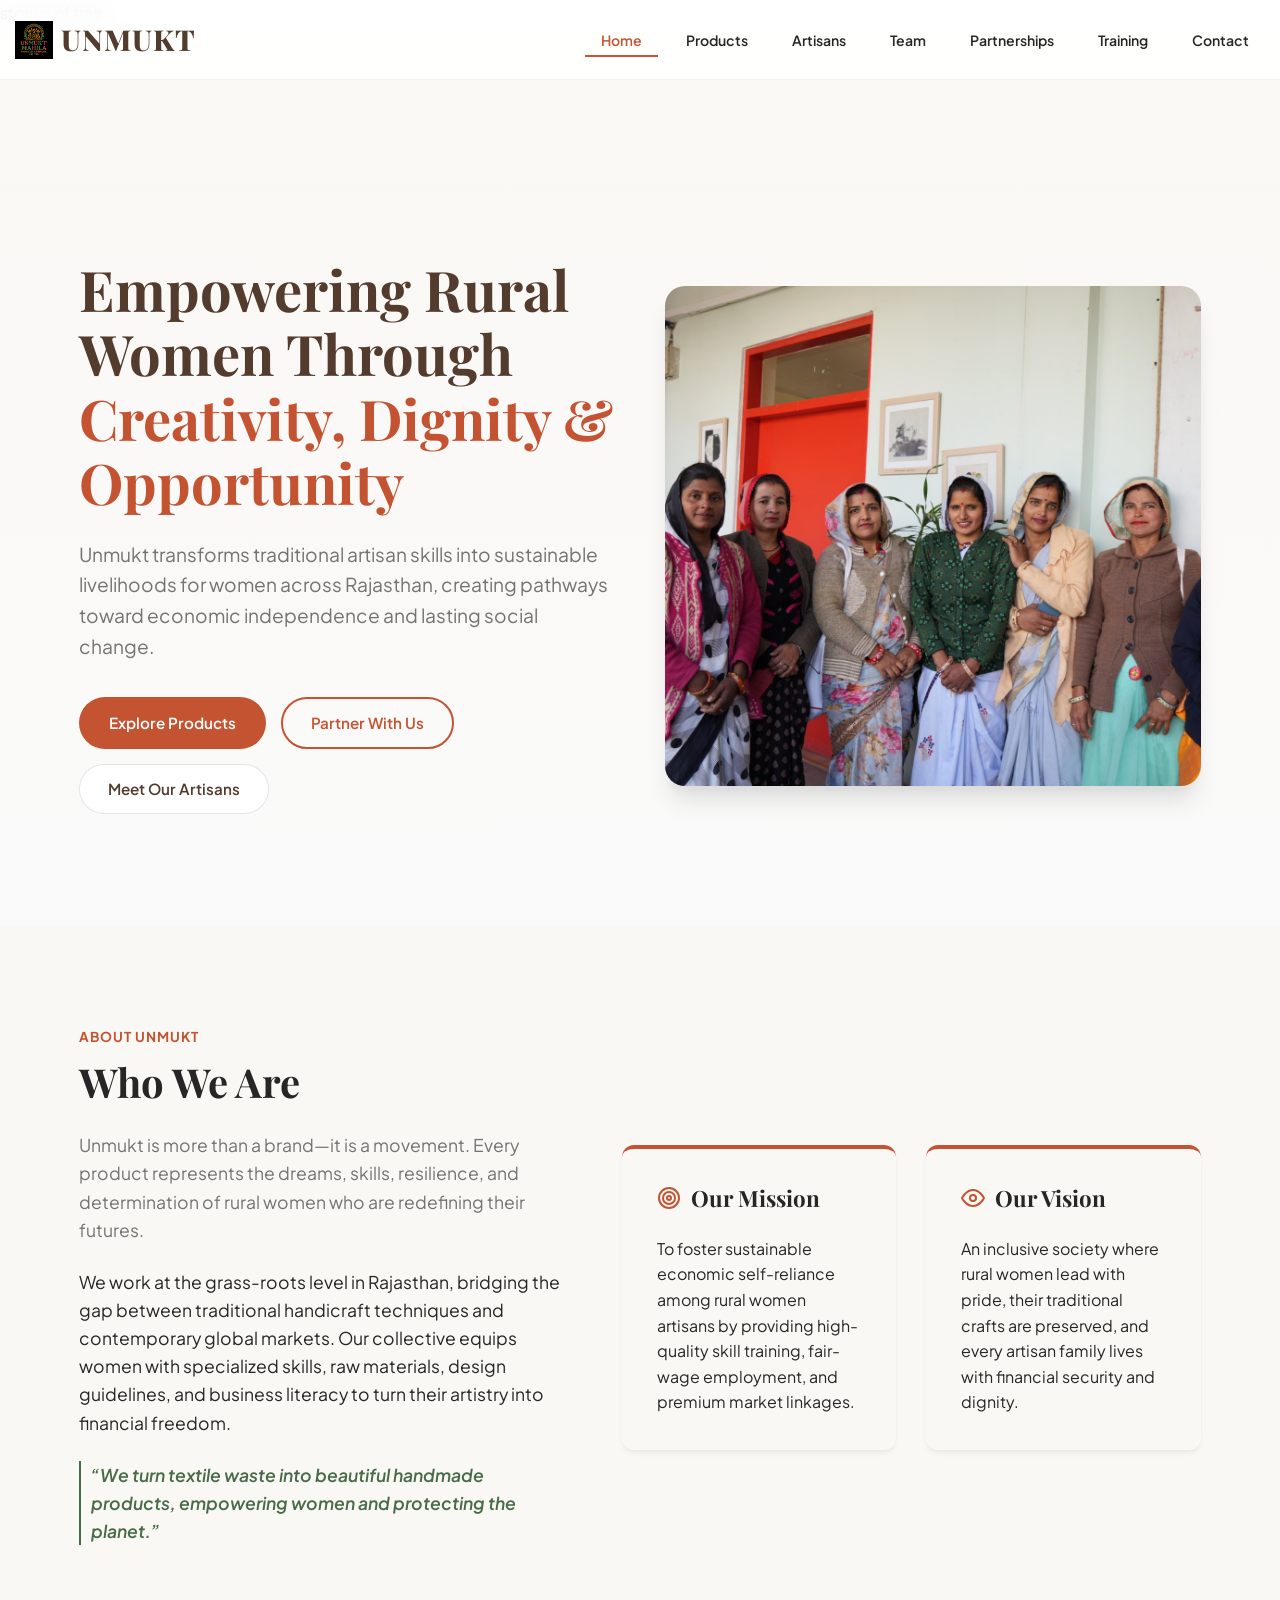
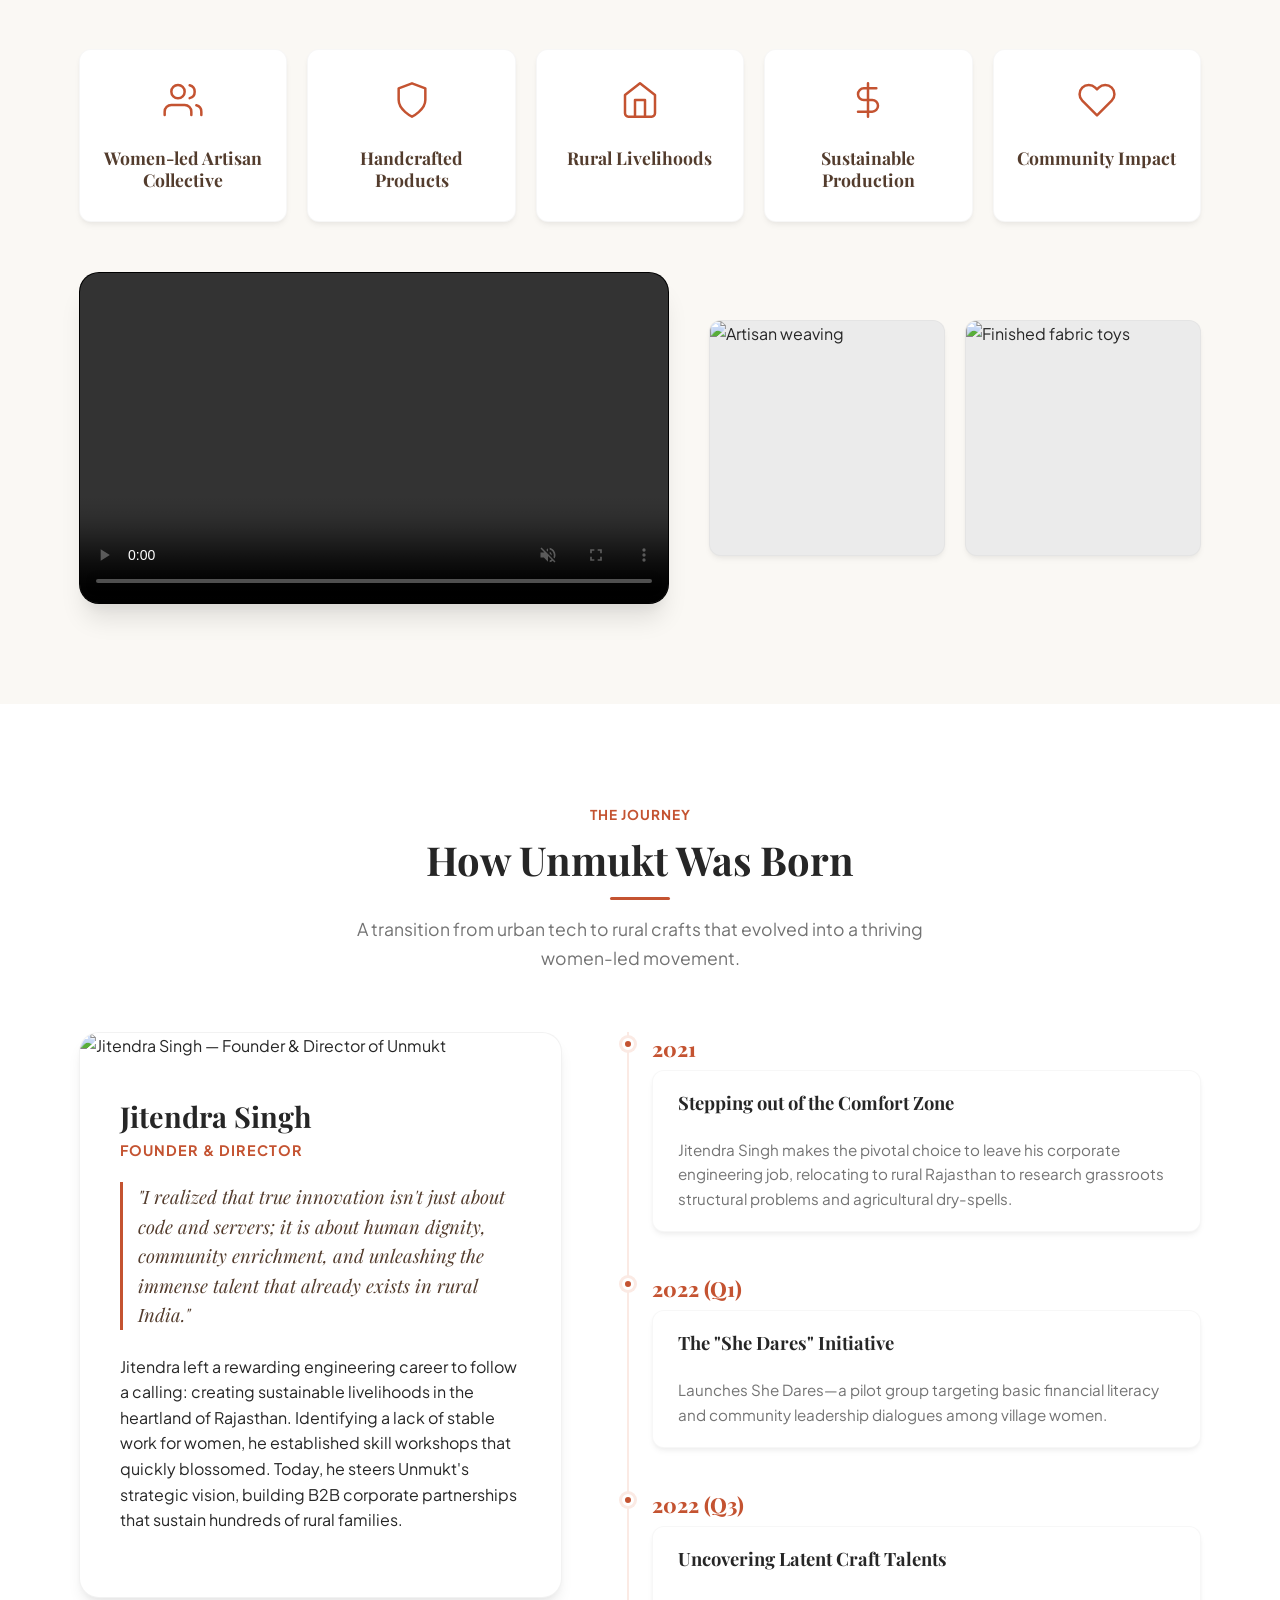
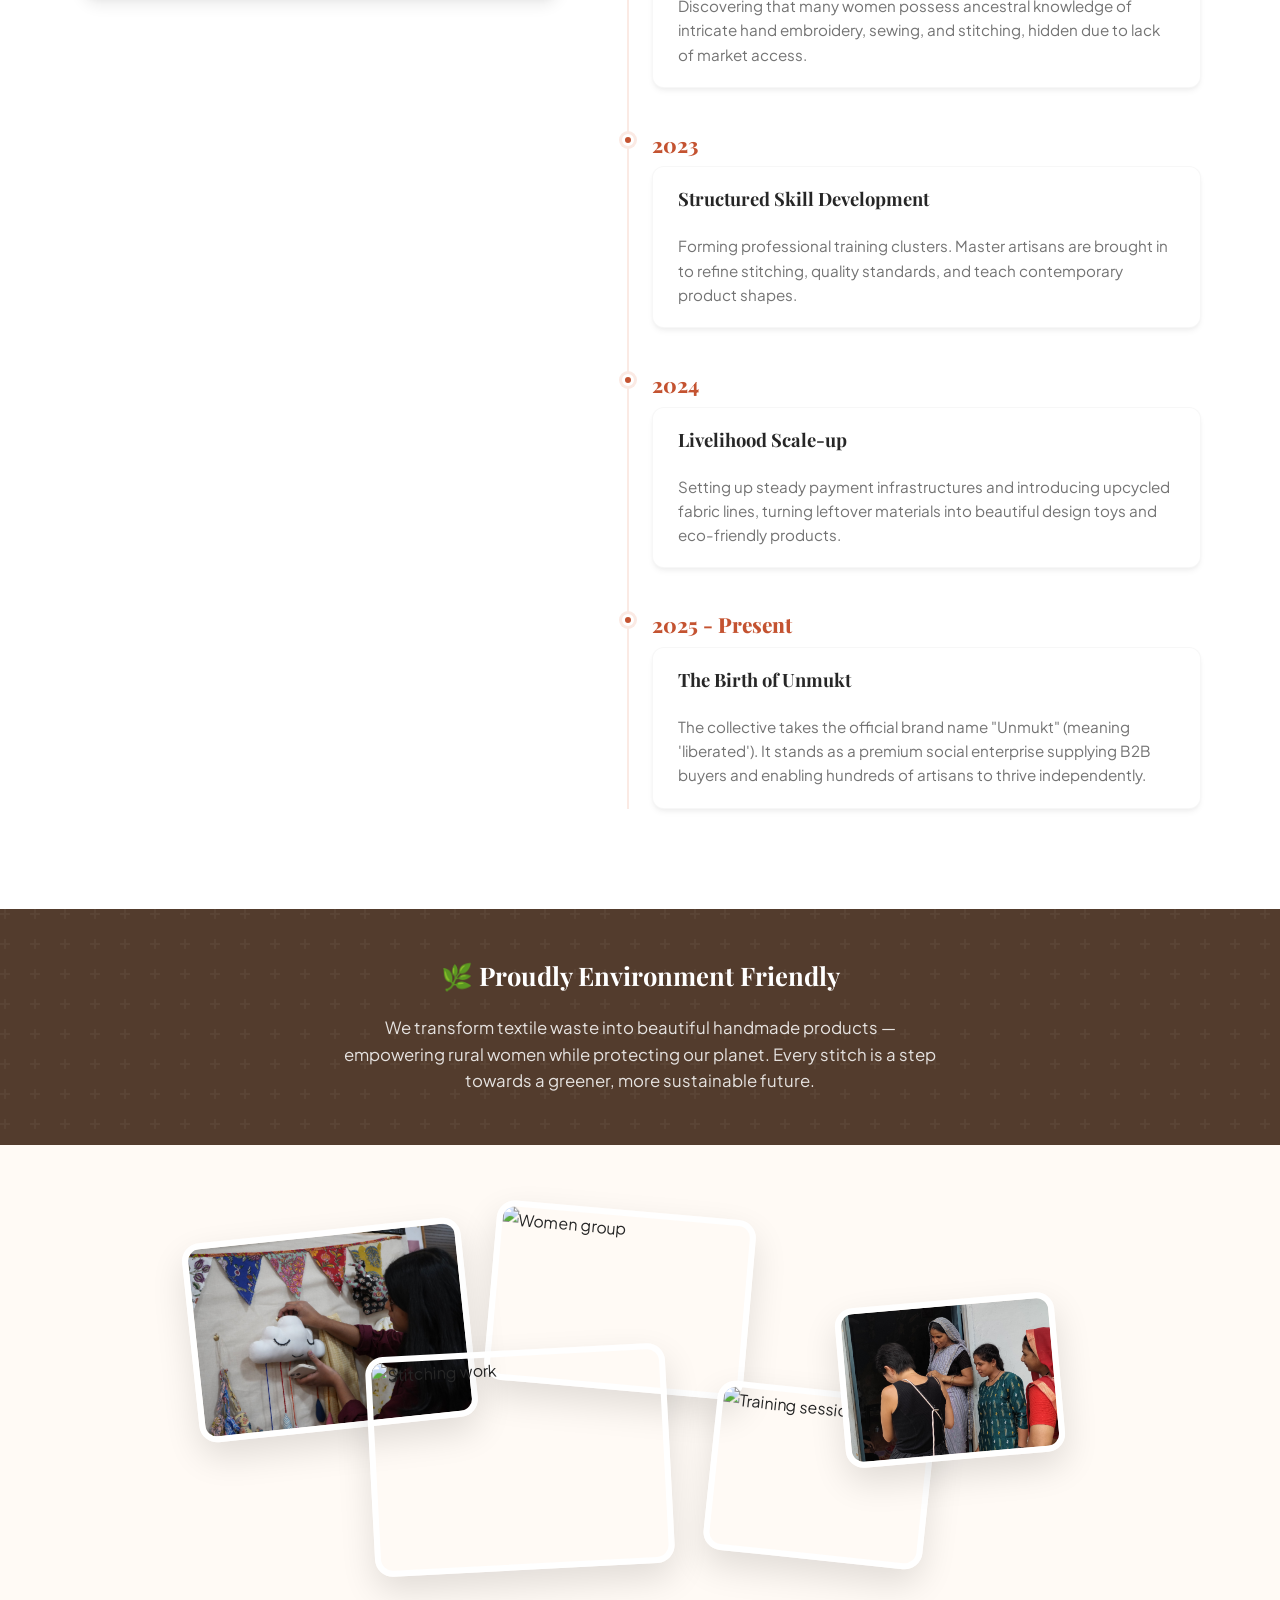
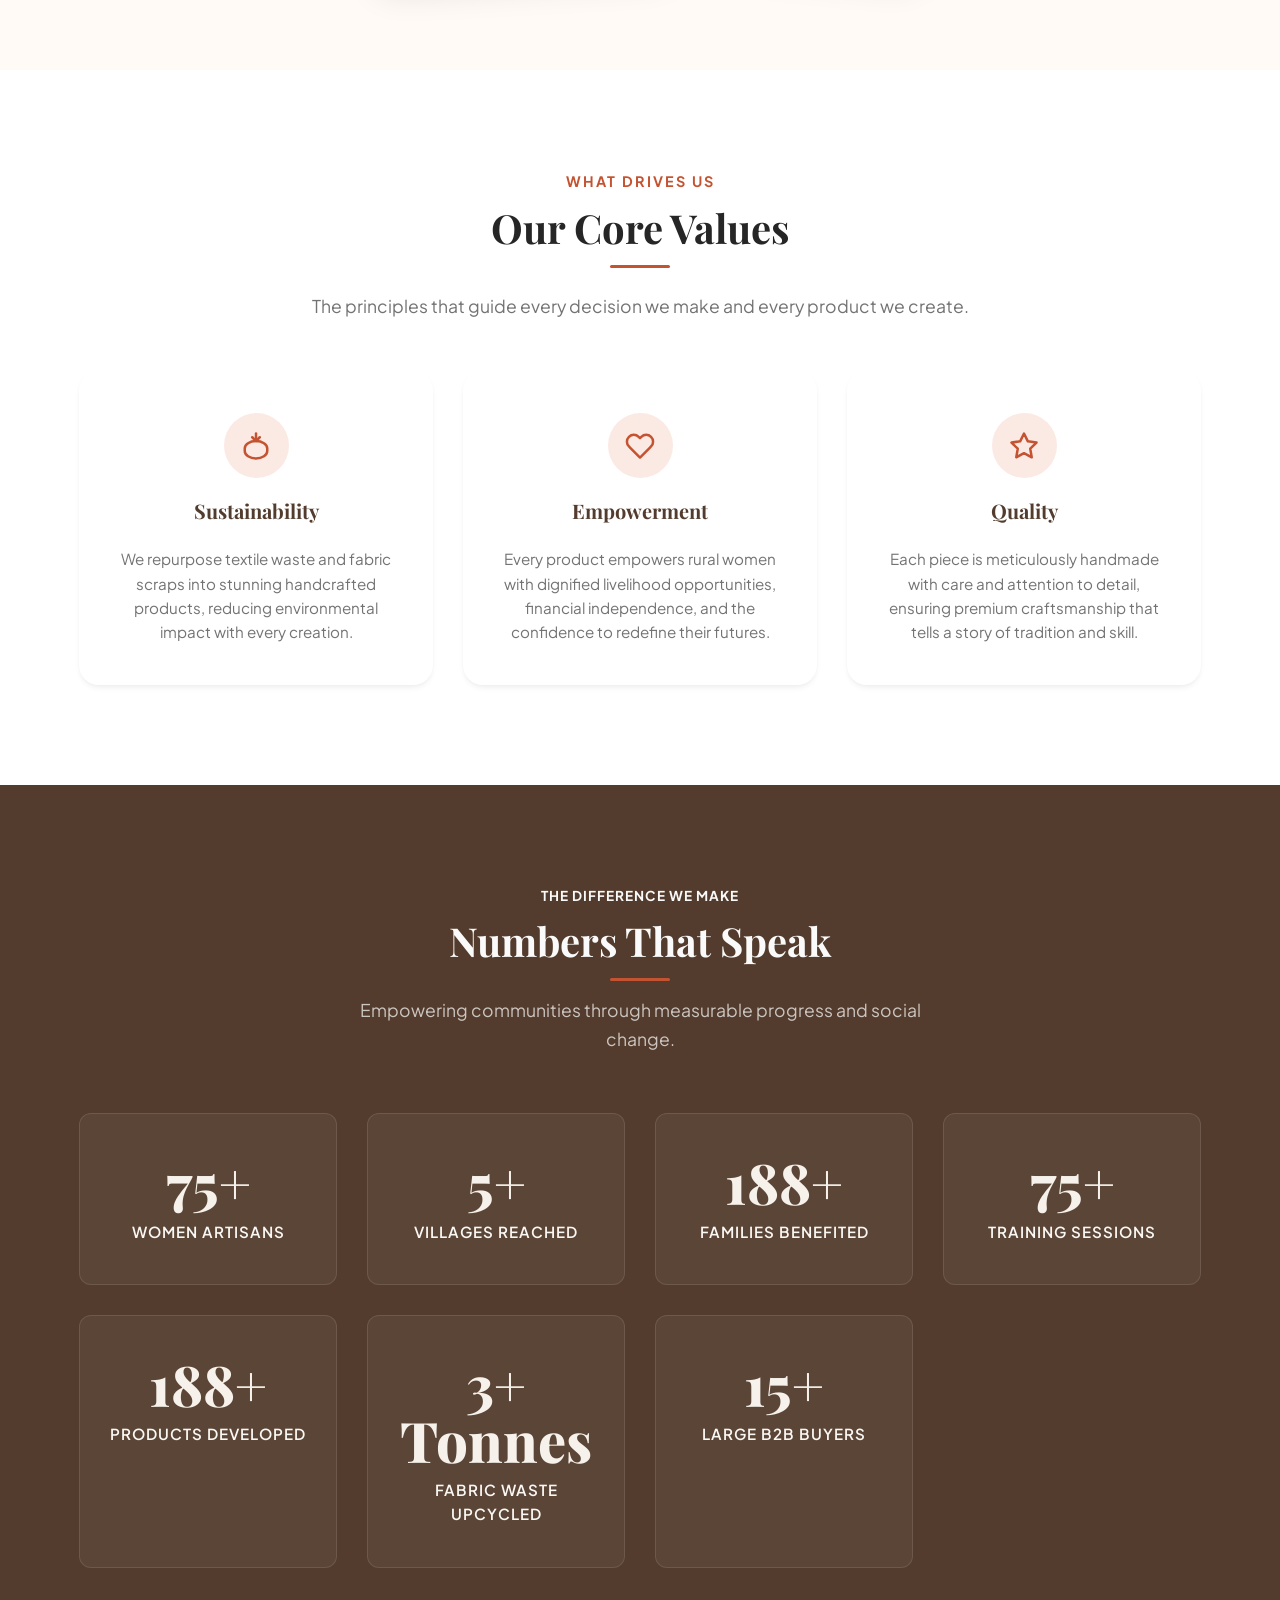
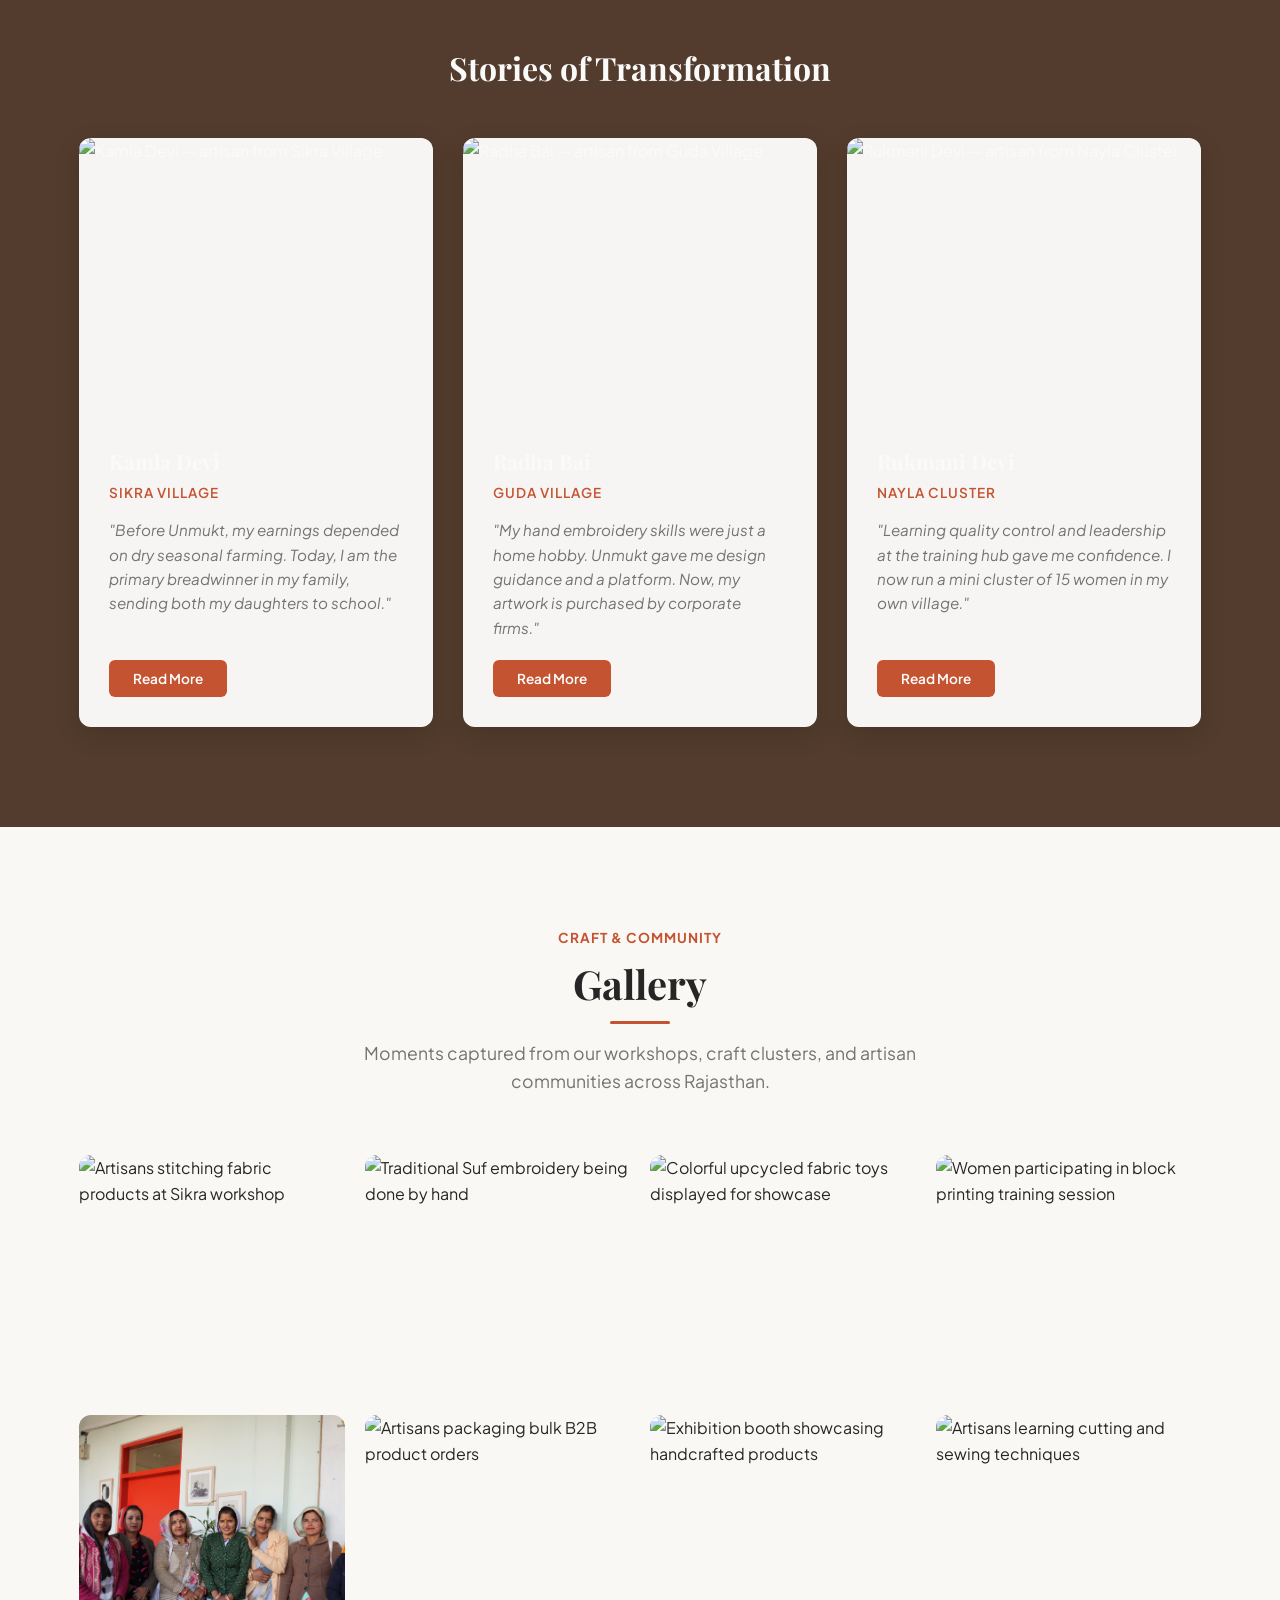
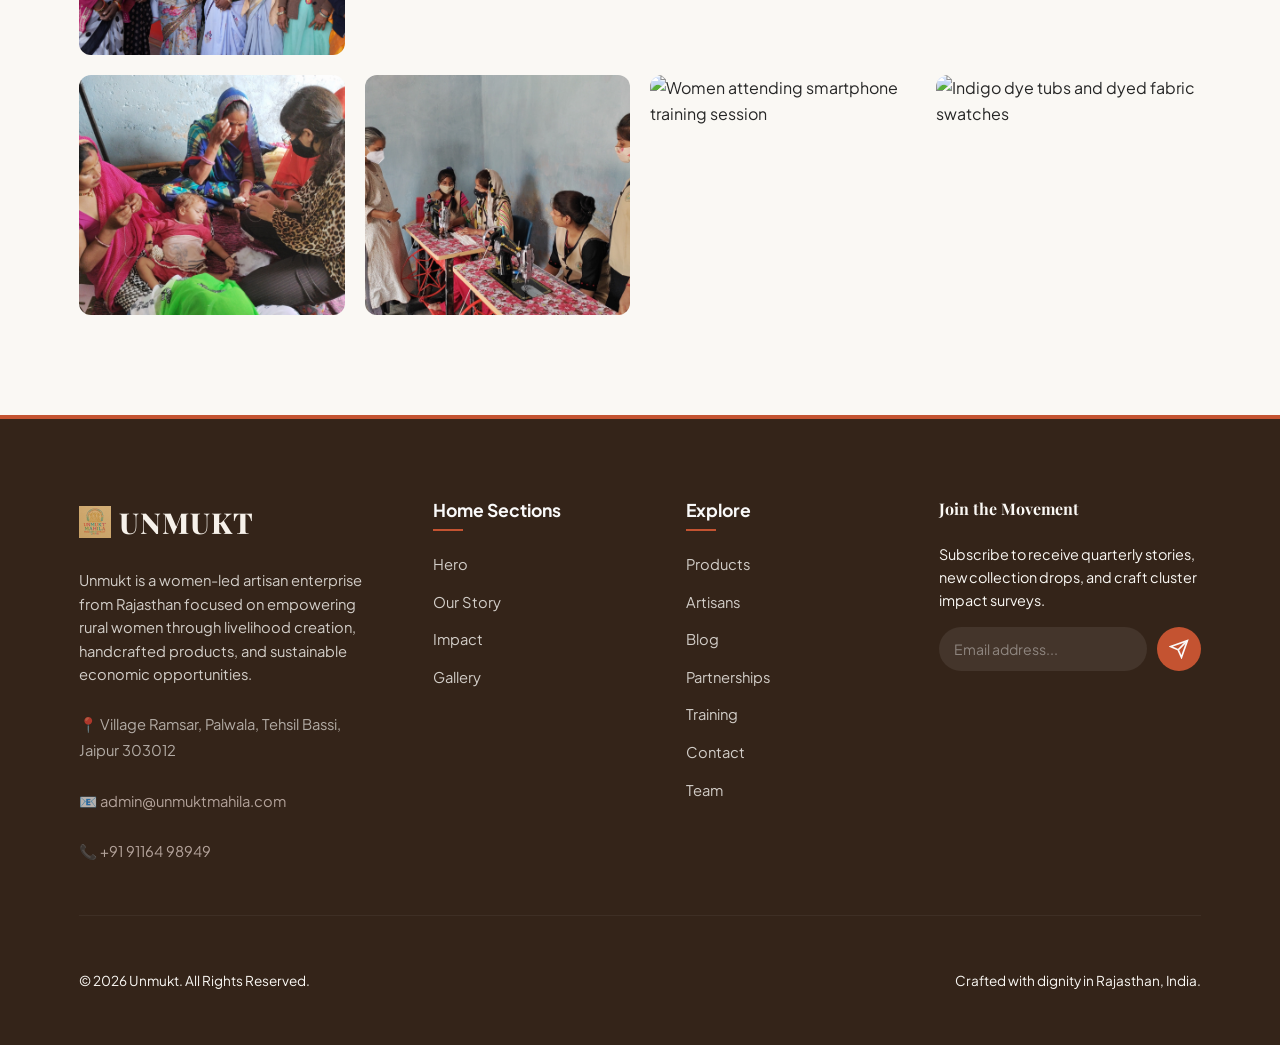
==== commit 37d102aa: "Update image sources and navbar comment" ====
--- a/index.html
+++ b/index.html
@@ -27,7 +27,7 @@
 </head>
 <body>
 
-  <!-- STICKY NAVBAR -->
+  <!-- STICKY NAVBAR -->stories of trab
   <header class="navbar" id="navbar" role="banner">
     <div class="container nav-container">
       <a href="index.html" class="logo" aria-label="UNMUKT Home Page">
@@ -69,7 +69,7 @@
         </div>
       </div>
       <div class="hero-image-container reveal" style="transition-delay: 0.15s;">
-        <img src="./assets/Banner Images/DSC00562.JPG" alt="Rural women artisans of Rajasthan" class="hero-img" style="width: 100%; height: 500px; object-fit: cover; border-radius: var(--radius-lg); box-shadow: var(--shadow-lg);">
+        <img src="./assets/Banner Images//DSC00562.JPG" alt="Rural women artisans of Rajasthan" class="hero-img" style="width: 100%; height: 500px; object-fit: cover; border-radius: var(--radius-lg); box-shadow: var(--shadow-lg);">
       </div>
     </div>
   </section>
@@ -157,7 +157,7 @@
             <img src="./assets/Unmukt Board Meeting/DSC00967 copy.jpg" alt="Artisan weaving">
           </div>
           <div class="intro-img-card">
-            <img src="./assets/Unmukt Board Meeting/DSC00898.JPG"" alt="Finished fabric toys">
+            <img src="./assets/Unmukt group images/Copy of DSC_0452.JPG" alt="Finished fabric toys">
           </div>
         </div>
       </div>
@@ -375,7 +375,7 @@
     <!-- Transformation Stories -->
     <div class="transformation-stories reveal" style="margin-top: 80px;">
       <h3 class="text-center" style="color: var(--color-white); font-size: 2rem; margin-bottom: 50px; font-family: var(--font-heading);">Stories of Transformation</h3>
-      <div class="stories-grid" style="display: grid; grid-template-columns: repeat(auto-fit, minmax(300px, 1fr)); gap: 30px; grid-auto-rows: 1fr;">
+      <div class="stories-grid">
 
         <!-- Story 1 -->
         <article class="story-card" style="display: flex; flex-direction: column; background: rgba(255, 255, 255, 0.95); border-radius: 12px; overflow: hidden; box-shadow: 0 8px 24px rgba(0, 0, 0, 0.15); transition: transform 0.3s ease, box-shadow 0.3s ease;">
@@ -499,7 +499,7 @@
 
         <!-- Gallery 11 (Tall) -->
         <div class="gallery-item">
-          <img src="./assets/Unmukt Board Meeting/DSC00967 copy.jpg" alt="Women attending smartphone training session">
+          <img src="./assets/Plastic waste project/IMG_20230924_113227.jpg" alt="Women attending smartphone training session">
           <div class="gallery-overlay"><span>Digital Hub Session</span></div>
         </div>
 
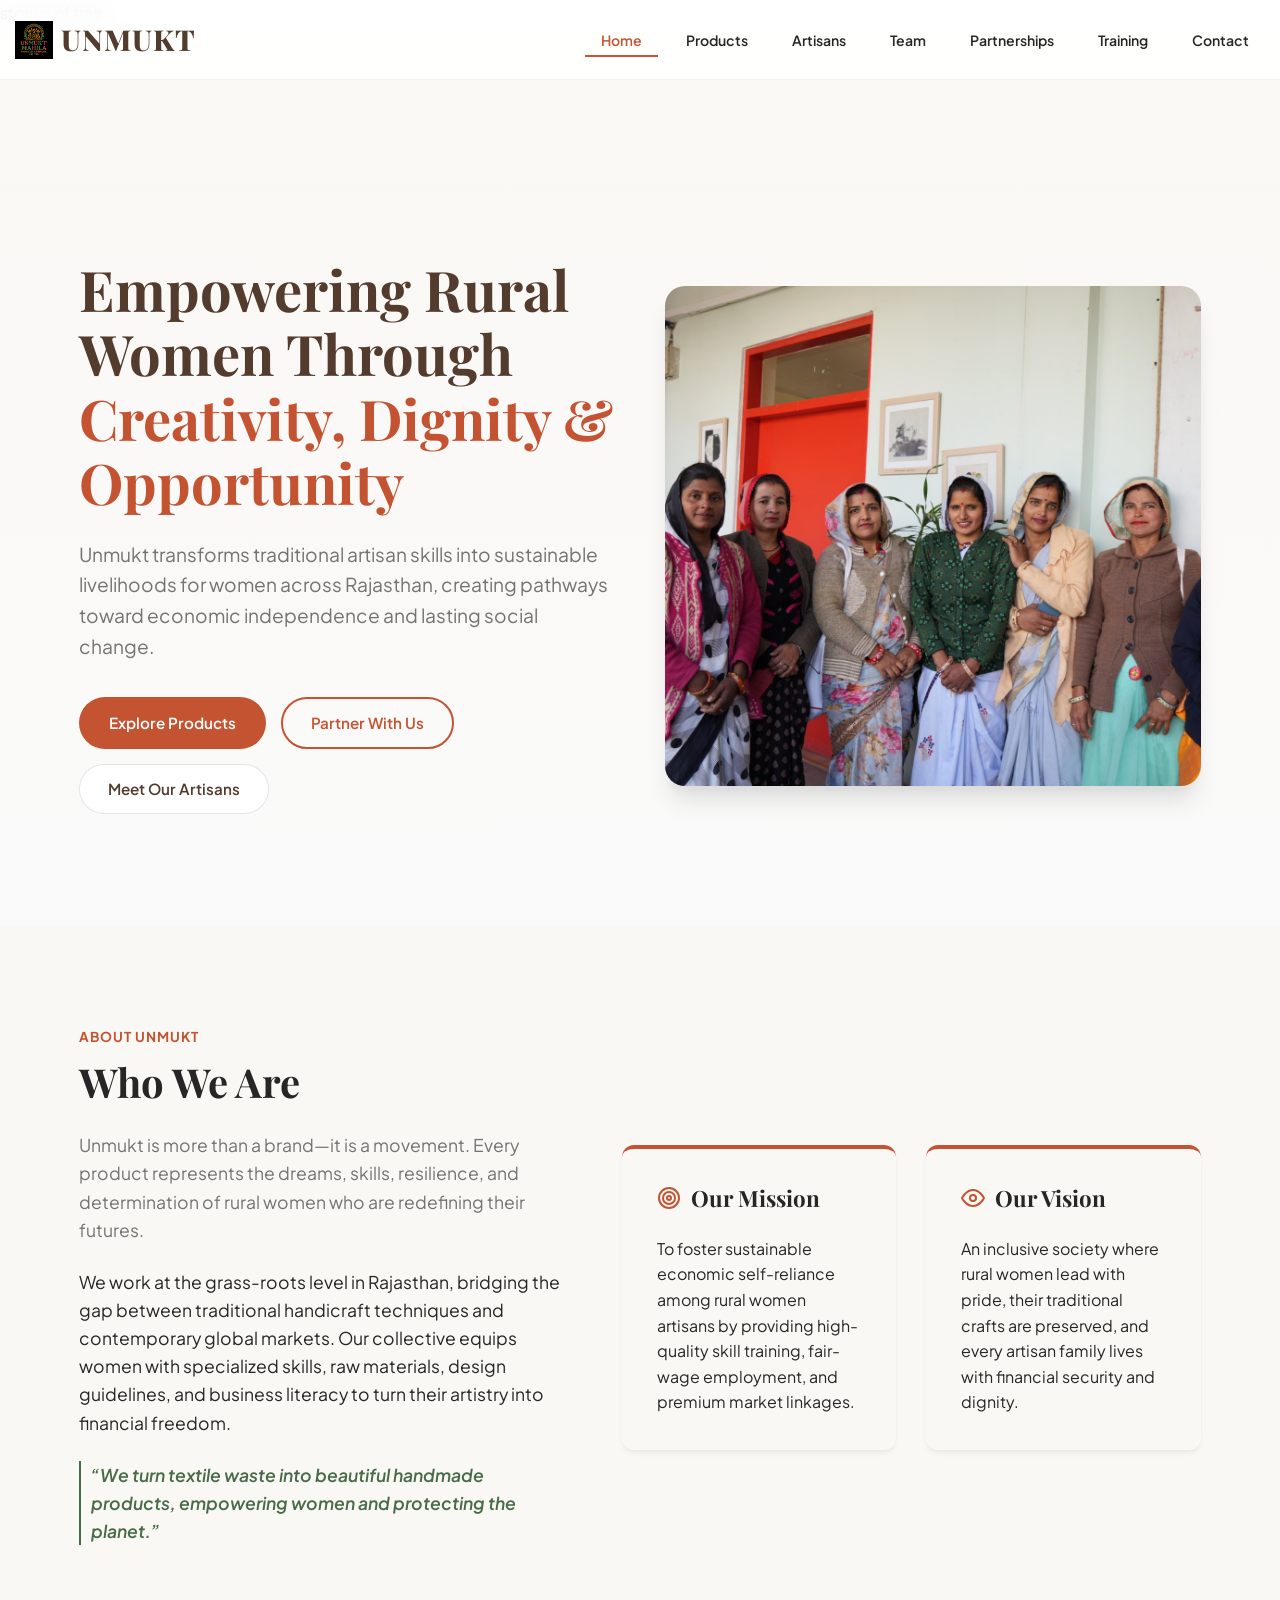
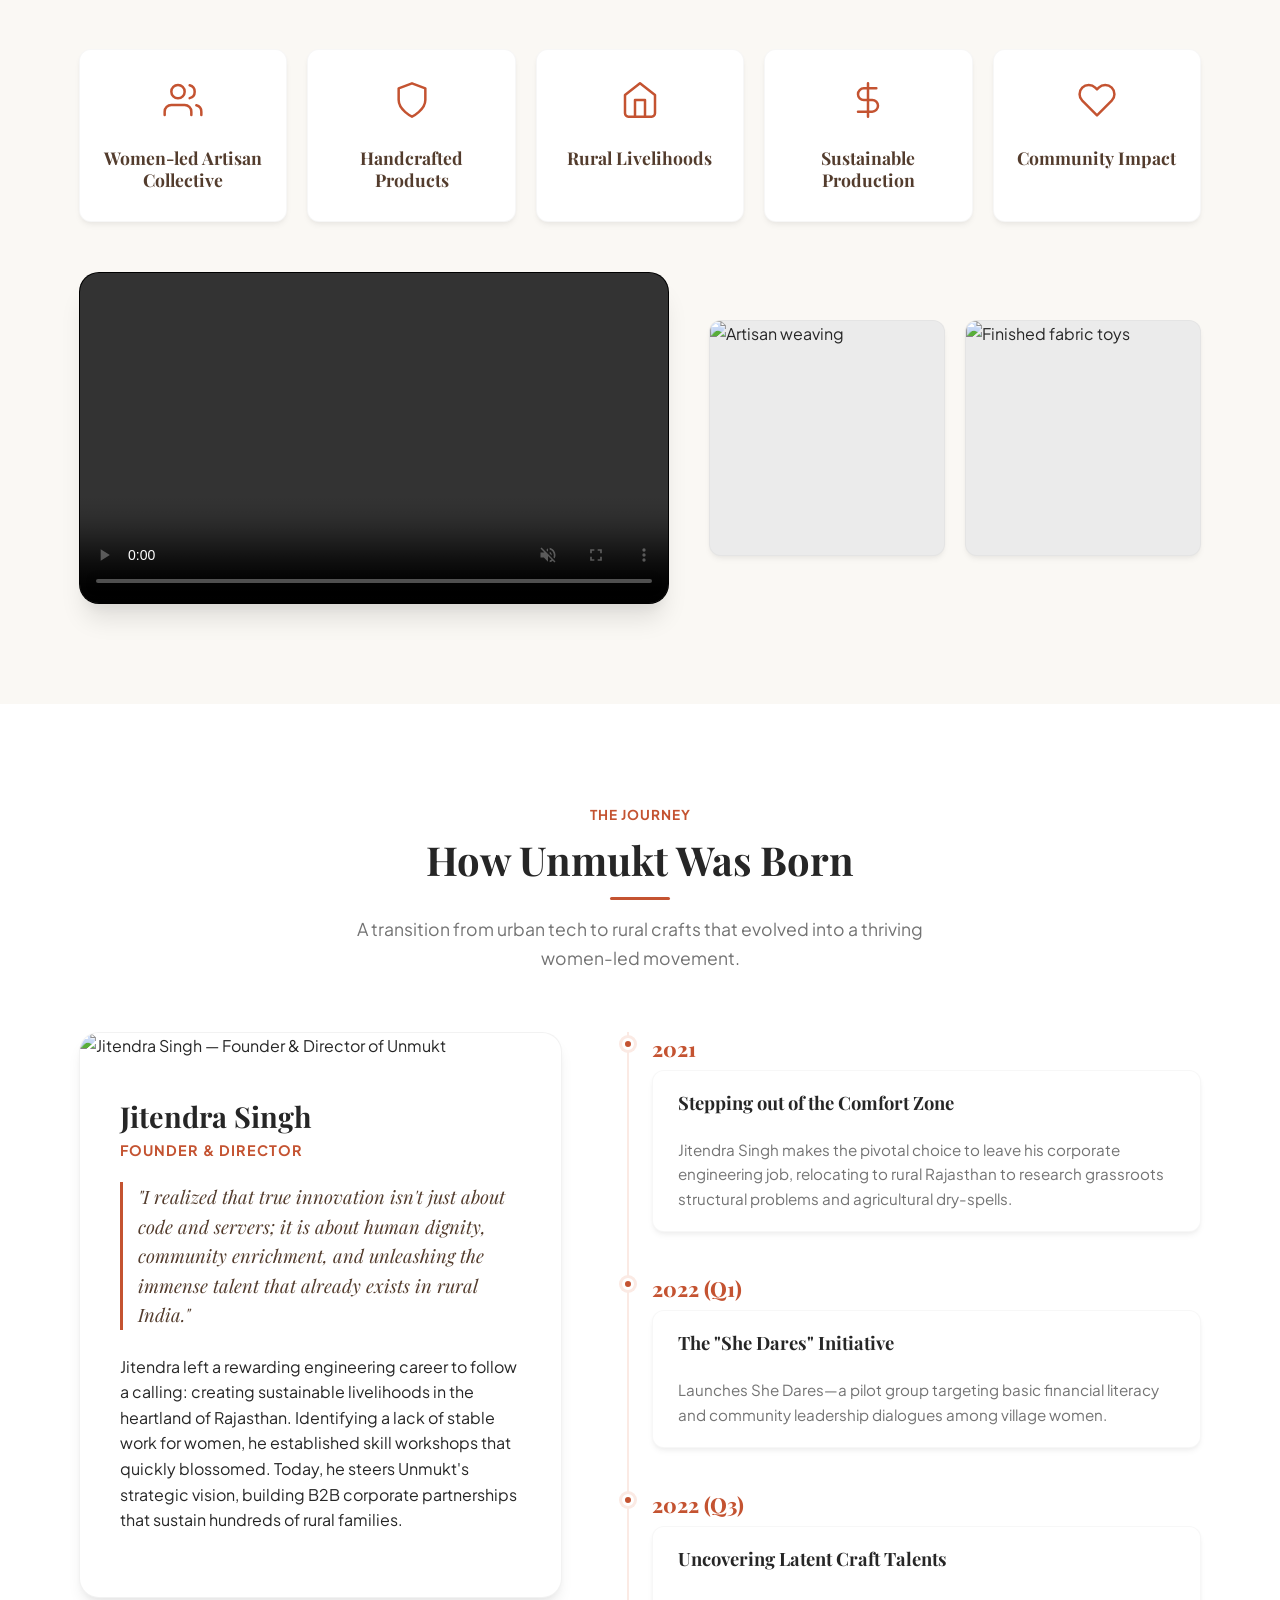
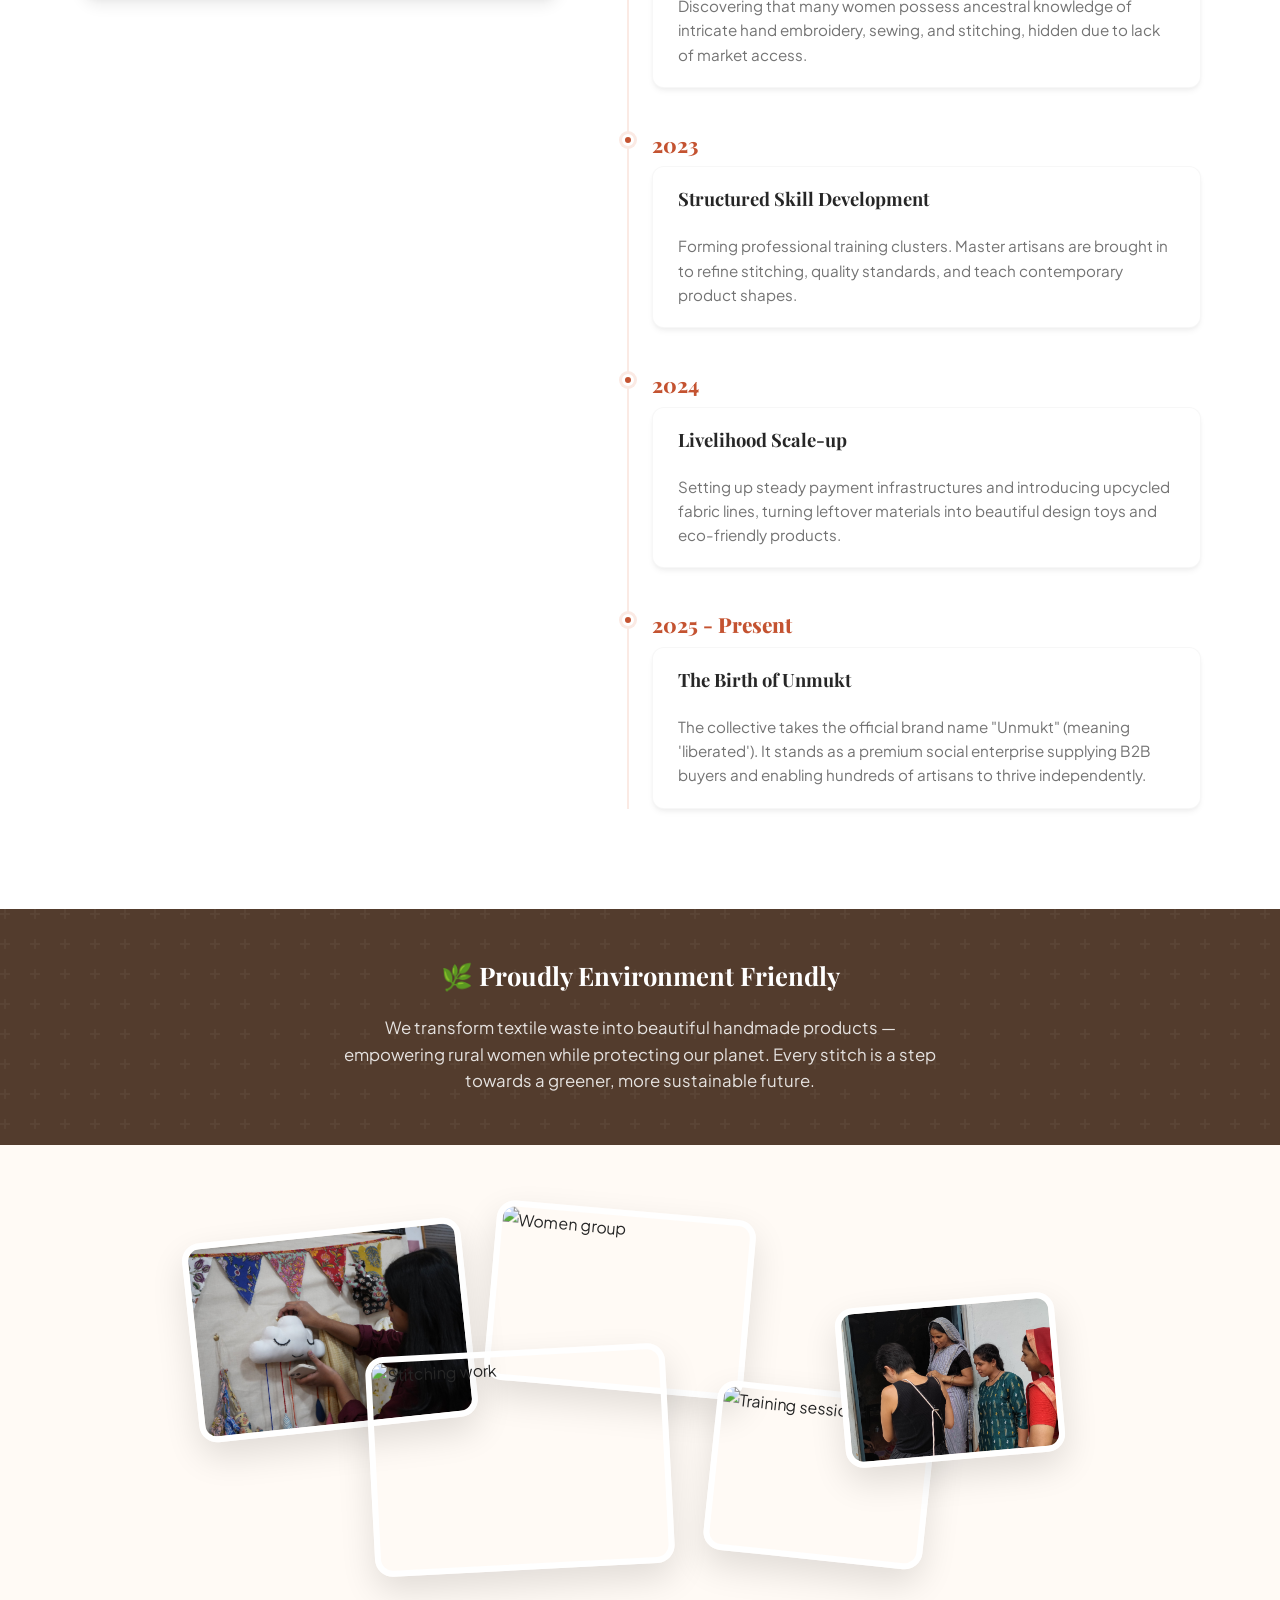
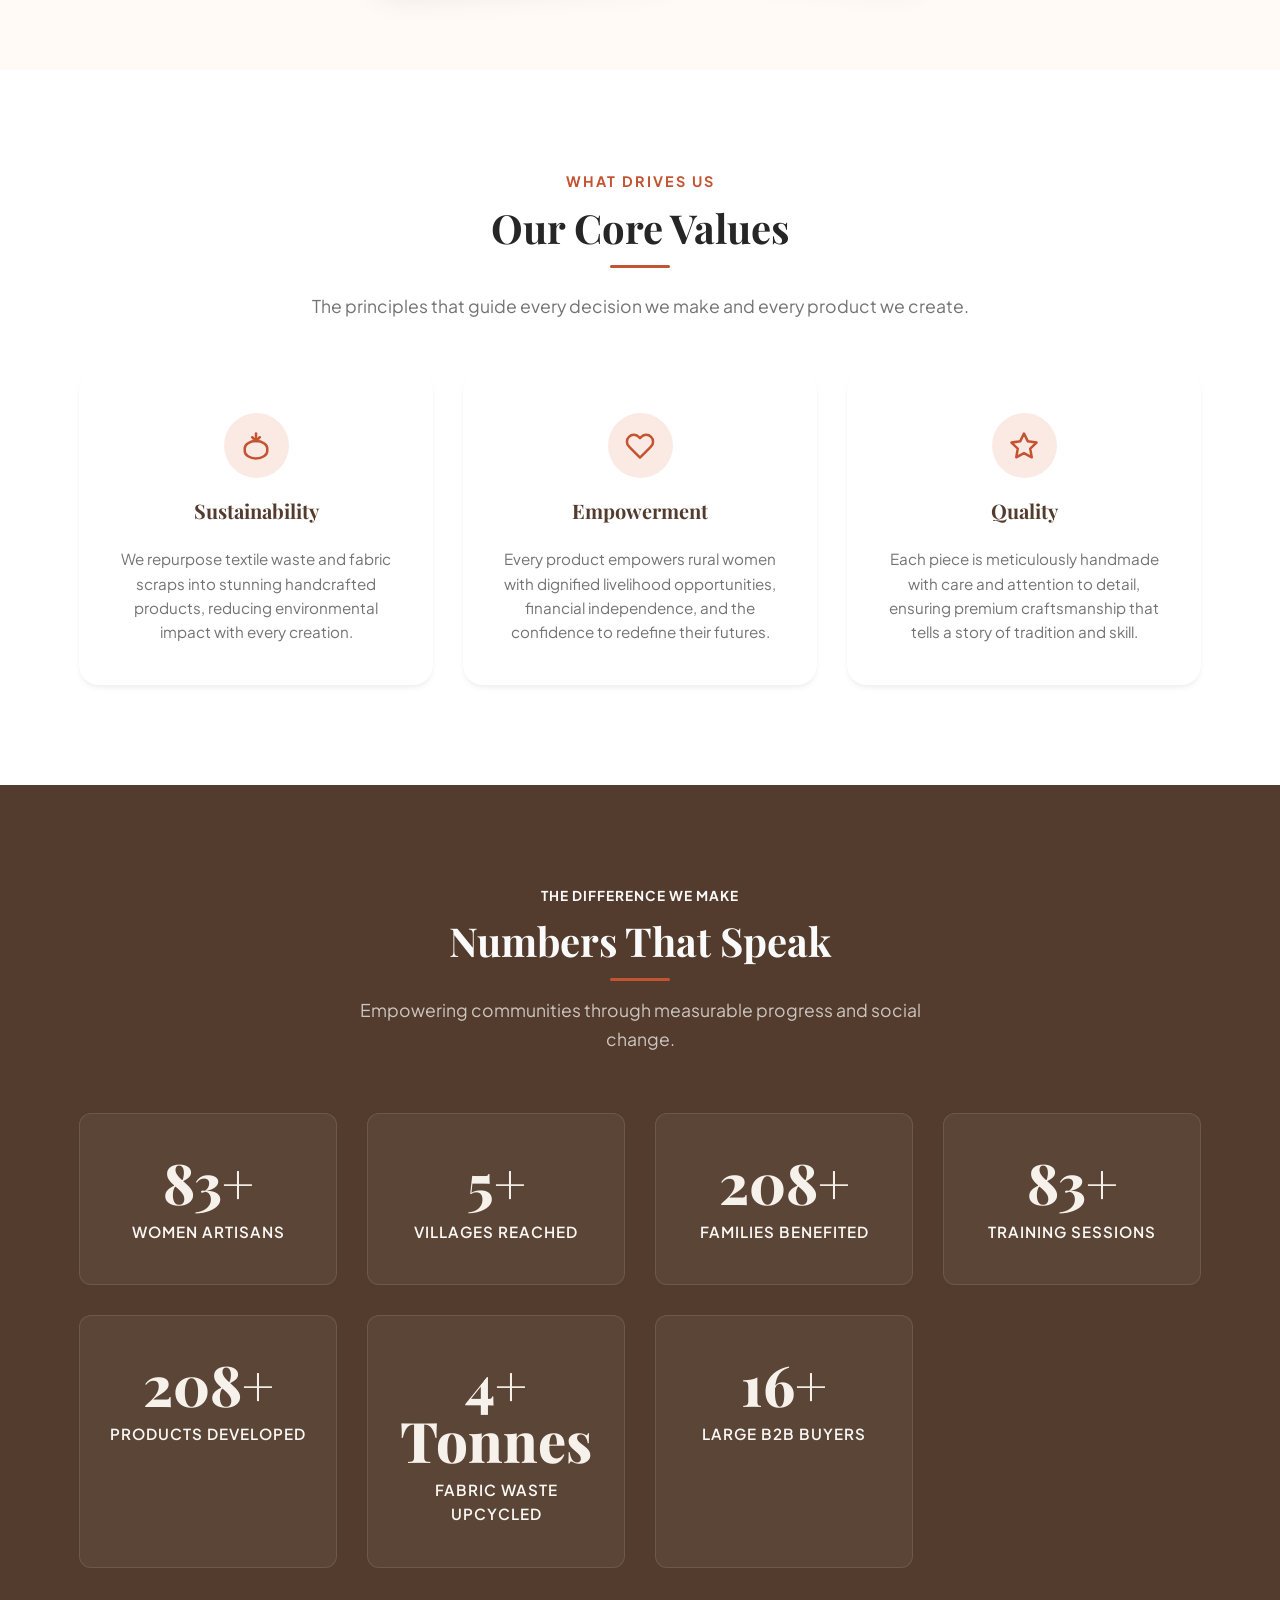
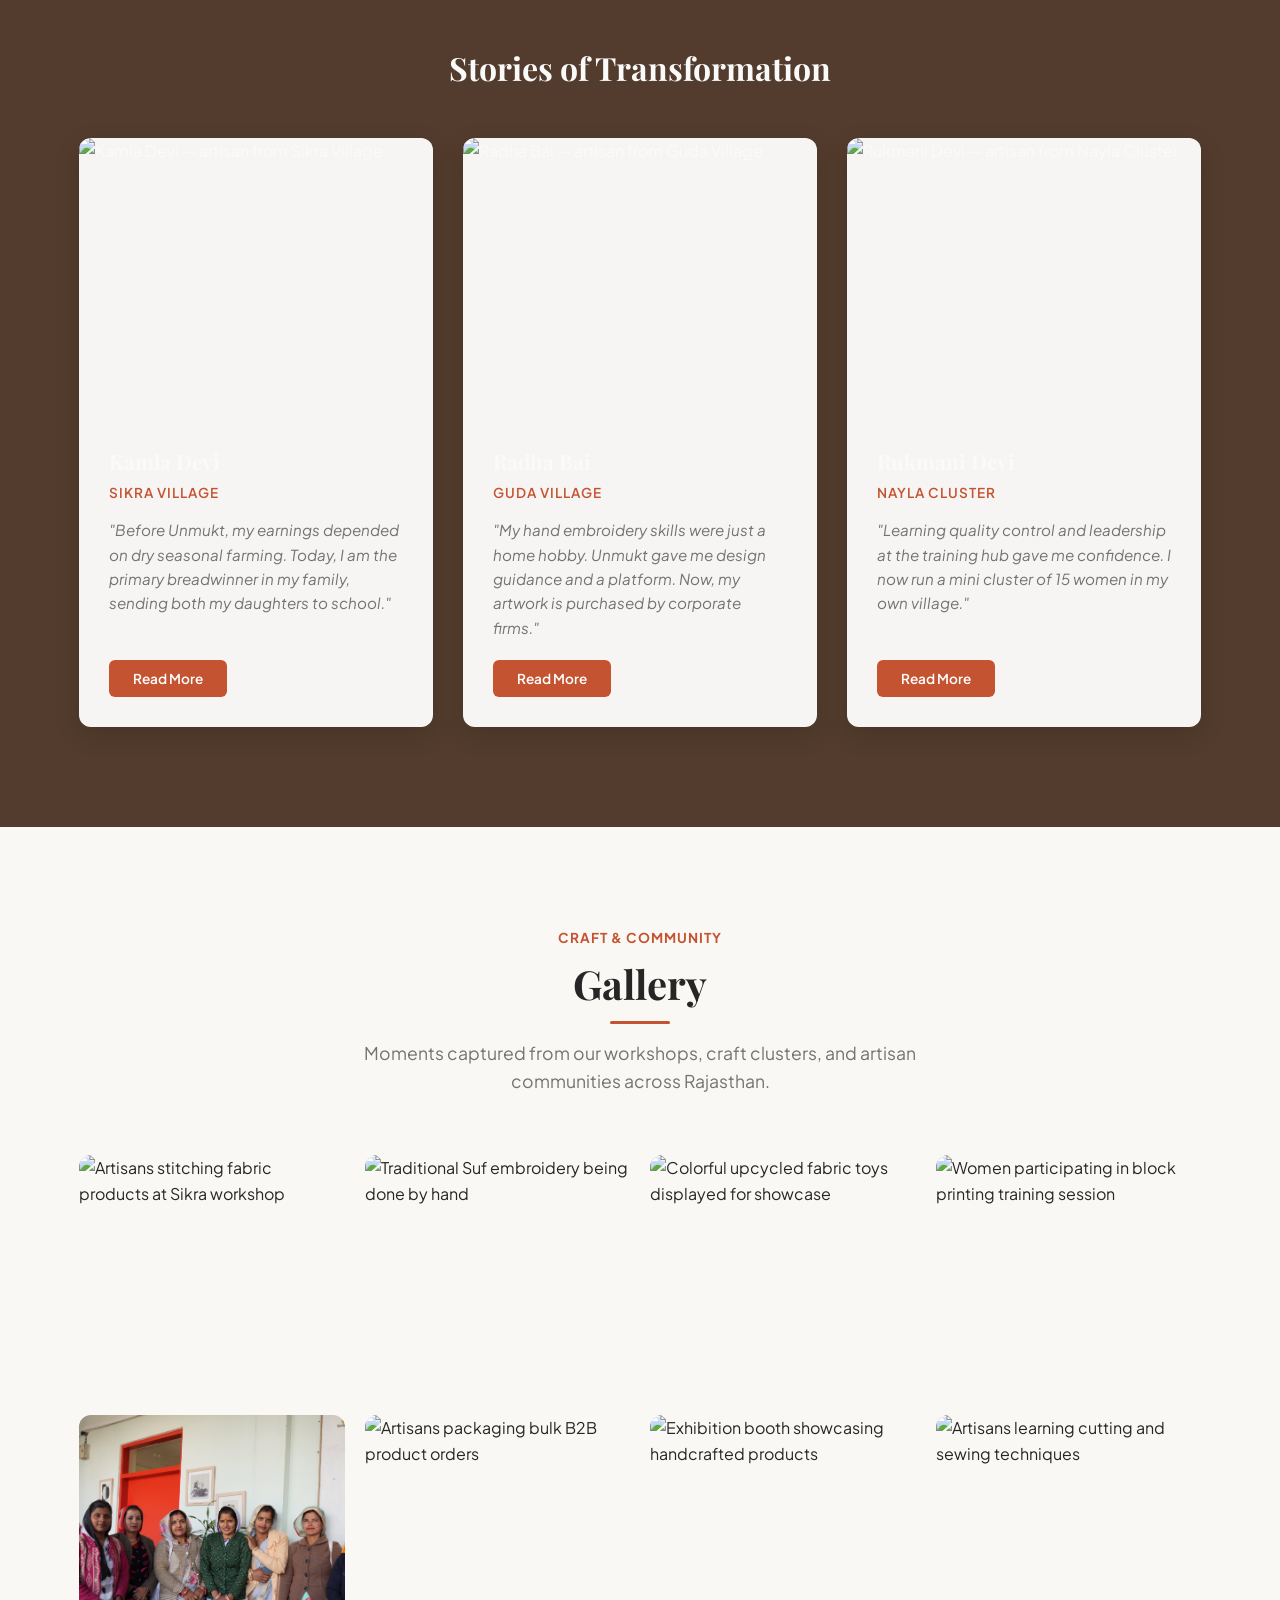
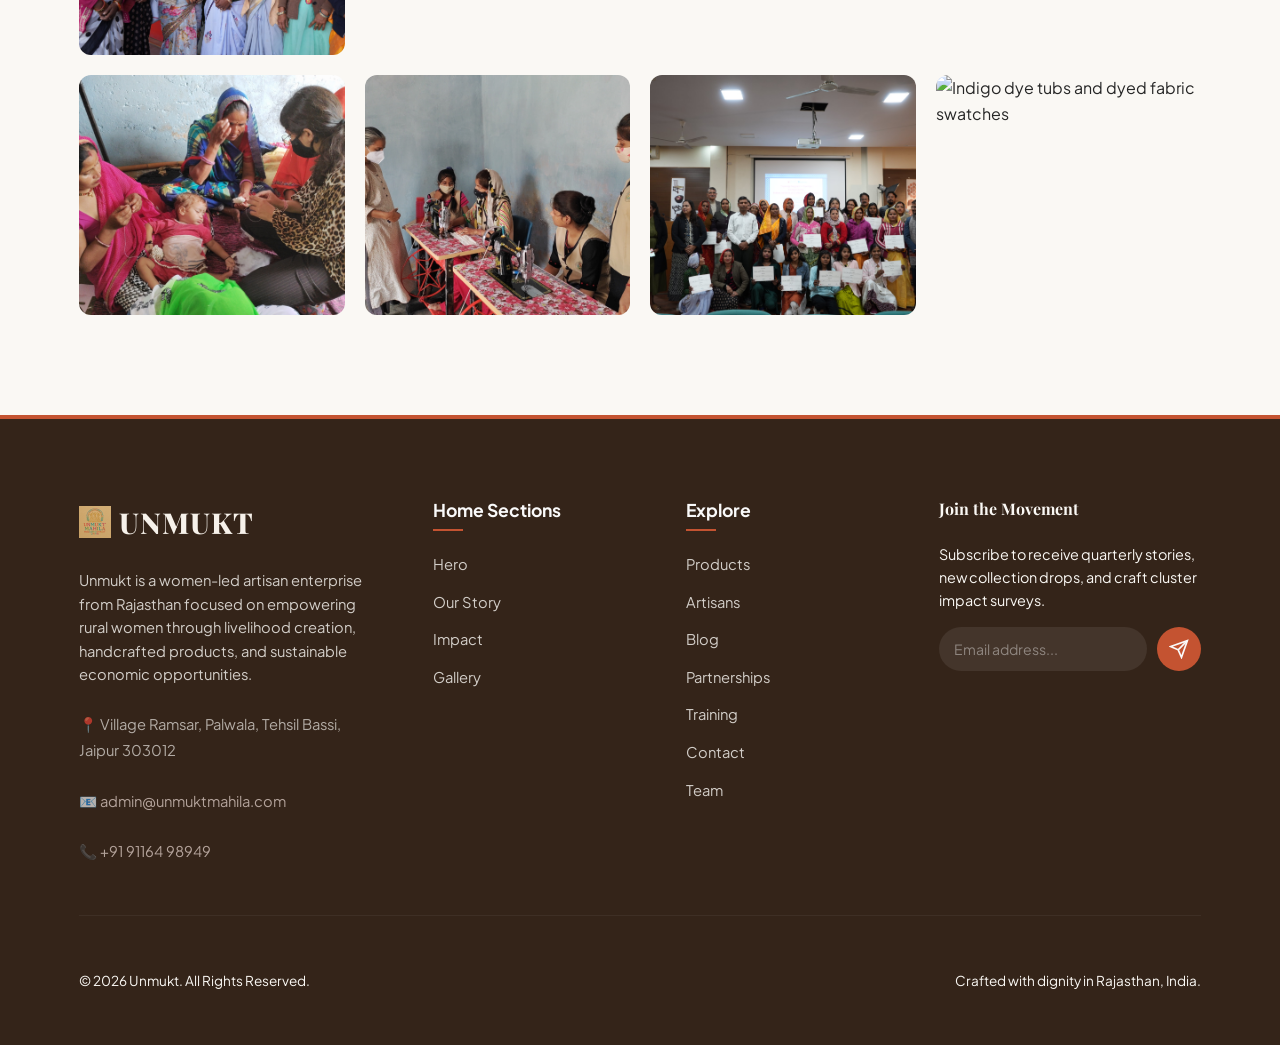
==== commit 9dcc819e: "Update index.html" ====
--- a/index.html
+++ b/index.html
@@ -499,7 +499,7 @@
 
         <!-- Gallery 11 (Tall) -->
         <div class="gallery-item">
-          <img src="./assets/Plastic waste project/IMG_20230924_113227.jpg" alt="Women attending smartphone training session">
+          <img src="./assets/Banner Images/DSC00880.JPG" alt="Women attending smartphone training session">
           <div class="gallery-overlay"><span>Digital Hub Session</span></div>
         </div>
 
--- a/style.css
+++ b/style.css
@@ -769,7 +769,101 @@
   stroke: var(--color-text-muted);
 }
 
-/* Values Grid (Team page) */
+/* Responsive Adjustments */
+
+/* Contact page: stack map and form on small screens */
+@media (max-width: 768px) {
+  .contact-split {
+    display: flex;
+    flex-direction: column;
+    gap: 30px;
+  }
+  .contact-map-container,
+  .contact-form-panel {
+    width: 100%;
+  }
+  .contact-map-container > div {
+    height: 250px; /* reduce map height on mobile */
+  }
+}
+
+/* Ensure all images are fluid and not cut */
+img,
+video {
+  max-width: 100%;
+  height: auto;
+}
+
+/* Hero and story card images: limit height on mobile */
+@media (max-width: 768px) {
+  .hero-image-container .hero-img {
+    height: 250px;
+    object-fit: cover;
+  }
+  .story-card img {
+    height: 200px;
+    object-fit: cover;
+  }
+}
+
+/* Stories of Transformation grid responsive tweaks */
+@media (max-width: 991px) {
+  .stories-grid {
+    grid-template-columns: repeat(2, 1fr);
+    gap: 25px;
+  }
+}
+@media (max-width: 768px) {
+  .stories-grid {
+    grid-template-columns: 1fr;
+    gap: 20px;
+  }
+}
+
+/* Lightbox modal full-screen with scroll */
+#lightbox {
+  position: fixed;
+  inset: 0;
+  display: flex;
+  align-items: center;
+  justify-content: center;
+  background: rgba(0,0,0,0.6);
+  backdrop-filter: blur(4px);
+  z-index: 2000;
+  padding: 20px;
+}
+
+/* Lightbox content container with scroll */
+.lightbox-content {
+  max-width: 900px;
+  width: 100%;
+  max-height: 85vh;
+  overflow-y: auto;
+  background: var(--color-pure-white);
+  padding: 20px;
+  border-radius: var(--radius-md);
+  position: relative;
+}
+
+#lightbox .modal-close {
+  position: absolute;
+  top: 12px;
+  right: 12px;
+  background: none;
+  border: none;
+  font-size: 1.8rem;
+  cursor: pointer;
+  color: var(--color-charcoal);
+}
+
+/* Adjust close button touch target for mobile */
+@media (max-width: 480px) {
+  #lightbox .modal-close {
+    font-size: 2rem;
+    top: 8px;
+    right: 8px;
+  }
+}
 .values-grid {
   display: grid;
   grid-template-columns: repeat(3, 1fr);
@@ -1150,14 +1244,14 @@
 @media (max-width: 991px) {
   .stories-grid {
     grid-template-columns: 1fr 1fr;  /* 2 columns on tablet */
-    gap: 25px;
+    /* gap: 25px; */
   }
 }
 
 @media (max-width: 768px) {
   .stories-grid {
     grid-template-columns: 1fr;  /* 1 column on mobile */
-    gap: 20px;
+    /* gap: 20px; */
   }
 
   .story-card img,
@@ -1456,97 +1550,6 @@
   min-height: 120px;
   resize: vertical;
 }
-
-/* Artisans Grid */
-/* .artisans-grid {
-  display: grid;
-  grid-template-columns: repeat(3, 1fr);
-  gap: 30px;
-  align-items: stretch;
-}
-
-.artisan-card {
-  background-color: var(--color-pure-white);
-  border-radius: var(--radius-lg);
-  overflow: hidden;
-  box-shadow: var(--shadow-md);
-  border: 1px solid rgba(0,0,0,0.03);
-  transition: all var(--transition-normal);
-  display: flex;
-  flex-direction: column;
-}
-
-.artisan-card .artisan-img {
-  width: 100%;
-  height: 260px;
-  object-fit: cover;
-  object-position: center top;
-  display: block;
-  flex-shrink: 0;
-}
-
-.artisan-card:hover {
-  transform: translateY(-8px);
-  box-shadow: var(--shadow-lg);
-}
-
-.artisan-card .placeholder-image {
-  height: 280px;
-  border-radius: 0;
-}
-
-.artisan-info {
-  padding: 25px 30px 30px;
-  display: flex;
-  flex-direction: column;
-  flex: 1;
-}
-
-.artisan-info .btn-read-story {
-  margin-top: auto;
-  width: 100%;
-}
-
-.artisan-info h3 {
-  font-size: 1.5rem;
-  margin-bottom: 5px;
-}
-
-.artisan-village {
-  font-size: 0.85rem;
-  font-weight: 700;
-  text-transform: uppercase;
-  color: var(--color-terracotta);
-  letter-spacing: 1px;
-  margin-bottom: 10px;
-  display: block;
-}
-
-.artisan-skills {
-  display: flex;
-  flex-wrap: wrap;
-  gap: 8px;
-  margin-bottom: 20px;
-}
-
-.skill-tag {
-  font-size: 0.78rem;
-  background-color: var(--color-sand-beige);
-  color: var(--color-earth-brown);
-  padding: 4px 10px;
-  border-radius: var(--radius-round);
-  font-weight: 600;
-}
-
-.artisan-story {
-  font-size: 0.92rem;
-  color: var(--color-text-muted);
-  line-height: 1.5;
-  margin-bottom: 20px;
-  flex: 1;
-} */
-
-
 
 /* Artisans Grid */
 .artisans-grid {
@@ -2393,190 +2396,7 @@
   }
 }
 
-/* Contact Split Layout */
-.contact-split {
-  display: grid;
-  grid-template-columns: 1fr 1.3fr;
-  gap: 50px;
-  align-items: start;
-}
-
-.contact-info-panel {
-  background-color: var(--color-earth-brown);
-  color: var(--color-white);
-  padding: 50px;
-  border-radius: var(--radius-lg);
-  display: flex;
-  flex-direction: column;
-  justify-content: space-between;
-  box-shadow: var(--shadow-lg);
-}
-
-.contact-info-panel h3 {
-  color: var(--color-sand-beige);
-  font-size: 2rem;
-  margin-bottom: 20px;
-}
-
-.contact-info-panel p {
-  color: var(--color-sand-beige-light);
-  margin-bottom: 40px;
-}
-
-.contact-details {
-  display: flex;
-  flex-direction: column;
-  gap: 30px;
-  margin-bottom: 40px;
-}
-
-.detail-item {
-  display: flex;
-  align-items: flex-start;
-  gap: 20px;
-}
-
-.detail-icon {
-  width: 44px;
-  height: 44px;
-  background-color: rgba(255,255,255,0.08);
-  border-radius: 50%;
-  display: flex;
-  align-items: center;
-  justify-content: center;
-  flex-shrink: 0;
-  border: 1px solid rgba(255,255,255,0.1);
-}
-
-.detail-icon svg {
-  width: 20px;
-  height: 20px;
-  stroke: var(--color-sand-beige);
-  fill: none;
-}
-
-.detail-content h4 {
-  font-family: var(--font-body);
-  font-size: 0.85rem;
-  color: var(--color-sand-beige-light);
-  text-transform: uppercase;
-  letter-spacing: 1px;
-  margin-bottom: 5px;
-}
-
-.detail-content p {
-  color: var(--color-white);
-  margin-bottom: 0;
-  font-size: 1rem;
-}
-
-.detail-content a:hover {
-  color: var(--color-sand-beige);
-}
-
-.social-links {
-  display: flex;
-  gap: 15px;
-}
-
-.social-btn {
-  width: 40px;
-  height: 40px;
-  border-radius: 50%;
-  background-color: rgba(255,255,255,0.08);
-  border: 1px solid rgba(255,255,255,0.1);
-  display: flex;
-  align-items: center;
-  justify-content: center;
-  transition: all var(--transition-fast);
-}
-
-.social-btn:hover {
-  background-color: var(--color-terracotta);
-  border-color: var(--color-terracotta);
-  transform: translateY(-3px);
-}
-
-.social-btn svg {
-  width: 18px;
-  height: 18px;
-  stroke: var(--color-white);
-  fill: none;
-  stroke-width: 2;
-}
-
-.contact-form-panel {
-  background-color: var(--color-pure-white);
-  padding: 50px;
-  border-radius: var(--radius-lg);
-  box-shadow: var(--shadow-md);
-  border: 1px solid rgba(0,0,0,0.03);
-}
-
-@media (max-width: 991px) {
-  .contact-split {
-    grid-template-columns: 1fr;  /* Stack on mobile */
-    gap: 40px;
-  }
-
-  .contact-map-container > div:first-child {
-    min-height: 250px;
-  }
-}
-
-@media (max-width: 768px) {
-  .contact-info-panel, .contact-form-panel {
-    padding: 30px;
-  }
-}
-
-@media (max-width: 550px) {
-  .contact-info-panel, .contact-form-panel {
-    padding: 20px;
-  }
-}
-
-
-/* Map Section */
-.map-section {
-  padding: 0;
-  line-height: 0;
-  position: relative;
-}
-
-.map-placeholder {
-  width: 100%;
-  height: 450px;
-  background-color: var(--color-placeholder-bg);
-  display: flex;
-  flex-direction: column;
-  justify-content: center;
-  align-items: center;
-  color: var(--color-placeholder-text);
-  border-top: 1px solid var(--color-placeholder-border);
-  border-bottom: 1px solid var(--color-placeholder-border);
-}
-
-.map-placeholder svg {
-  width: 48px;
-  height: 48px;
-  stroke: var(--color-placeholder-text);
-  margin-bottom: 12px;
-}
-
-.map-placeholder p {
-  font-weight: 700;
-  text-transform: uppercase;
-  font-size: 0.9rem;
-  letter-spacing: 1px;
-  margin-bottom: 0;
-}
-
-.map-iframe {
-  width: 100%;
-  height: 450px;
-  border: none;
-}
+
 
 /* Footer Styles */
 .footer {
@@ -3070,4 +2890,4 @@
     grid-column: span 2;
     height: 220px;
   }
-}+}
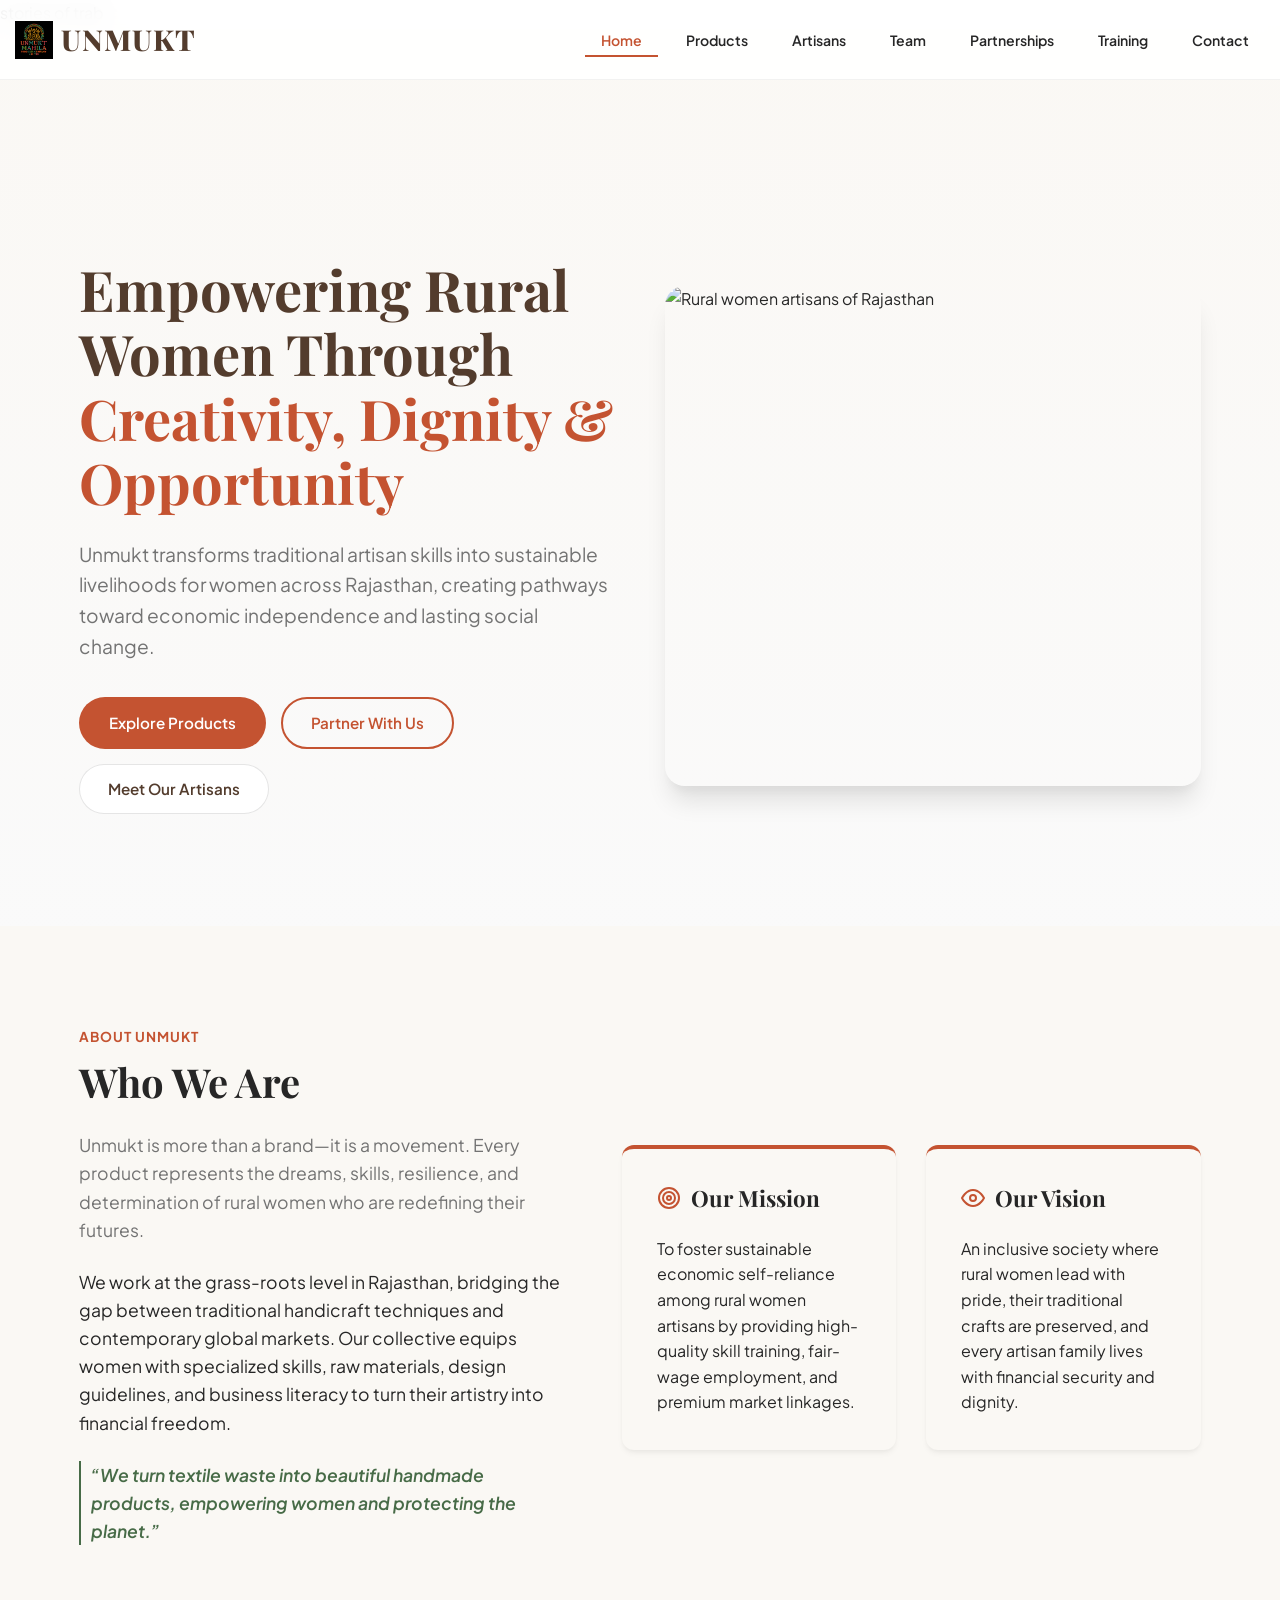
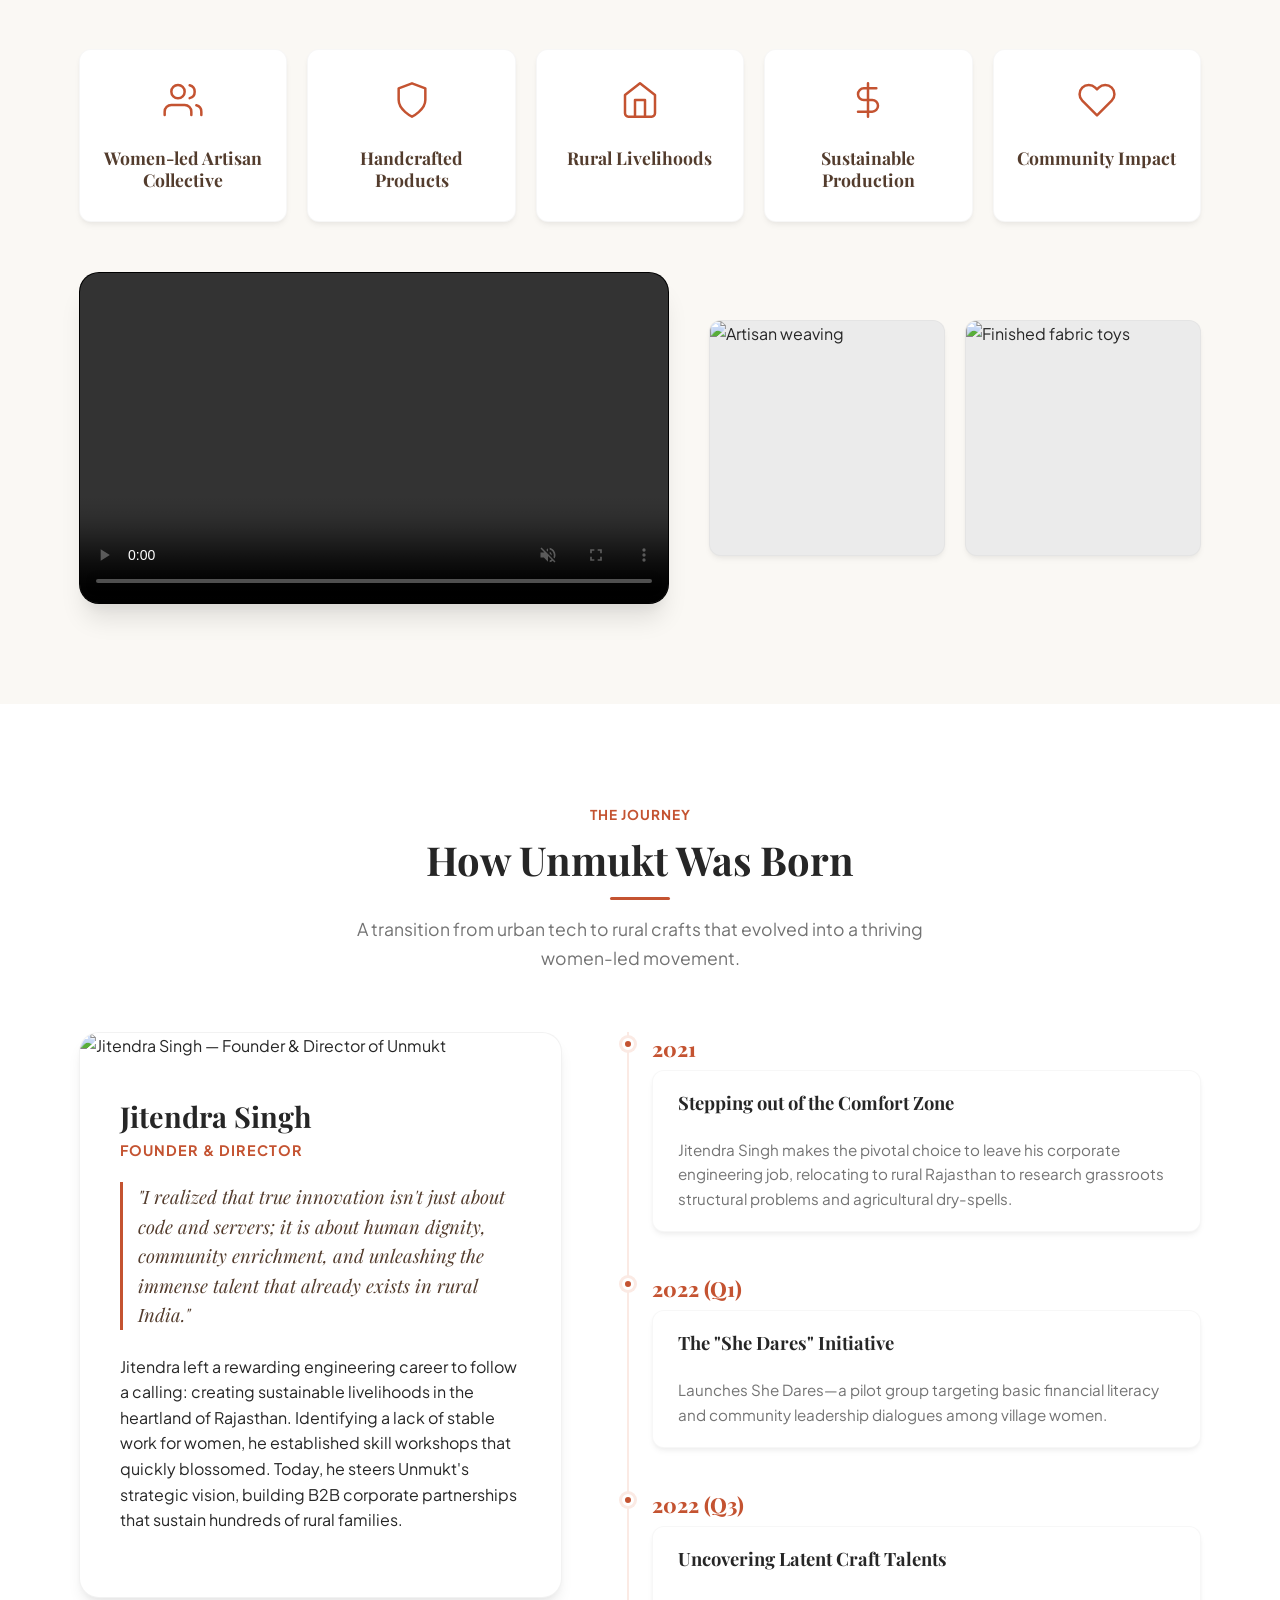
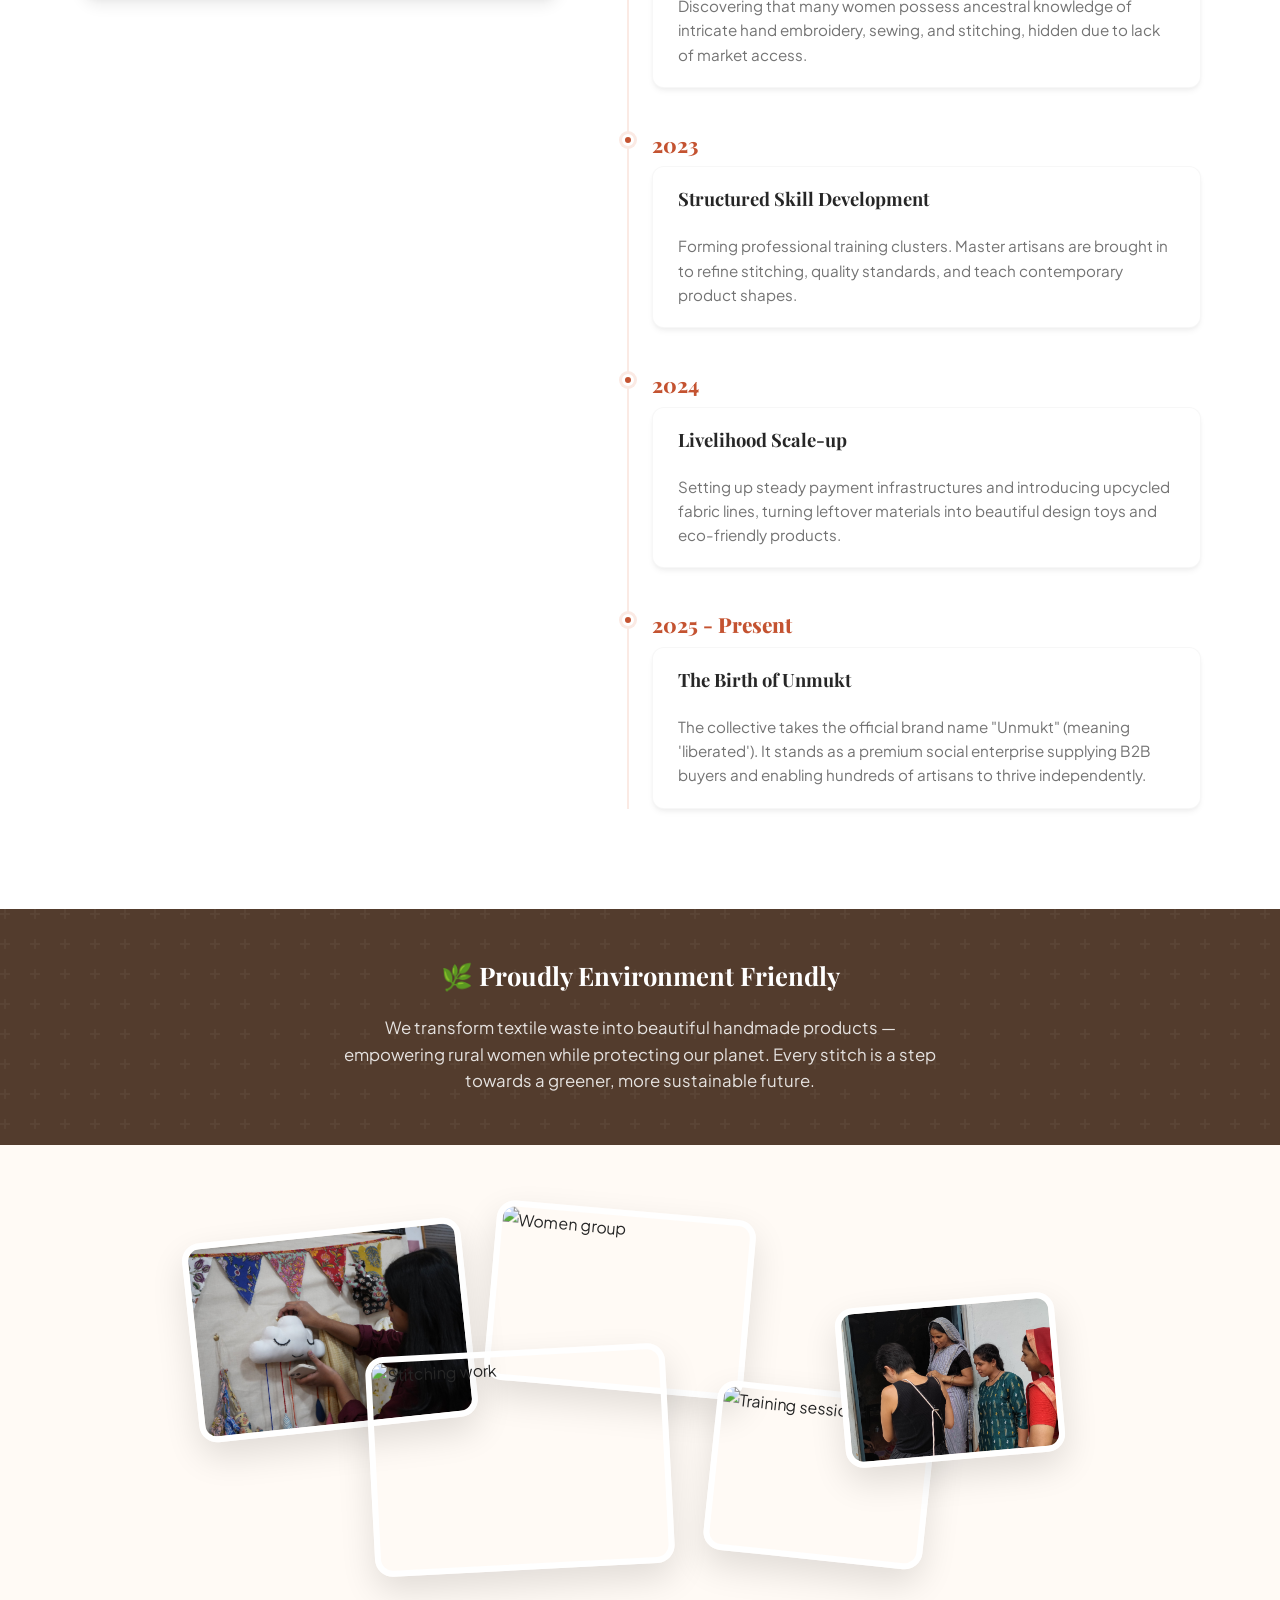
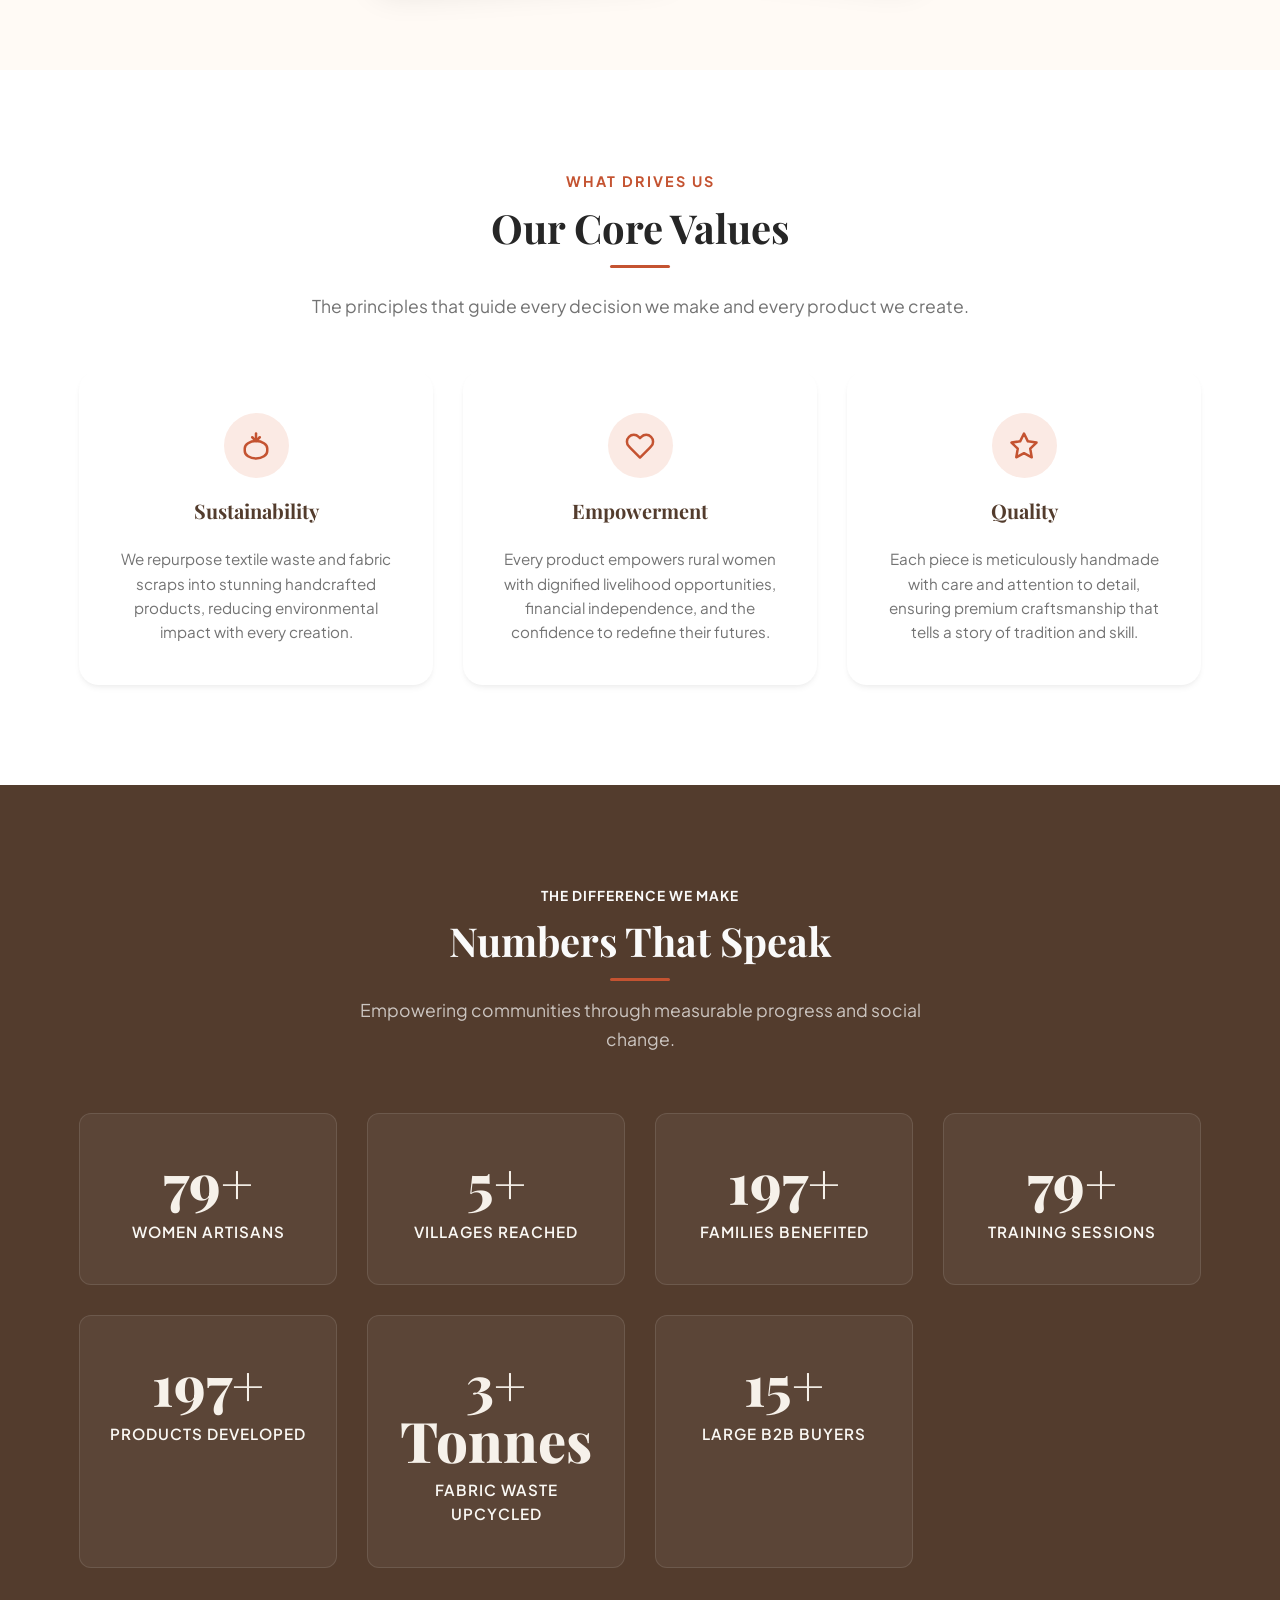
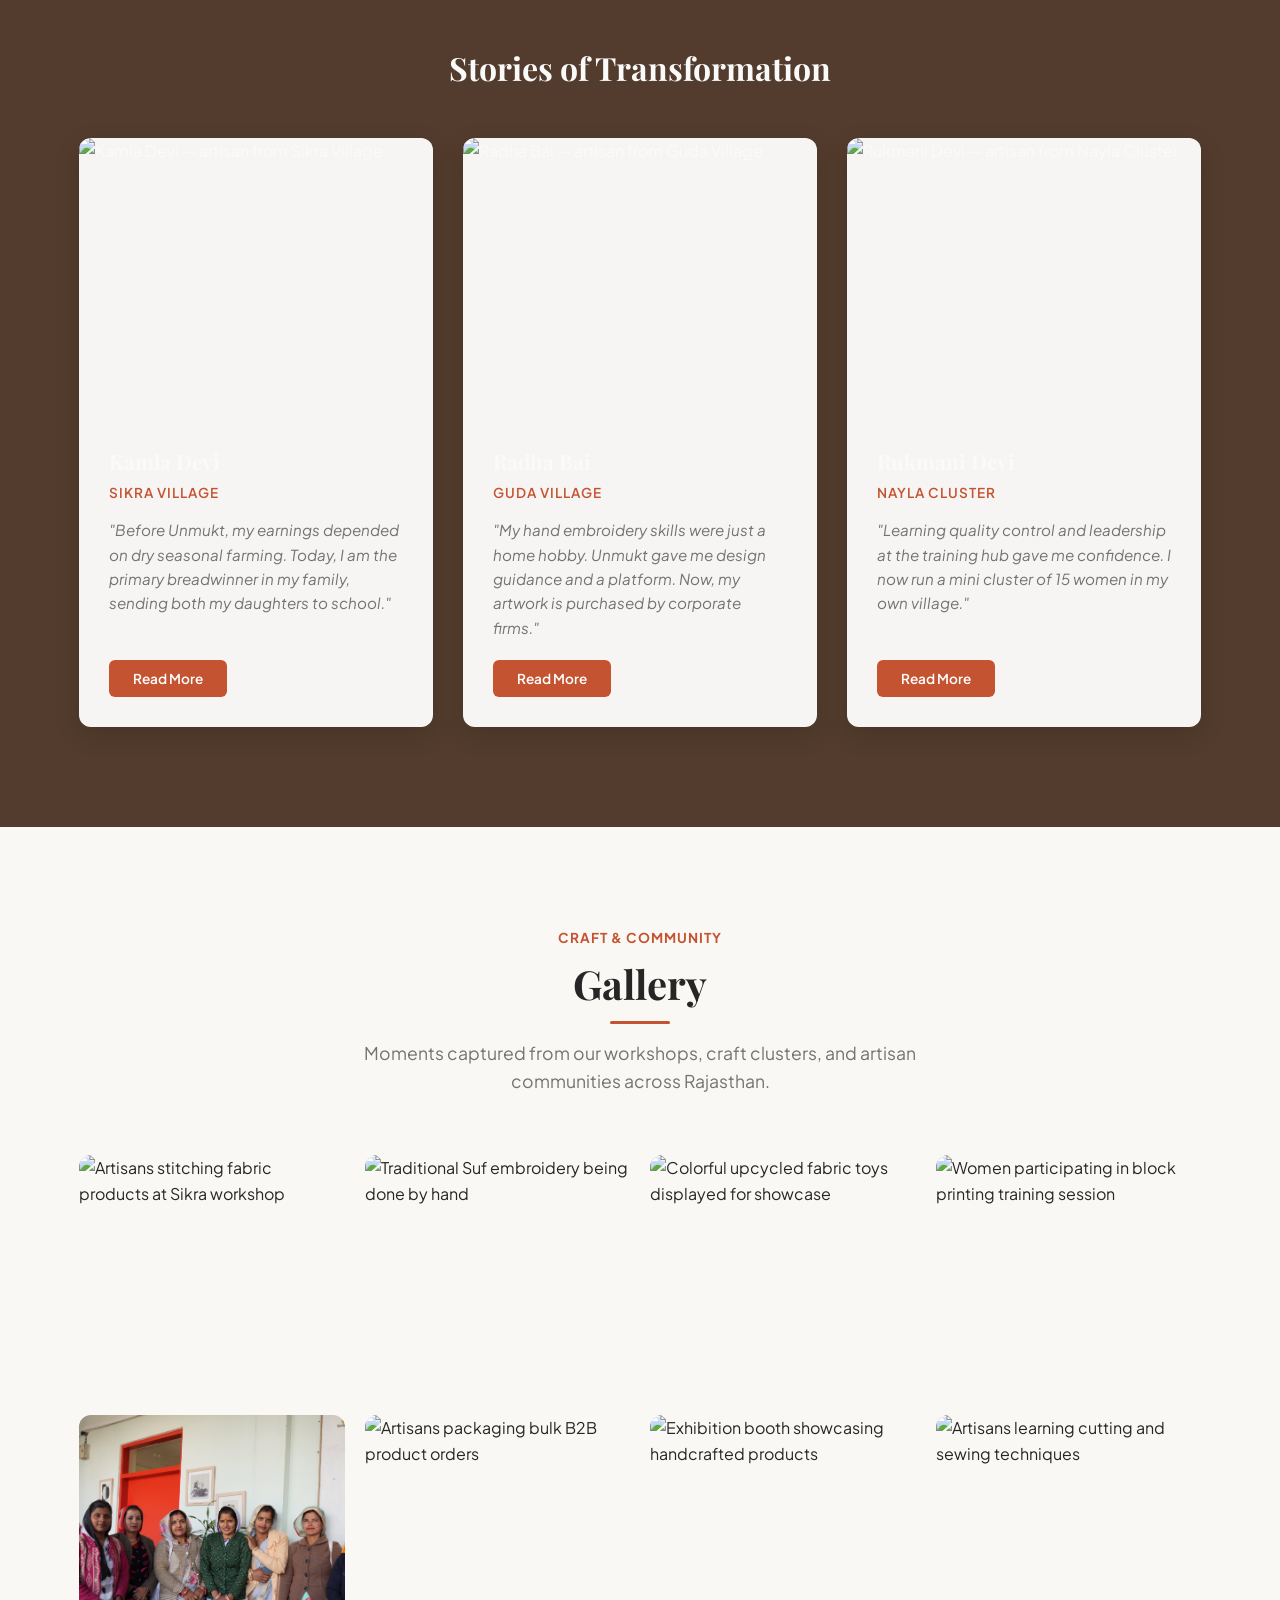
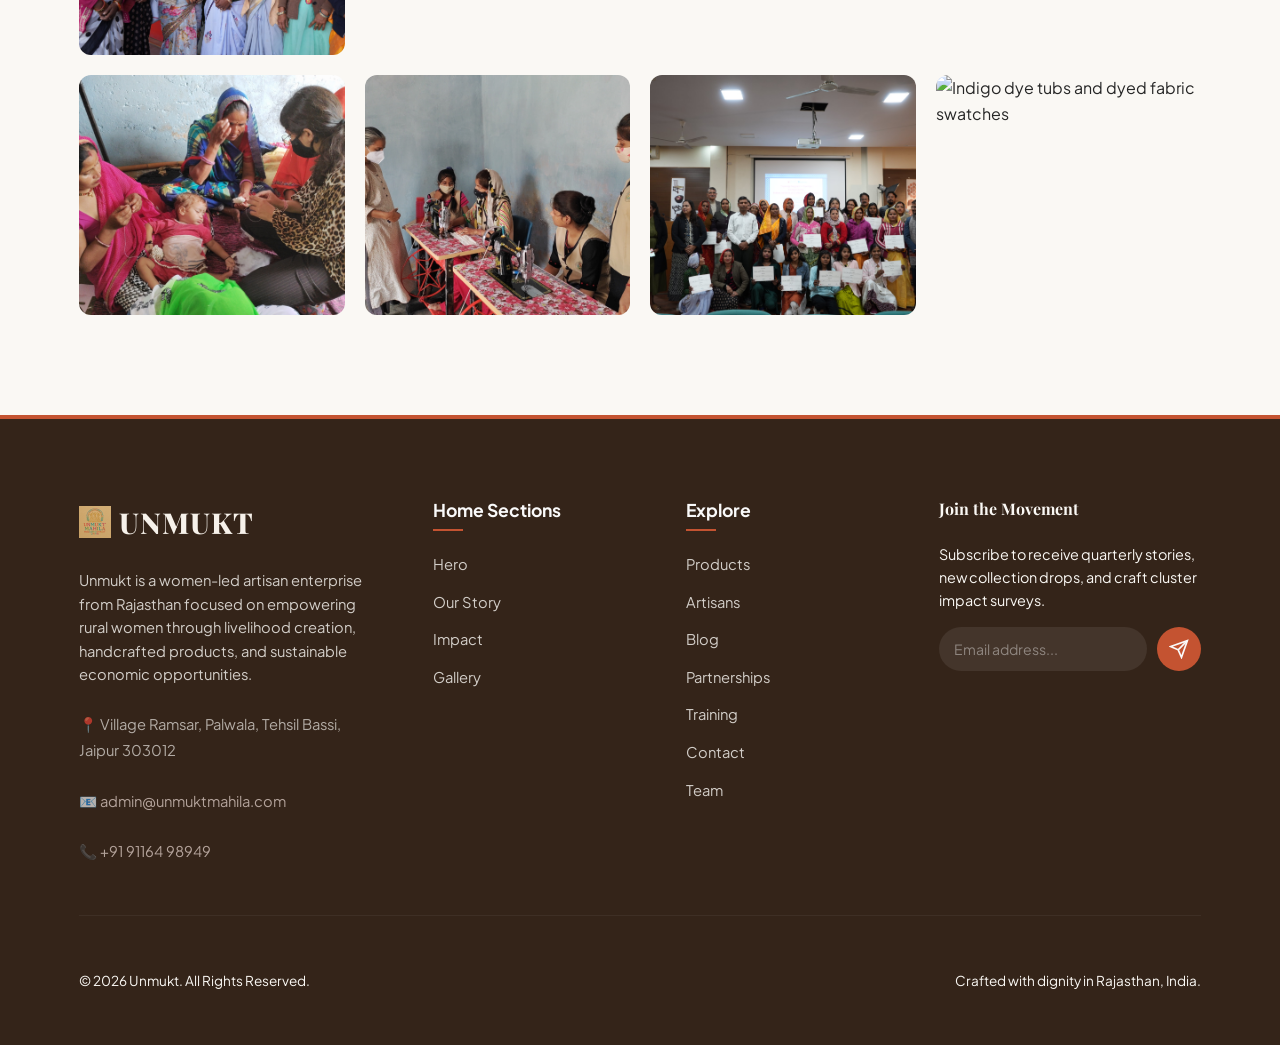
==== commit a194e04c: "Update index.html" ====
--- a/index.html
+++ b/index.html
@@ -69,7 +69,7 @@
         </div>
       </div>
       <div class="hero-image-container reveal" style="transition-delay: 0.15s;">
-        <img src="./assets/Banner Images//DSC00562.JPG" alt="Rural women artisans of Rajasthan" class="hero-img" style="width: 100%; height: 500px; object-fit: cover; border-radius: var(--radius-lg); box-shadow: var(--shadow-lg);">
+        <img src="./assets/Unmukt group images/Copy of DSC_0452.JPG" alt="Rural women artisans of Rajasthan" class="hero-img" style="width: 100%; height: 500px; object-fit: cover; border-radius: var(--radius-lg); box-shadow: var(--shadow-lg);">
       </div>
     </div>
   </section>
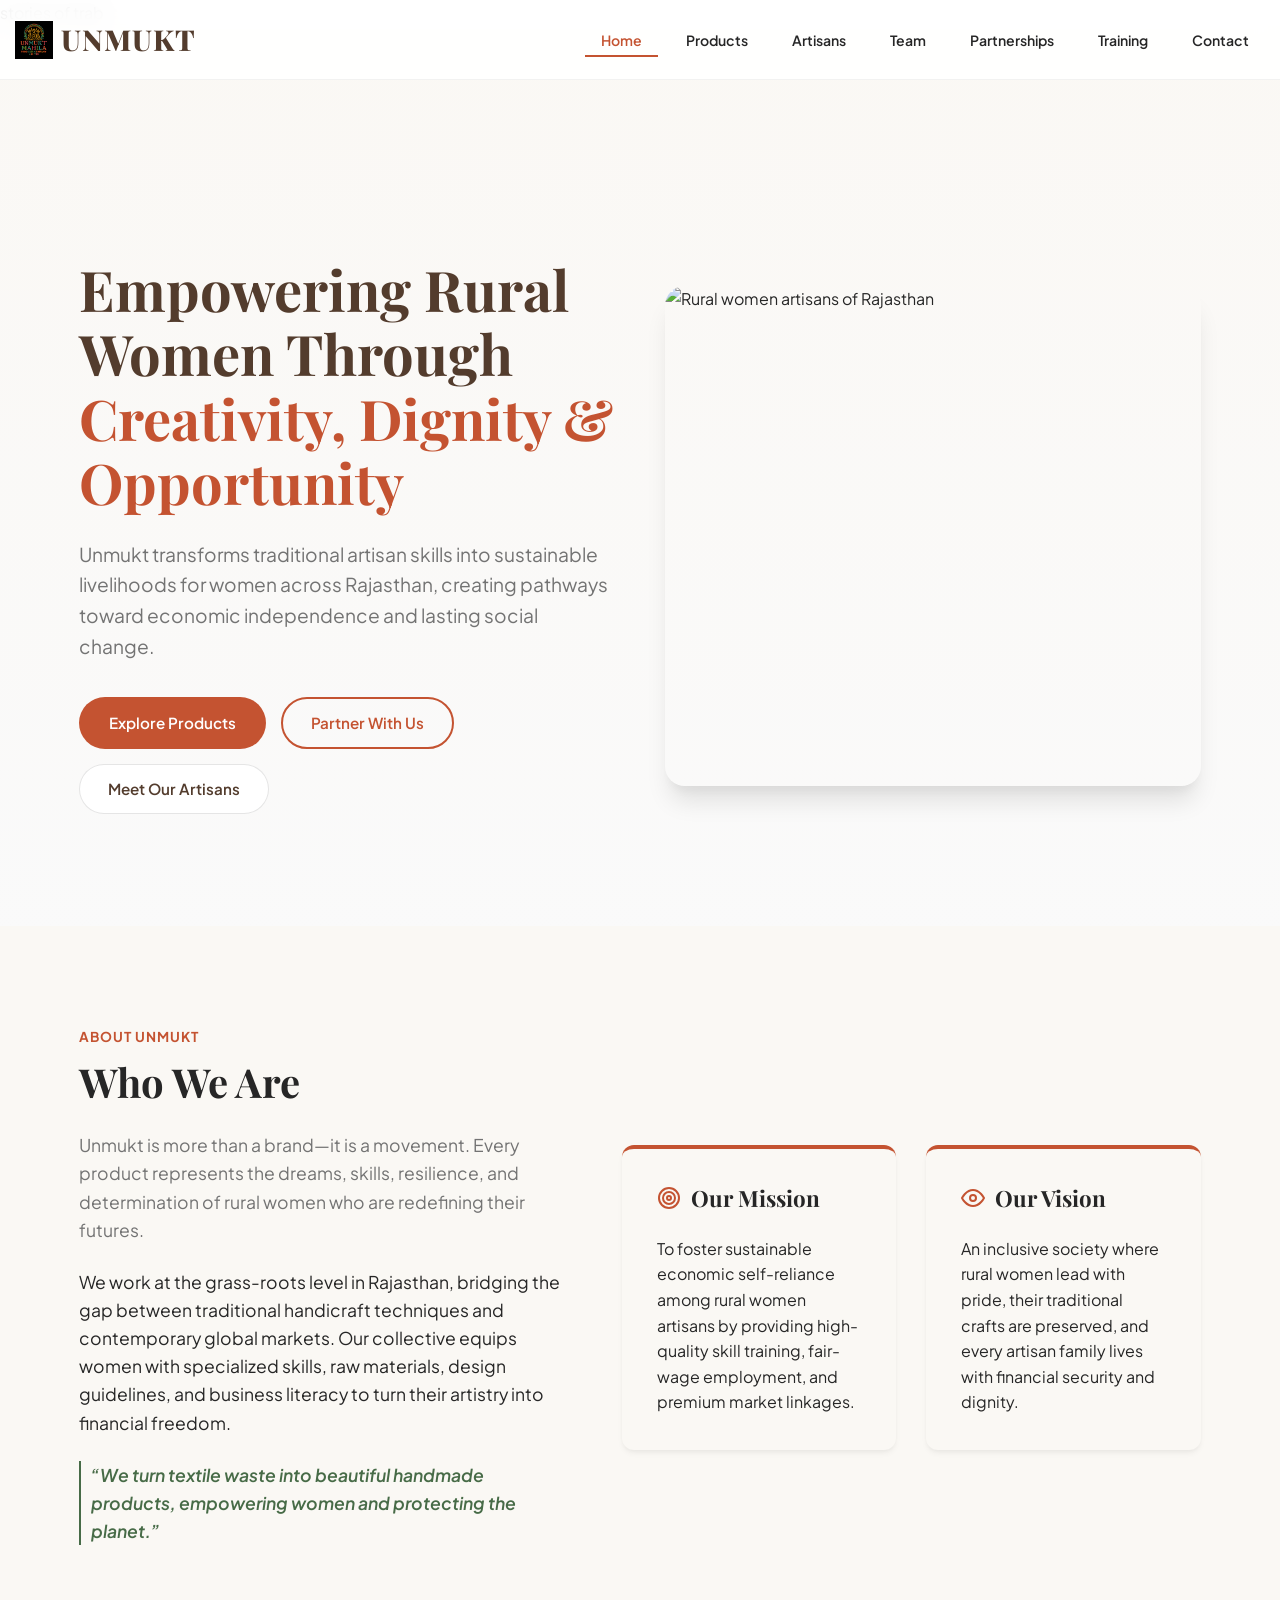
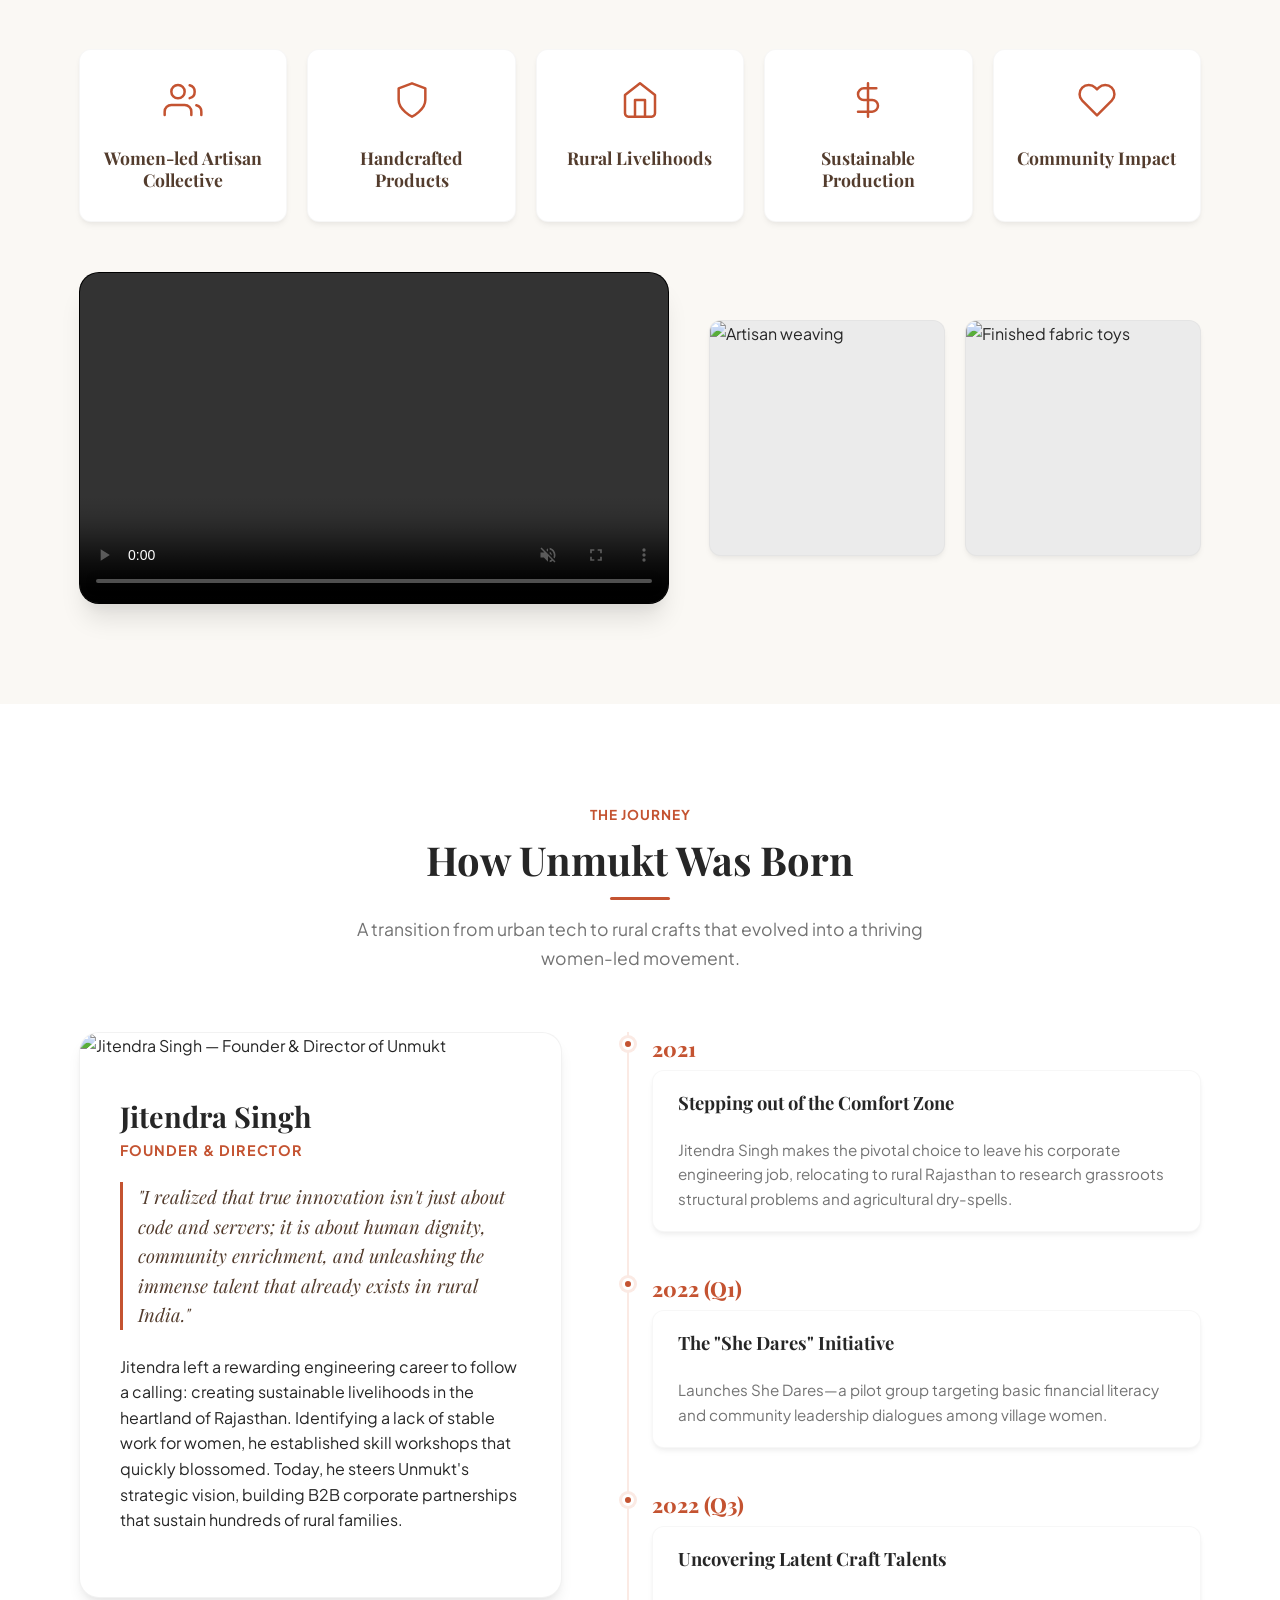
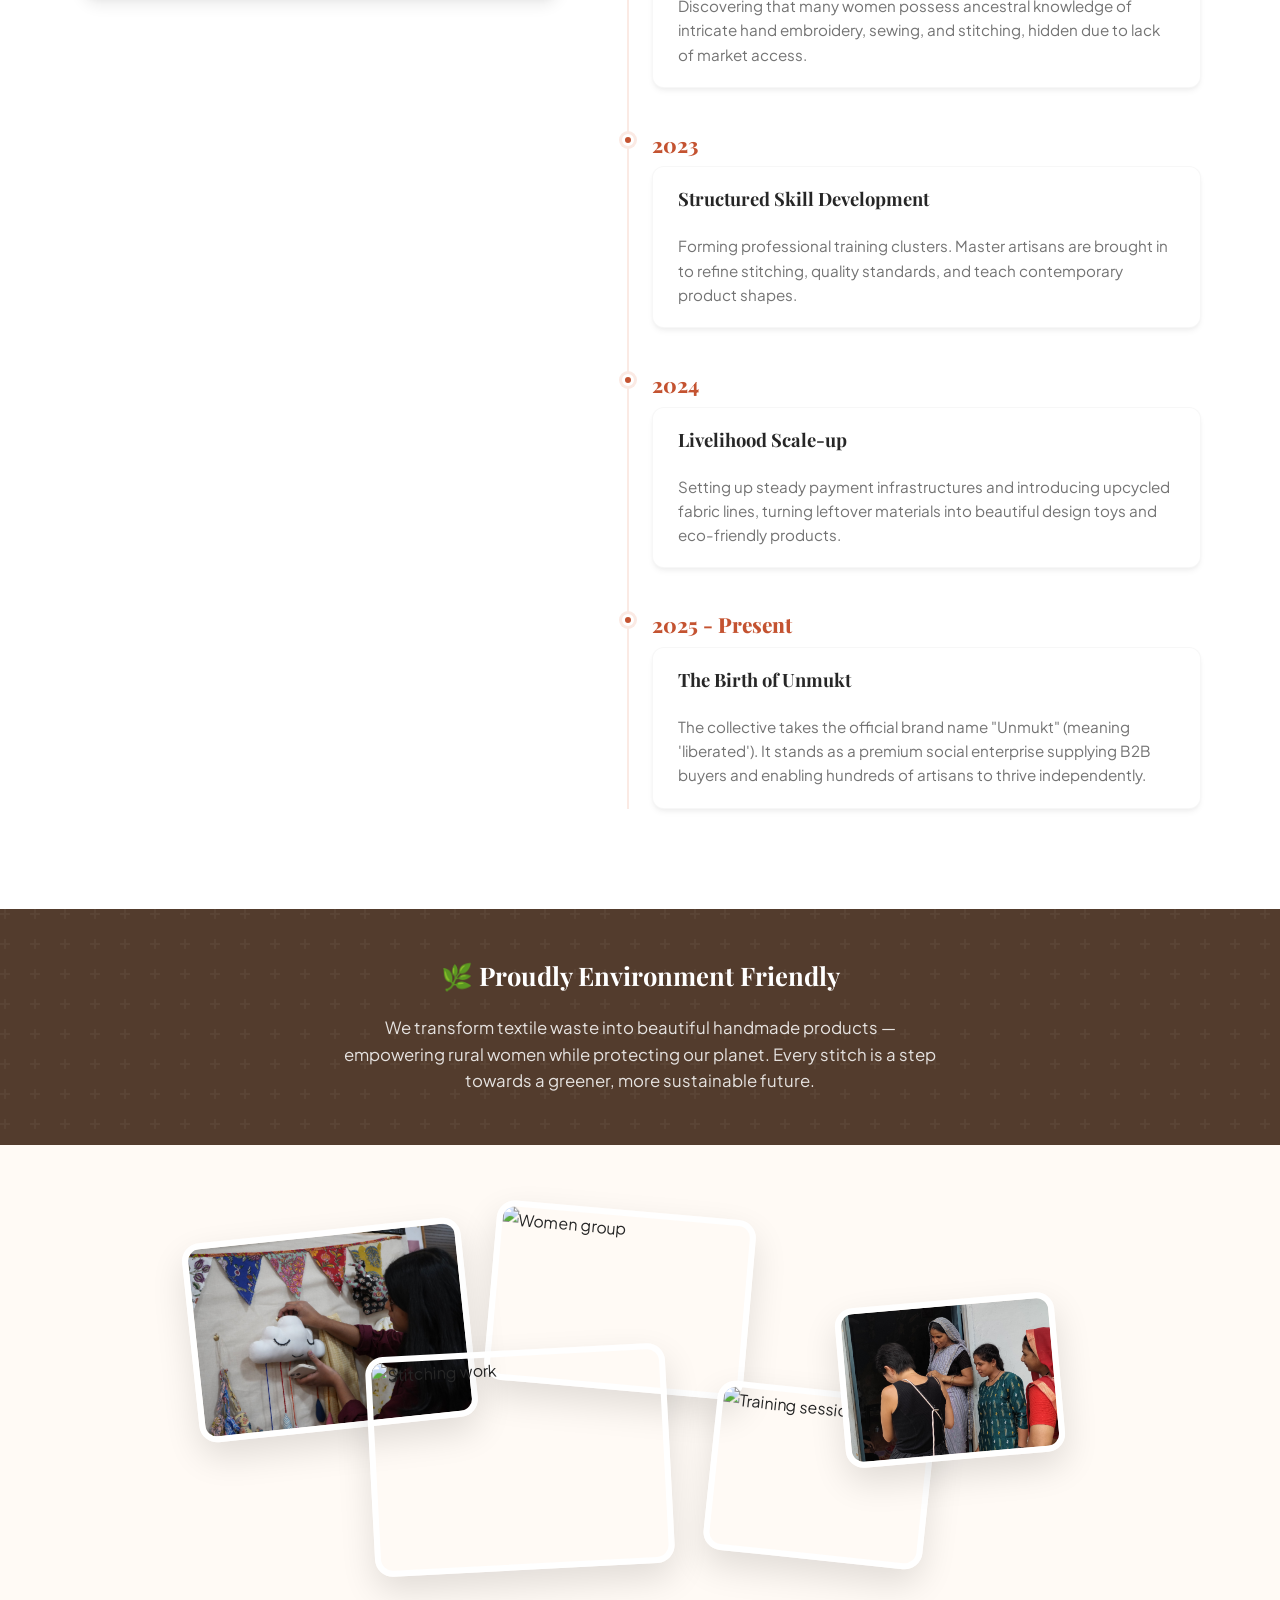
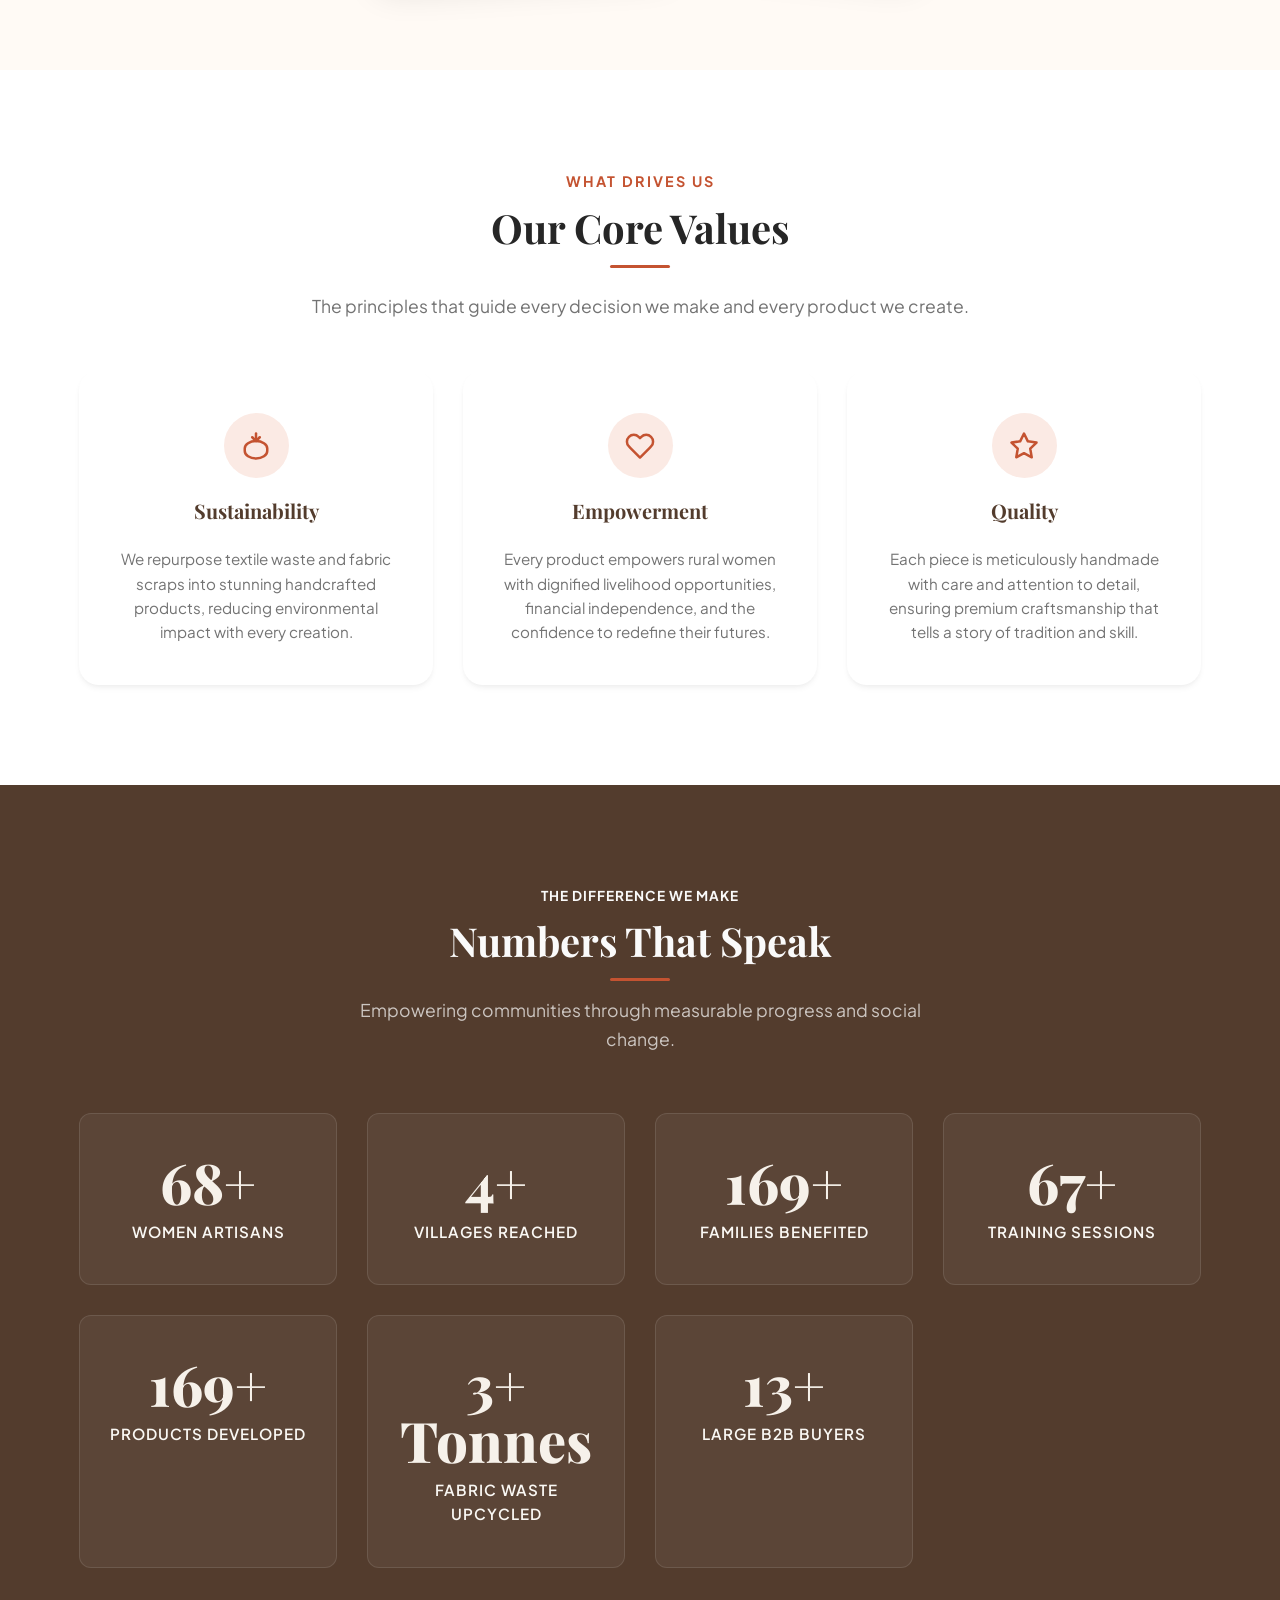
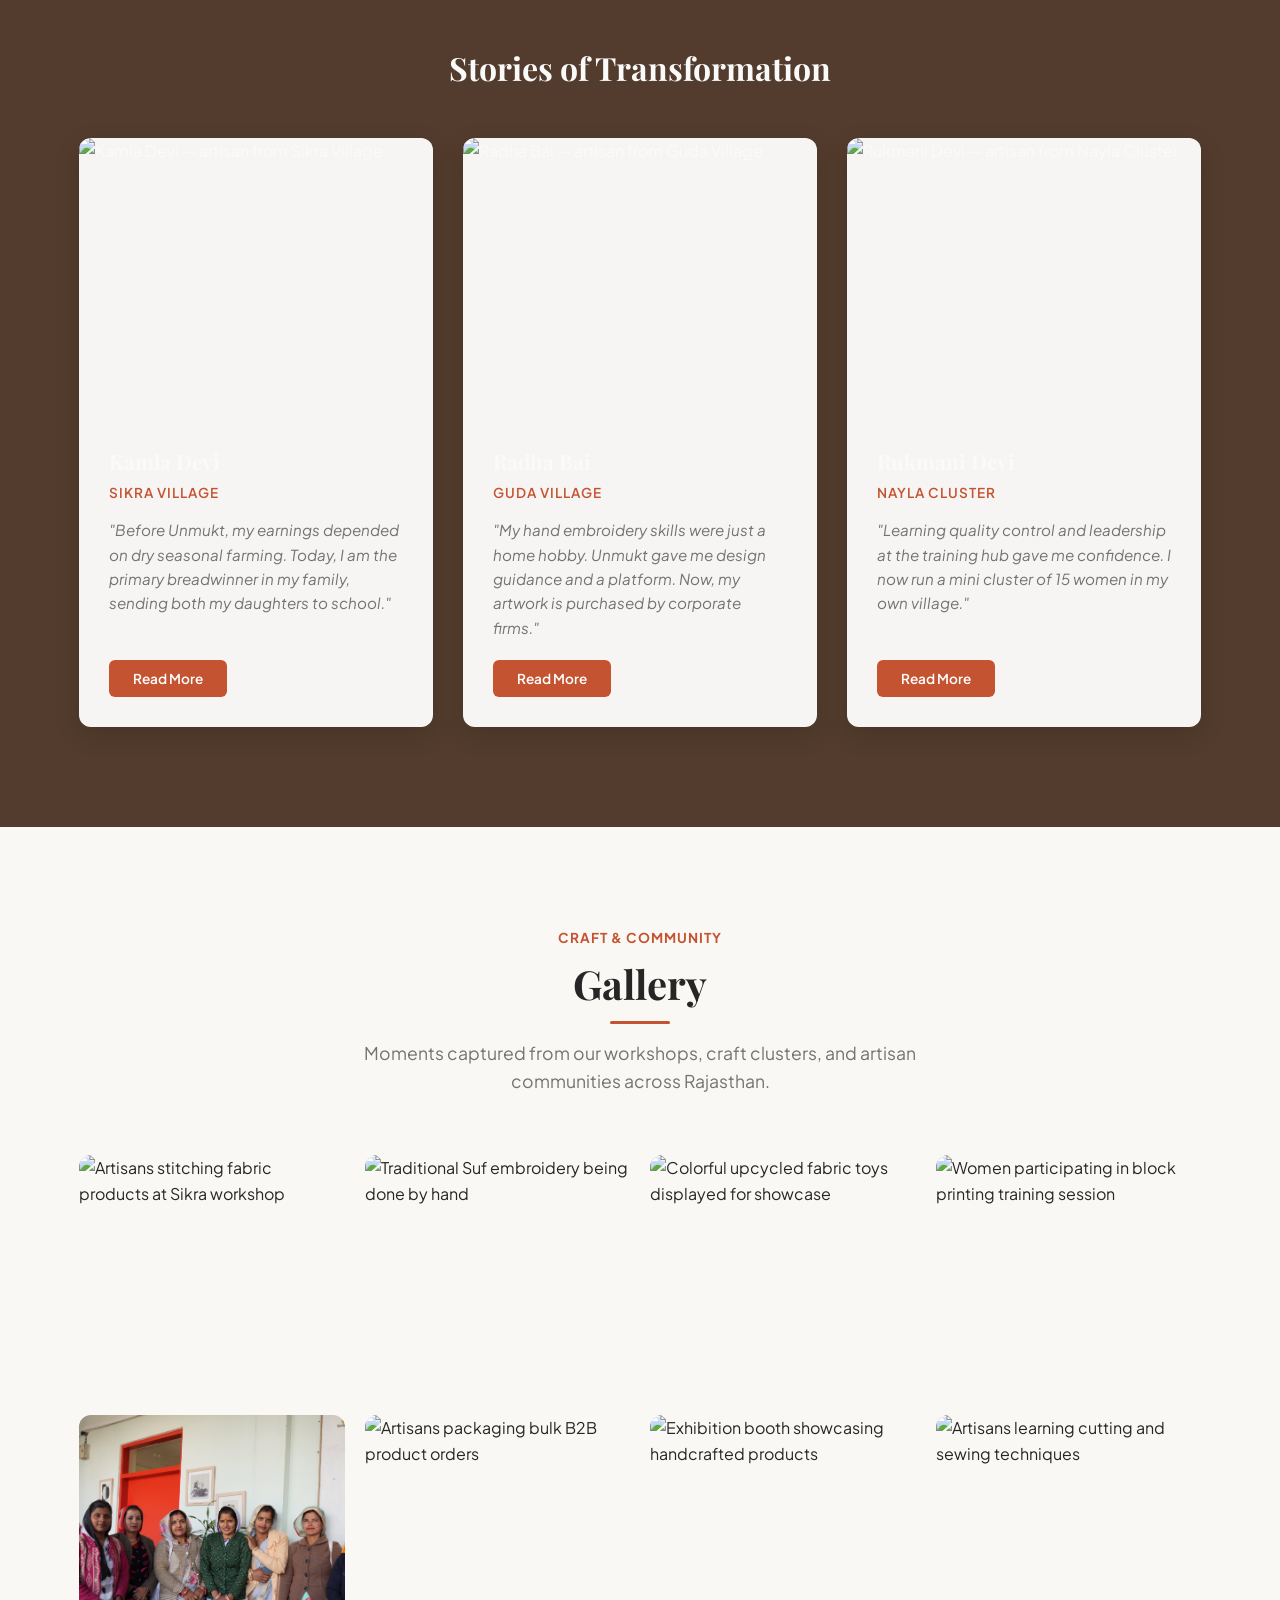
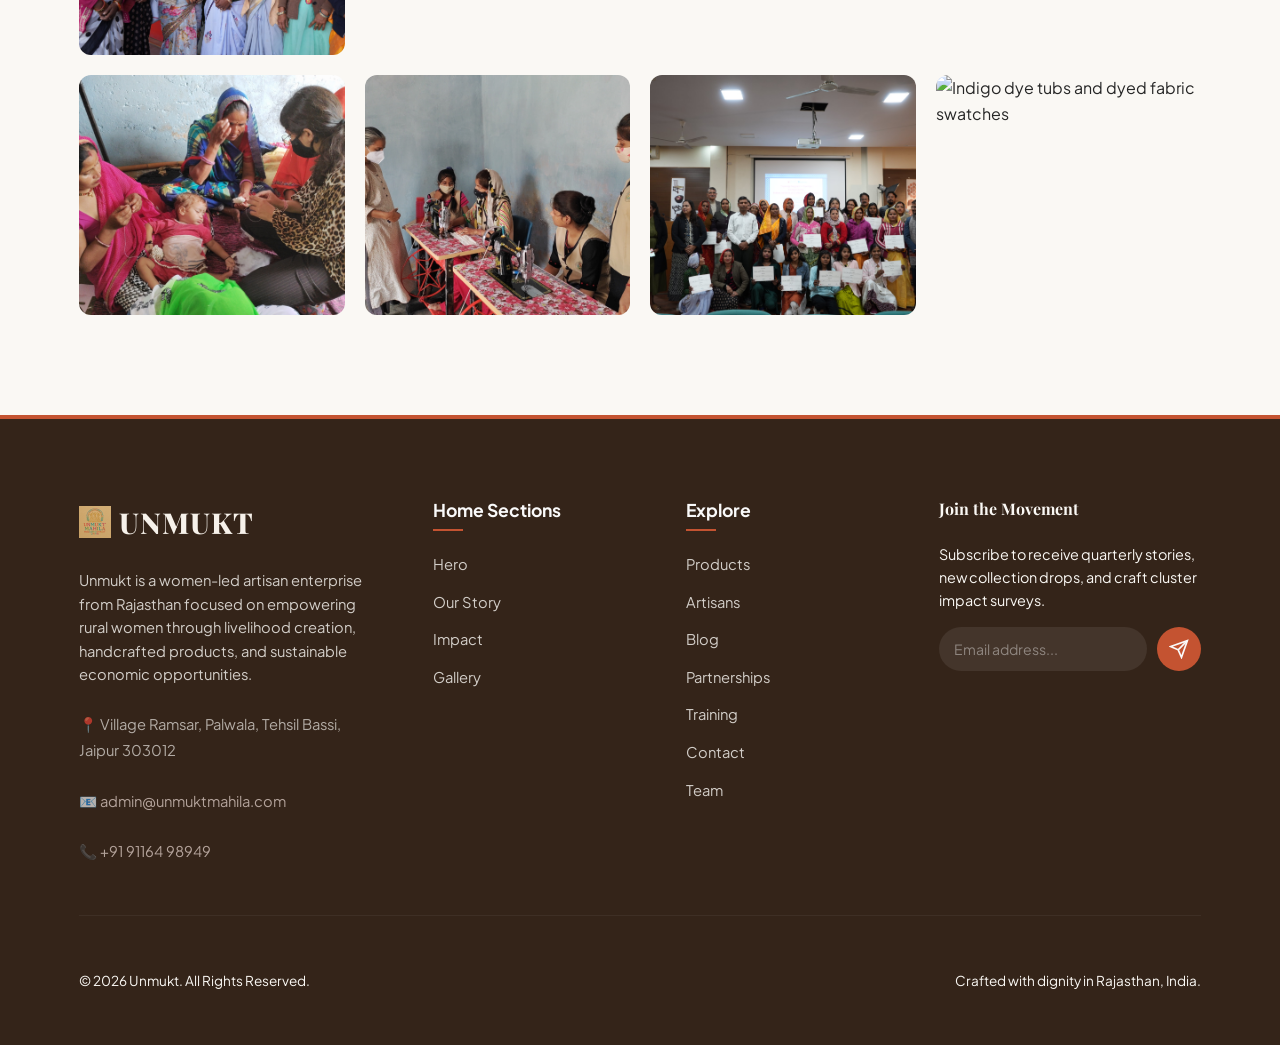
==== commit 342587a0: "Refactor hero image section in index.html Updated the hero image container and modified the img tag " ====
--- a/index.html
+++ b/index.html
@@ -68,8 +68,14 @@
           <a href="artisans.html" class="btn btn-white" style="border: 1px solid rgba(0,0,0,0.1);" aria-label="Meet Our Artisans section">Meet Our Artisans</a>
         </div>
       </div>
-      <div class="hero-image-container reveal" style="transition-delay: 0.15s;">
-        <img src="./assets/Unmukt group images/Copy of DSC_0452.JPG" alt="Rural women artisans of Rajasthan" class="hero-img" style="width: 100%; height: 500px; object-fit: cover; border-radius: var(--radius-lg); box-shadow: var(--shadow-lg);">
+      <div class="hero-image-container" style="transition-delay: 0.15s;">
+      <!-- Replace your <img> tag with this -->
+<img 
+  src="./assets/Unmukt group images/Copy of DSC_0452.JPG" 
+  alt="Rural women artisans of Rajasthan" 
+  class="hero-img"
+>
+        <!-- <img src="./assets/Unmukt group images/Copy of DSC_0452.JPG" alt="Rural women artisans of Rajasthan" class="hero-img" style="width: 100%; height: 500px; object-fit: cover; border-radius: var(--radius-lg); box-shadow: var(--shadow-lg);"> -->
       </div>
     </div>
   </section>
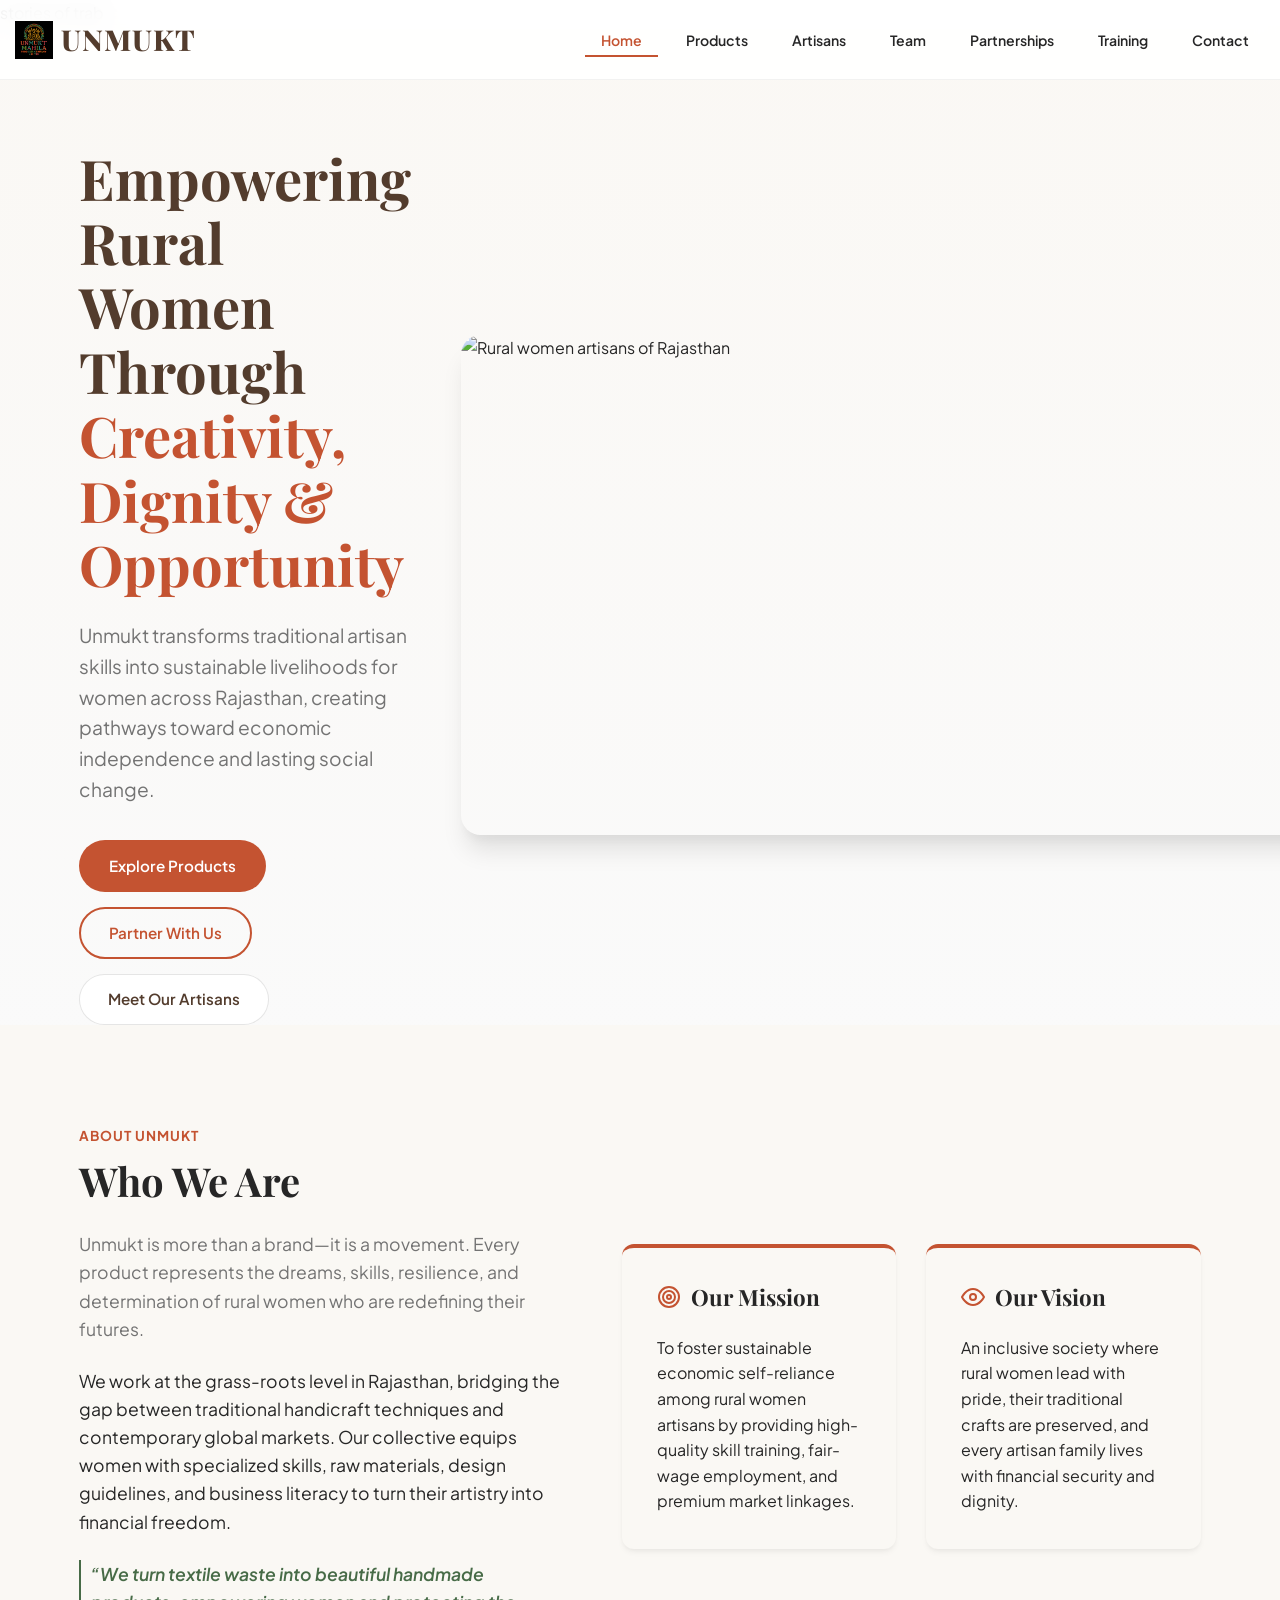
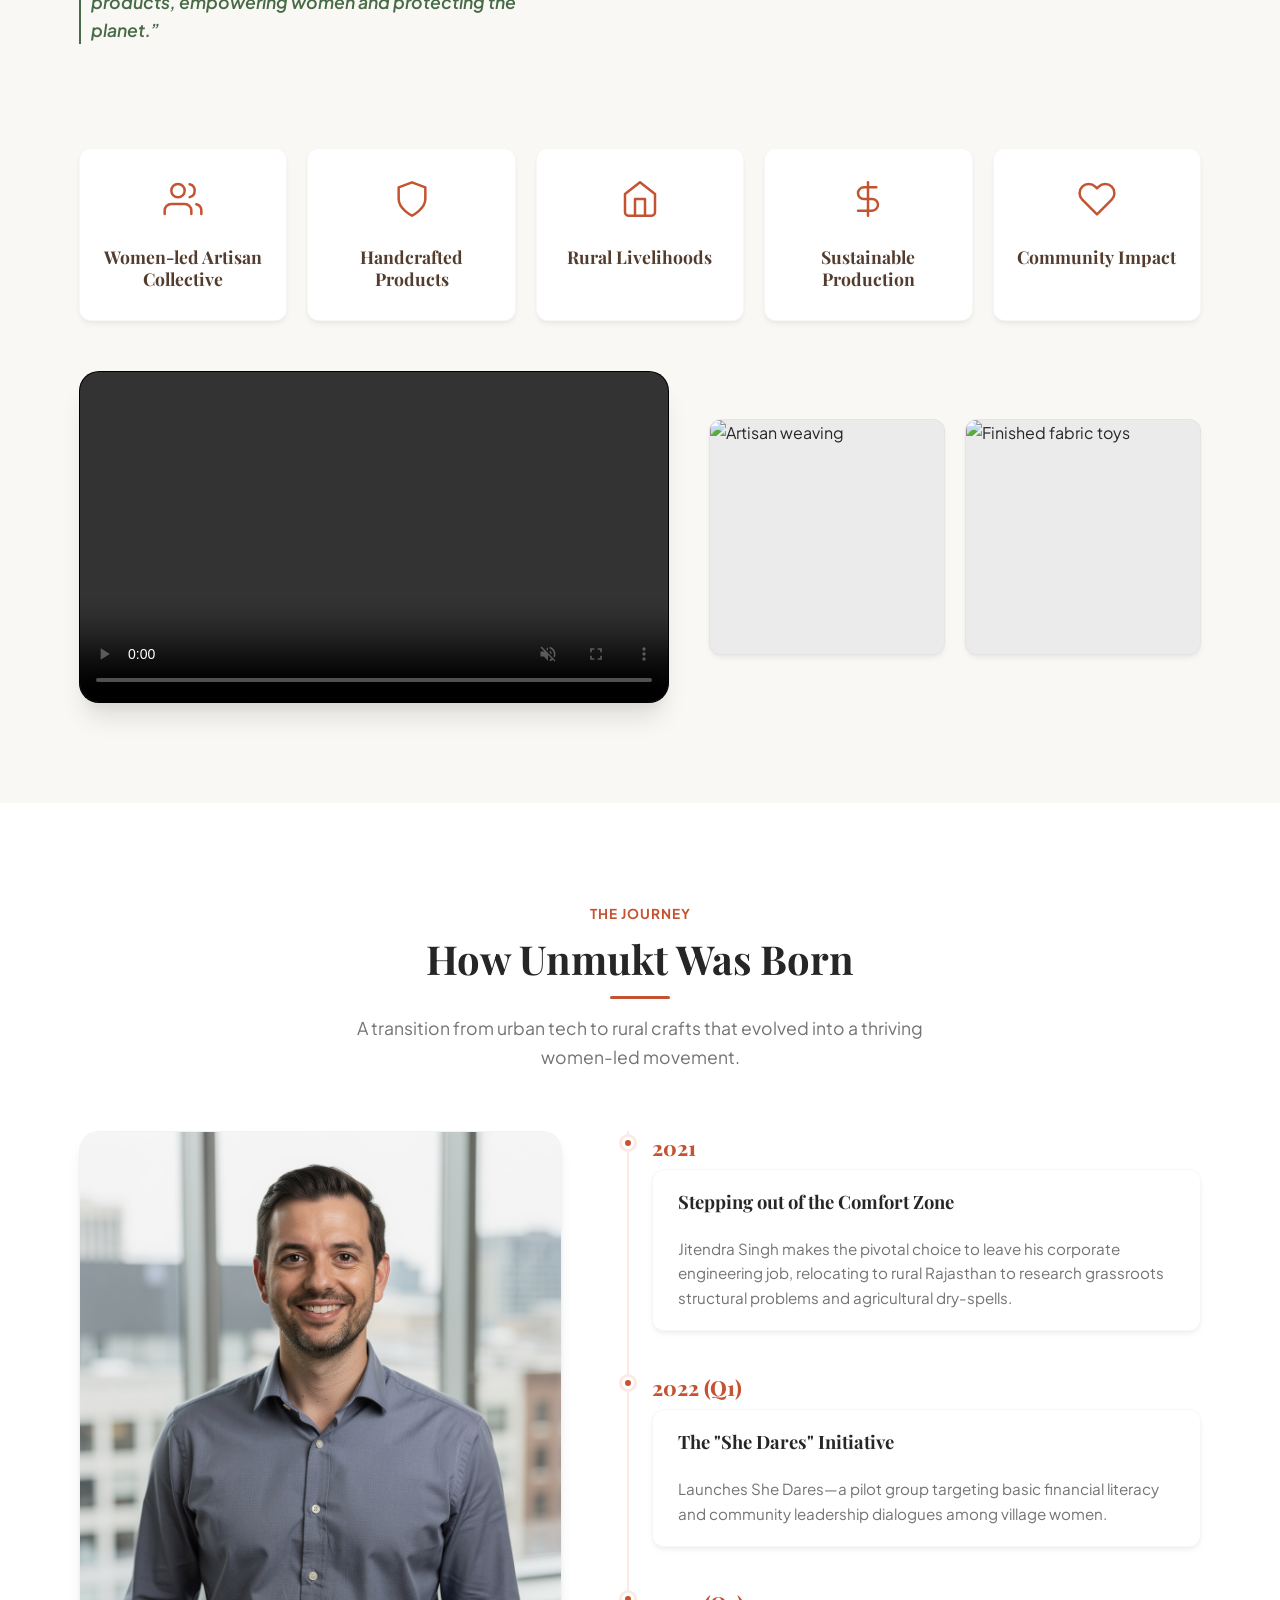
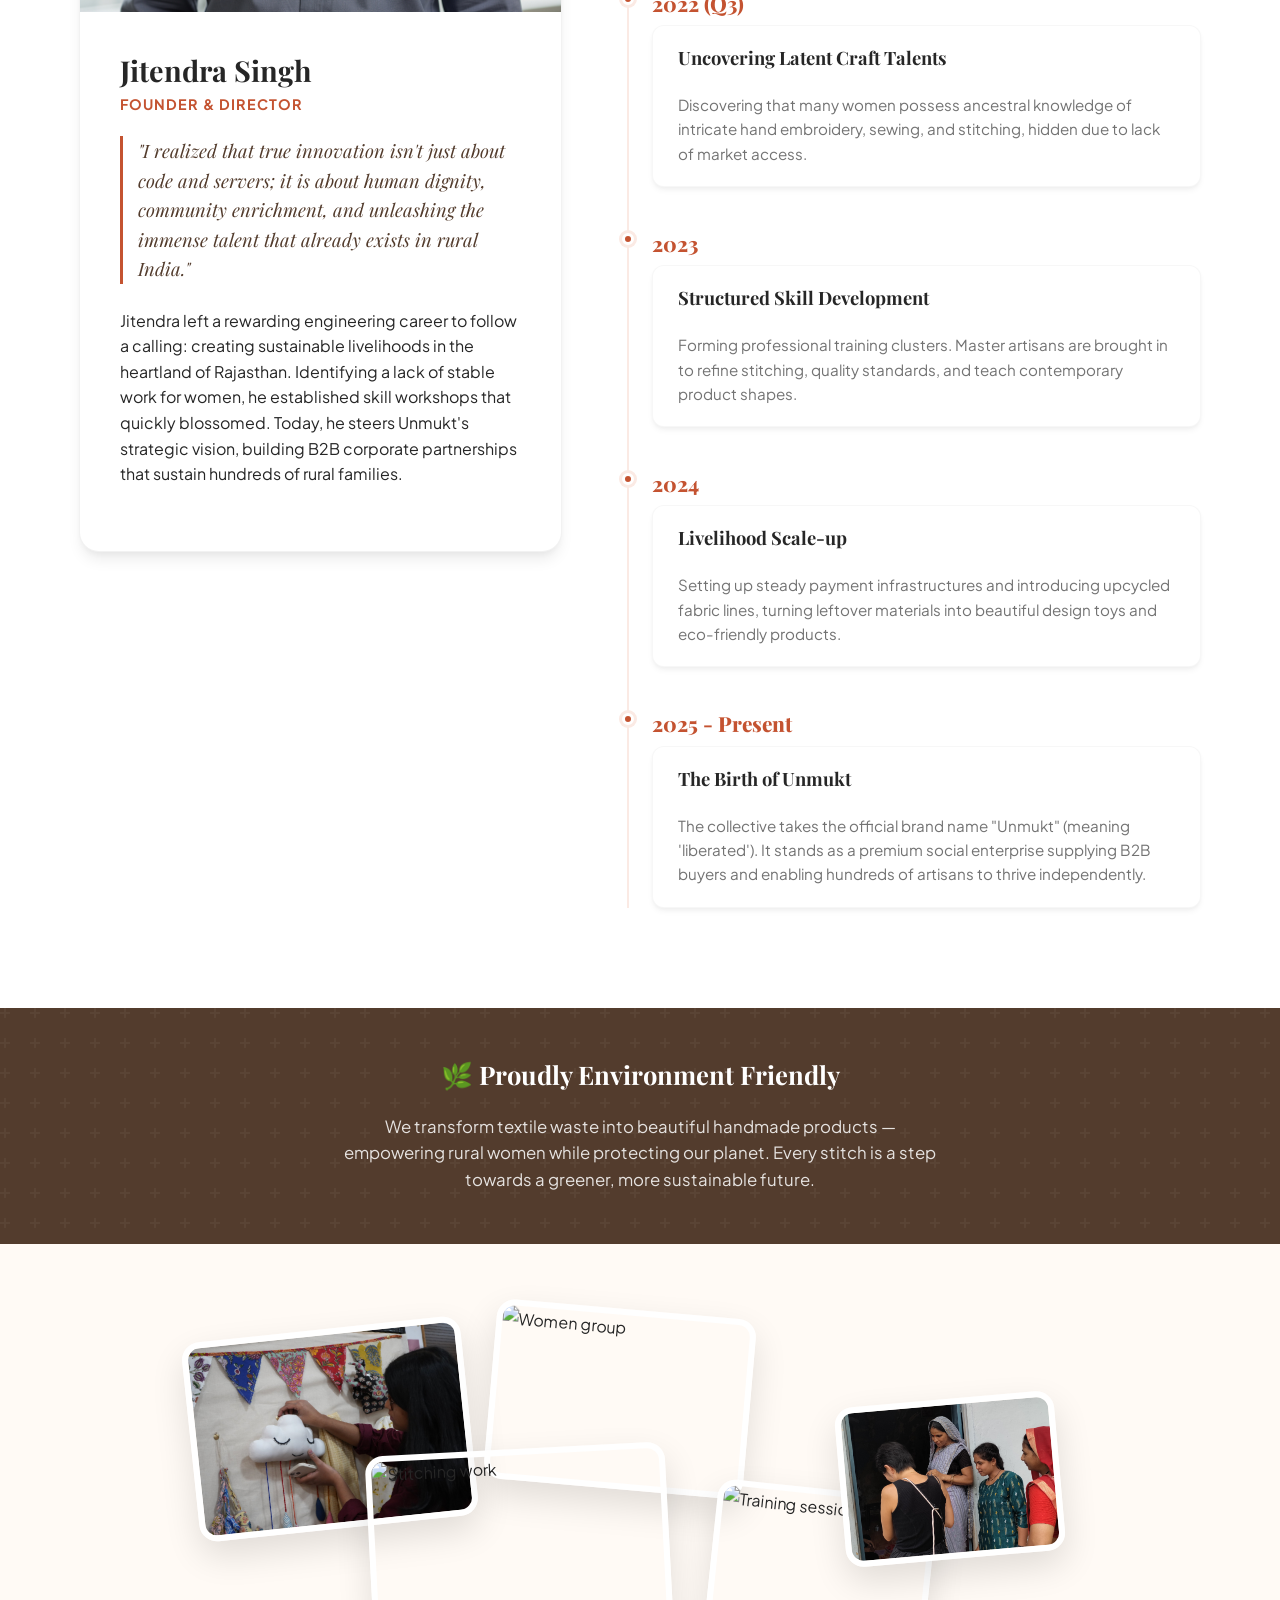
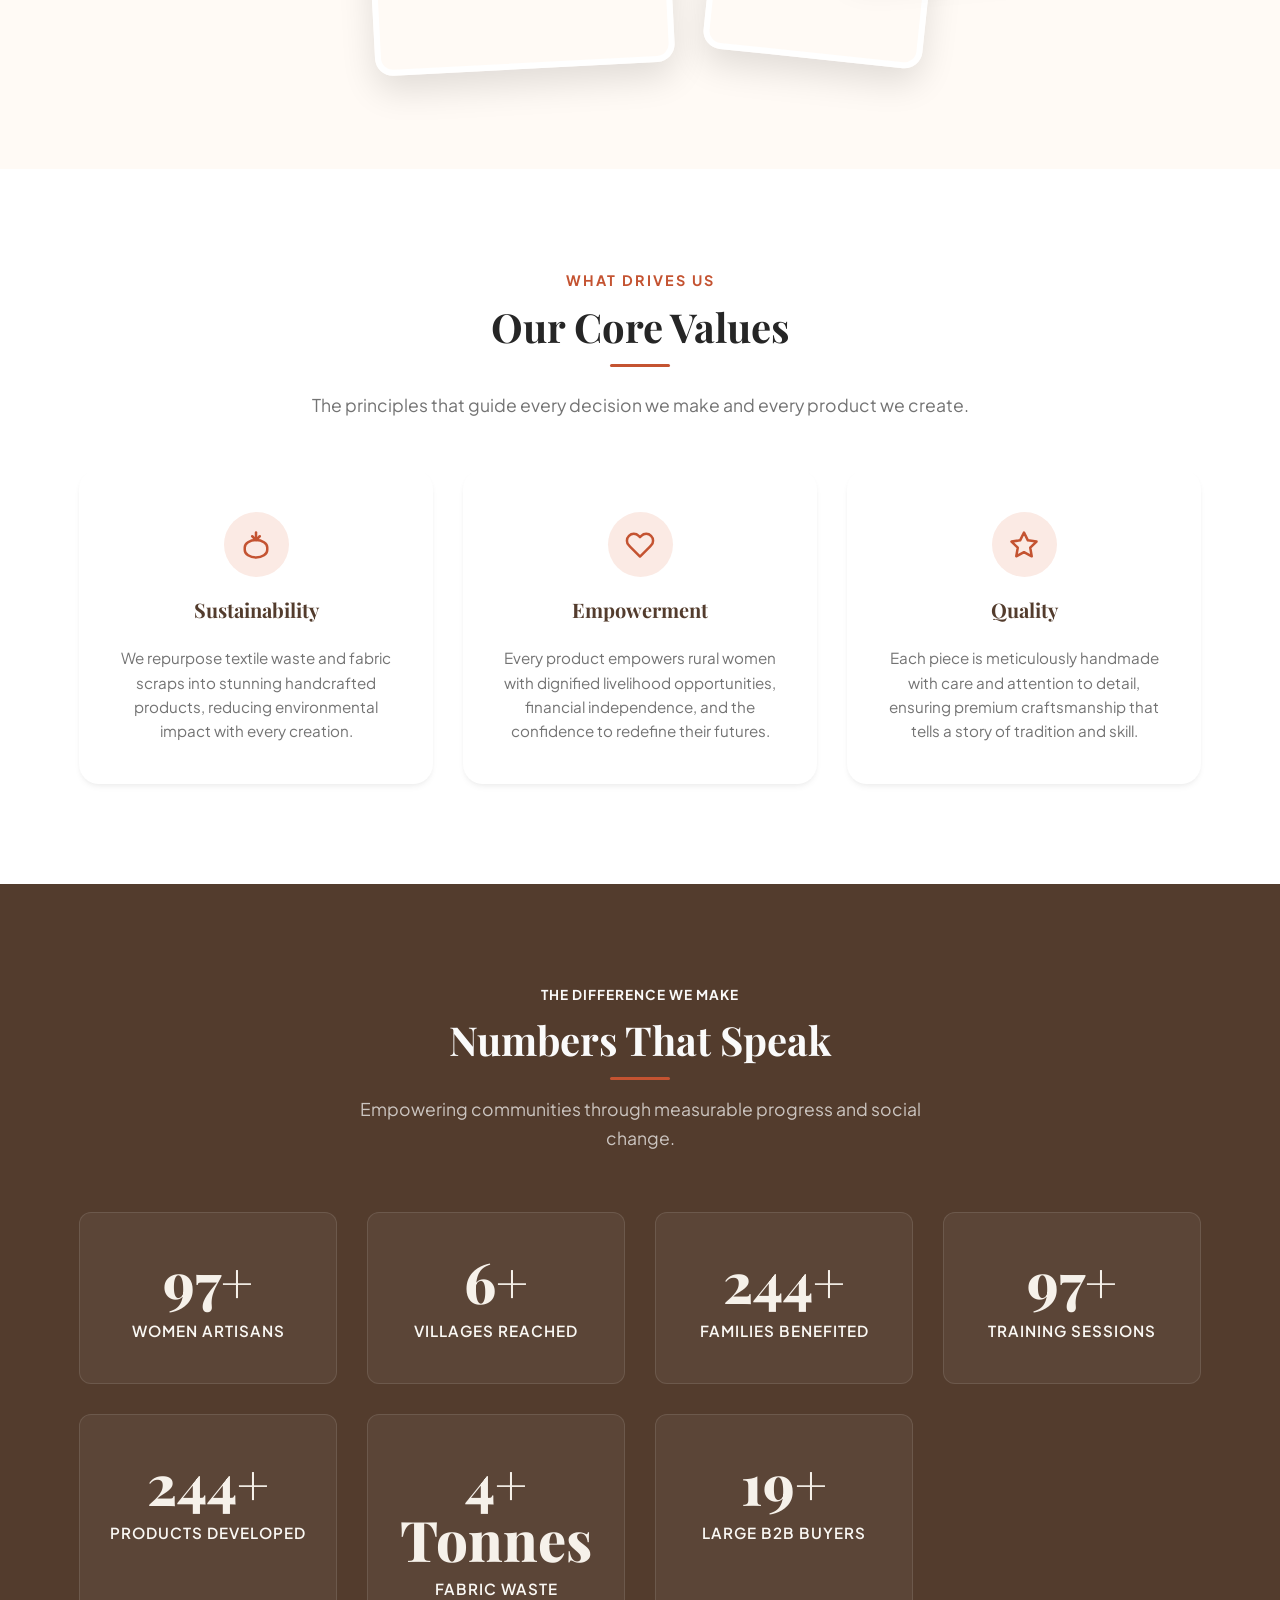
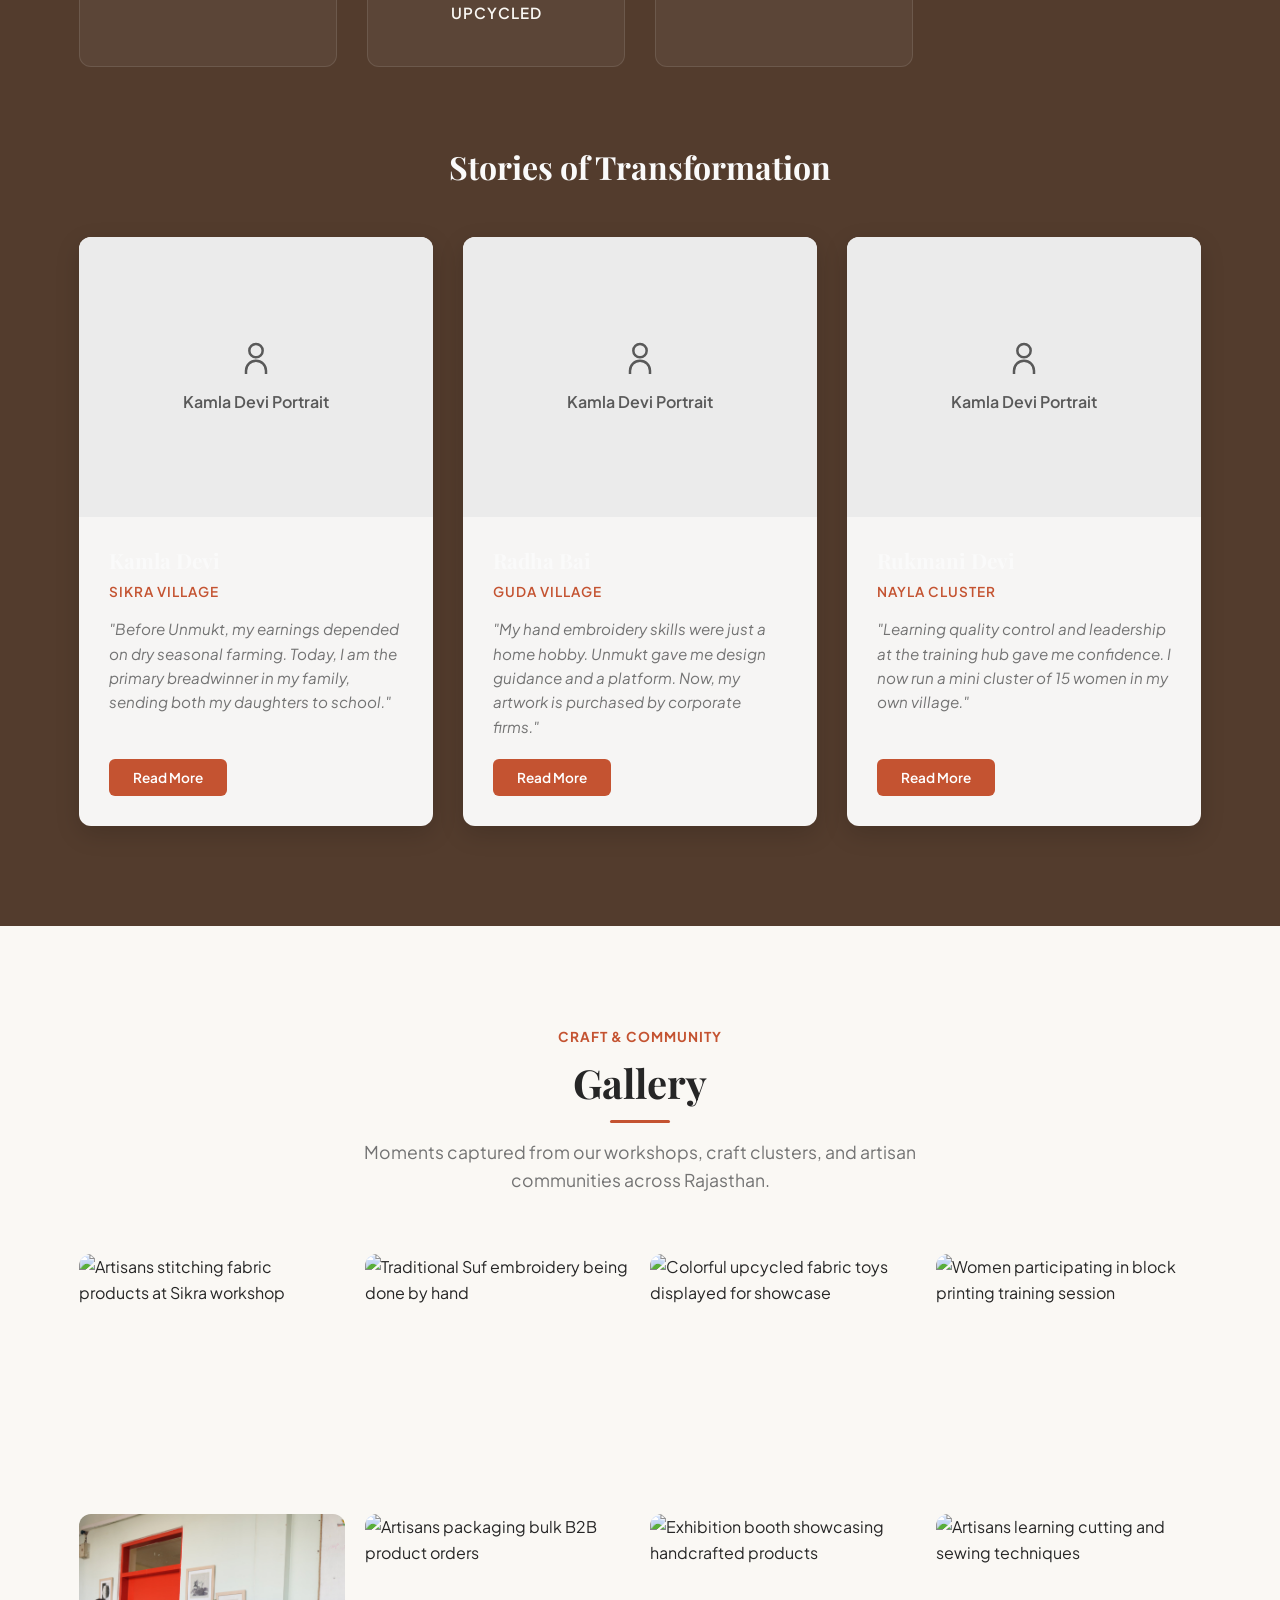
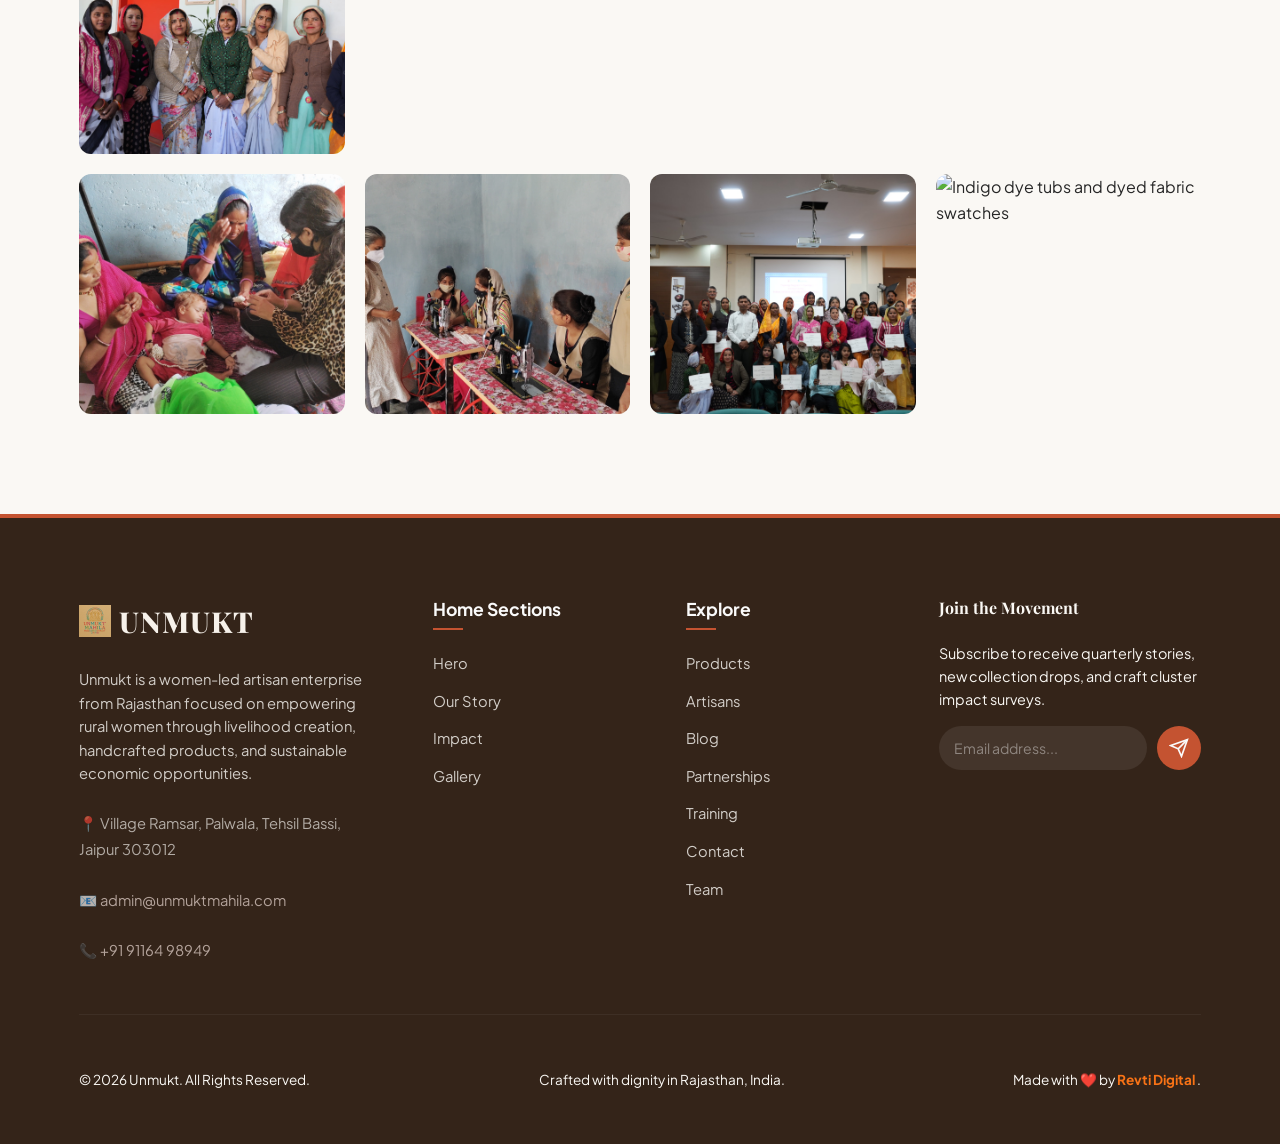
==== commit 291a70f8: "Update image handling and add footer credit Replaced image elements with placeholders for better loa" ====
--- a/index.html
+++ b/index.html
@@ -181,7 +181,7 @@
       <div class="story-layout">
         <!-- Founder Column -->
         <div class="founder-card reveal">
-          <img src="images/story/founder-jitendra.jpg"
+          <img src="./assets/founder_image.jpg"
                alt="Jitendra Singh — Founder &amp; Director of Unmukt"
                class="section-img">
           <div class="founder-info">
@@ -385,9 +385,13 @@
 
         <!-- Story 1 -->
         <article class="story-card" style="display: flex; flex-direction: column; background: rgba(255, 255, 255, 0.95); border-radius: 12px; overflow: hidden; box-shadow: 0 8px 24px rgba(0, 0, 0, 0.15); transition: transform 0.3s ease, box-shadow 0.3s ease;">
-          <img src="images/impact/kamla-devi.jpg"
-               alt="Kamla Devi — artisan from Sikra Village"
-               style="width: 100%; height: 280px; object-fit: cover; display: block;">
+        <div class="img-placeholder" style="height:280px; background-color: var(--color-placeholder-bg); display:flex; flex-direction:column; justify-content:center; align-items:center; color: var(--color-placeholder-text);">
+  <svg viewBox="0 0 24 24" fill="none" stroke="currentColor" stroke-width="1.5" style="width:40px; height:40px;">
+    <circle cx="12" cy="7" r="4"></circle>
+    <path d="M6 21v-2a6 6 0 0 1 12 0v2"></path>
+  </svg>
+  <span style="margin-top:10px; font-weight:600;">Kamla Devi Portrait</span>
+</div>
           <div class="story-body" style="padding: 30px; display: flex; flex-direction: column; justify-content: space-between; flex-grow: 1;">
             <div>
               <h3 style="margin: 0 0 8px 0; font-size: 1.3rem; color: var(--color-brown);">Kamla Devi</h3>
@@ -400,9 +404,13 @@
 
         <!-- Story 2 -->
         <article class="story-card" style="display: flex; flex-direction: column; background: rgba(255, 255, 255, 0.95); border-radius: 12px; overflow: hidden; box-shadow: 0 8px 24px rgba(0, 0, 0, 0.15); transition: transform 0.3s ease, box-shadow 0.3s ease;">
-          <img src="images/impact/radha-bai.jpg"
-               alt="Radha Bai — artisan from Guda Village"
-               style="width: 100%; height: 280px; object-fit: cover; display: block;">
+          <div class="img-placeholder" style="height:280px; background-color: var(--color-placeholder-bg); display:flex; flex-direction:column; justify-content:center; align-items:center; color: var(--color-placeholder-text);">
+  <svg viewBox="0 0 24 24" fill="none" stroke="currentColor" stroke-width="1.5" style="width:40px; height:40px;">
+    <circle cx="12" cy="7" r="4"></circle>
+    <path d="M6 21v-2a6 6 0 0 1 12 0v2"></path>
+  </svg>
+  <span style="margin-top:10px; font-weight:600;">Kamla Devi Portrait</span>
+</div>
           <div class="story-body" style="padding: 30px; display: flex; flex-direction: column; justify-content: space-between; flex-grow: 1;">
             <div>
               <h3 style="margin: 0 0 8px 0; font-size: 1.3rem; color: var(--color-brown);">Radha Bai</h3>
@@ -415,9 +423,13 @@
 
         <!-- Story 3 -->
         <article class="story-card" style="display: flex; flex-direction: column; background: rgba(255, 255, 255, 0.95); border-radius: 12px; overflow: hidden; box-shadow: 0 8px 24px rgba(0, 0, 0, 0.15); transition: transform 0.3s ease, box-shadow 0.3s ease;">
-          <img src="images/impact/rukmani-devi.jpg"
-               alt="Rukmani Devi — artisan from Nayla Cluster"
-               style="width: 100%; height: 280px; object-fit: cover; display: block;">
+      <div class="img-placeholder" style="height:280px; background-color: var(--color-placeholder-bg); display:flex; flex-direction:column; justify-content:center; align-items:center; color: var(--color-placeholder-text);">
+  <svg viewBox="0 0 24 24" fill="none" stroke="currentColor" stroke-width="1.5" style="width:40px; height:40px;">
+    <circle cx="12" cy="7" r="4"></circle>
+    <path d="M6 21v-2a6 6 0 0 1 12 0v2"></path>
+  </svg>
+  <span style="margin-top:10px; font-weight:600;">Kamla Devi Portrait</span>
+</div>
           <div class="story-body" style="padding: 30px; display: flex; flex-direction: column; justify-content: space-between; flex-grow: 1;">
             <div>
               <h3 style="margin: 0 0 8px 0; font-size: 1.3rem; color: var(--color-brown);">Rukmani Devi</h3>
@@ -583,6 +595,15 @@
       <div class="footer-bottom">
         <p>&copy; 2026 Unmukt. All Rights Reserved.</p>
         <p>Crafted with dignity in Rajasthan, India.</p>
+   <p>
+  Made with ❤️ by
+  <a href="https://revtidigital.com"
+     target="_blank"
+     rel="noopener noreferrer"
+     style="color: #f97316; font-weight: 700; text-decoration: none;">
+    Revti Digital
+  </a>.
+</p>
       </div>
     </div>
   </footer>
--- a/style.css
+++ b/style.css
@@ -513,7 +513,7 @@
 }
 
 .hero-image-container .placeholder-image {
-  height: 500px;
+  height: 300px;
   border-radius: var(--radius-lg);
   box-shadow: var(--shadow-lg);
 }
@@ -538,7 +538,24 @@
   }
 
   .hero-image-container .placeholder-image {
-    height: 350px;
+    height: 250px;
+  }
+}
+
+
+/* Add this to your stylesheet */
+.hero-img {
+  width: 100%;
+  aspect-ratio: 16 / 9;
+  object-fit: cover;
+  border-radius: var(--radius-lg);
+  box-shadow: var(--shadow-lg);
+}
+
+/* Optional: adjust aspect ratio on mobile if needed */
+@media (max-width: 640px) {
+  .hero-img {
+    aspect-ratio: 4 / 3; /* Taller on mobile = better use of space */
   }
 }
 
@@ -2779,11 +2796,38 @@
 }
 
 .mini-collage{
-  position: relative;
-  height: 420px;
-  max-width: 900px;
-  margin: auto;
-}
+   position: relative; 
+   height: 420px; 
+   max-width: 900px; 
+   margin: auto; 
+  }
+  
+
+
+/* 
+.mini-collage{
+   position: relative; 
+   height: 420px; 
+   /* Desktop 
+   max-width: 900px; 
+   margin: auto; 
+  }
+  
+  @media (max-width: 991px) {
+     .mini-collage { height: 350px; } /* Tablet  
+    } 
+    
+  @media (max-width: 768px) { 
+    .mini-collage { height: 280px; } /* iPad *
+  } 
+  
+  @media (max-width: 640px) { 
+    .mini-collage { height: 220px; } /* Mobile 
+  }
+  
+  @media (max-width: 480px) { 
+    .mini-collage { height: 180px; } /* Small phone 
+  } */
 
 .story-card {
   display: flex;
